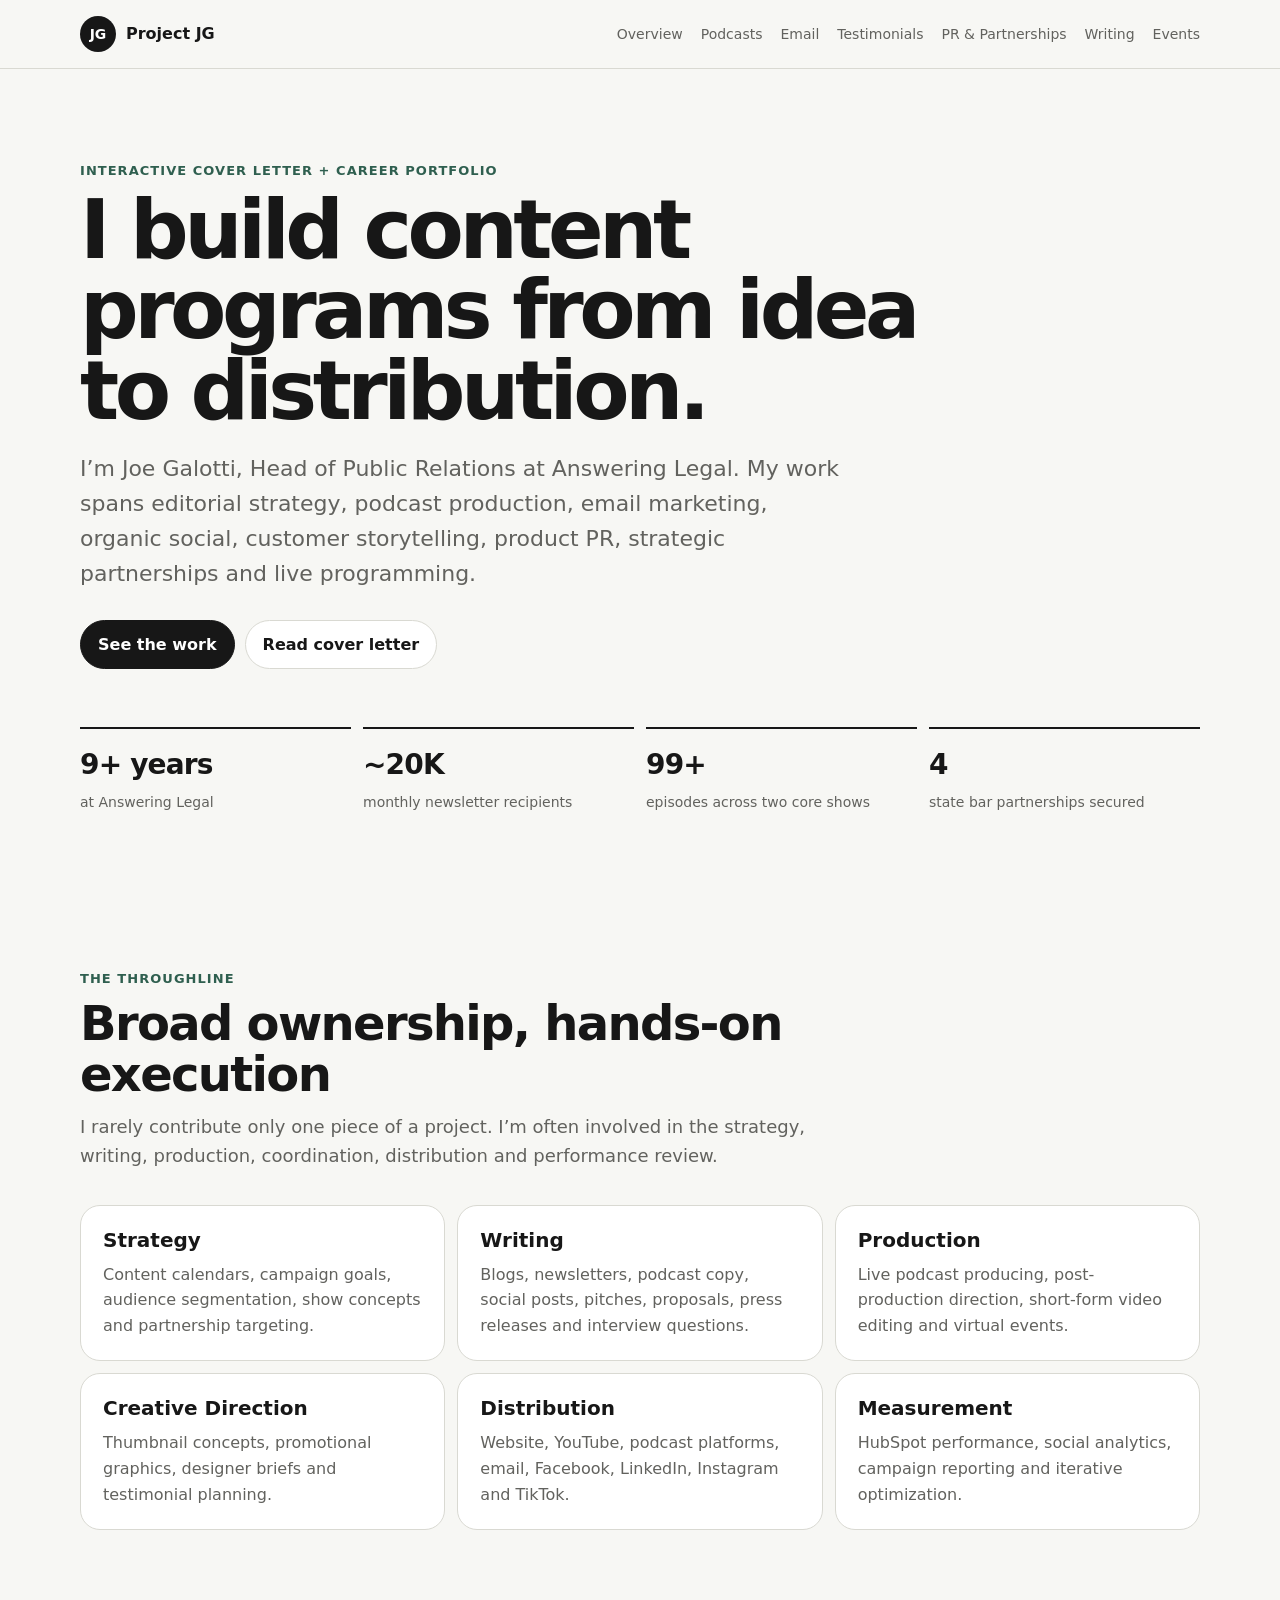
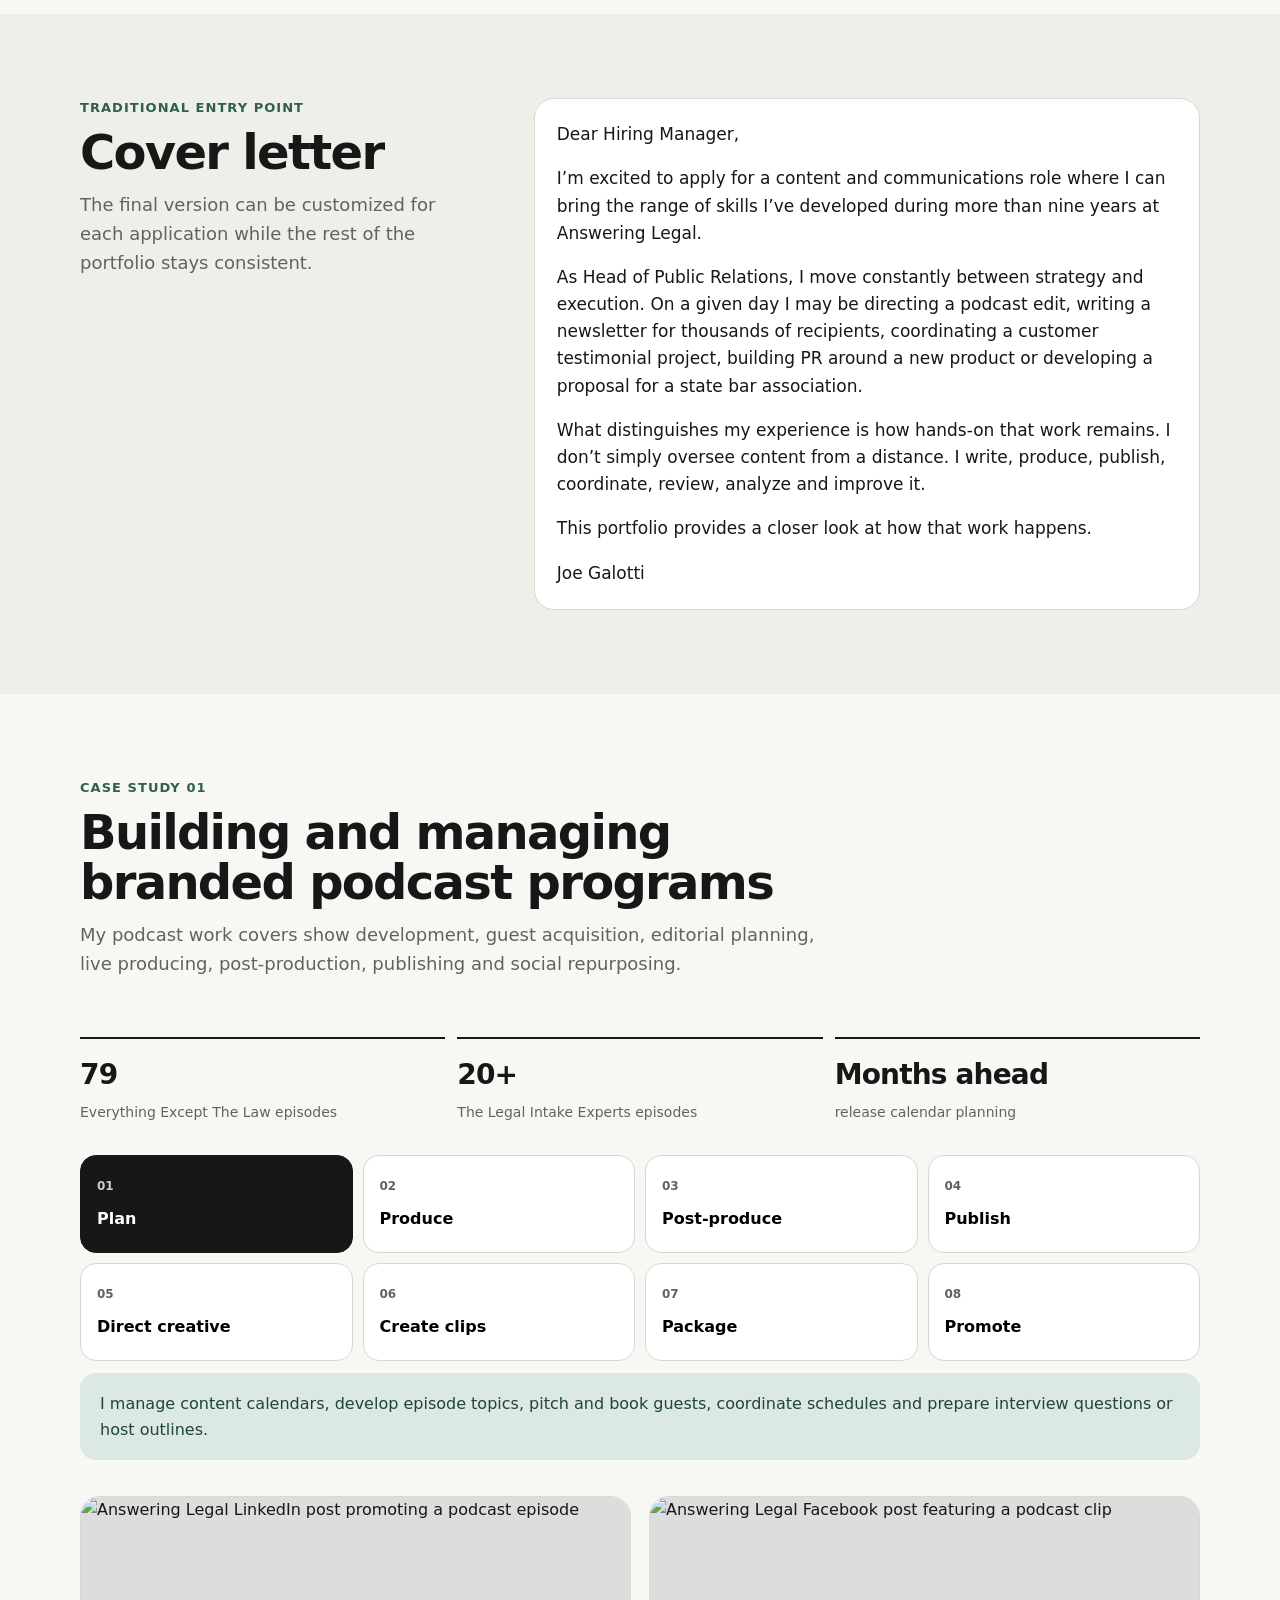
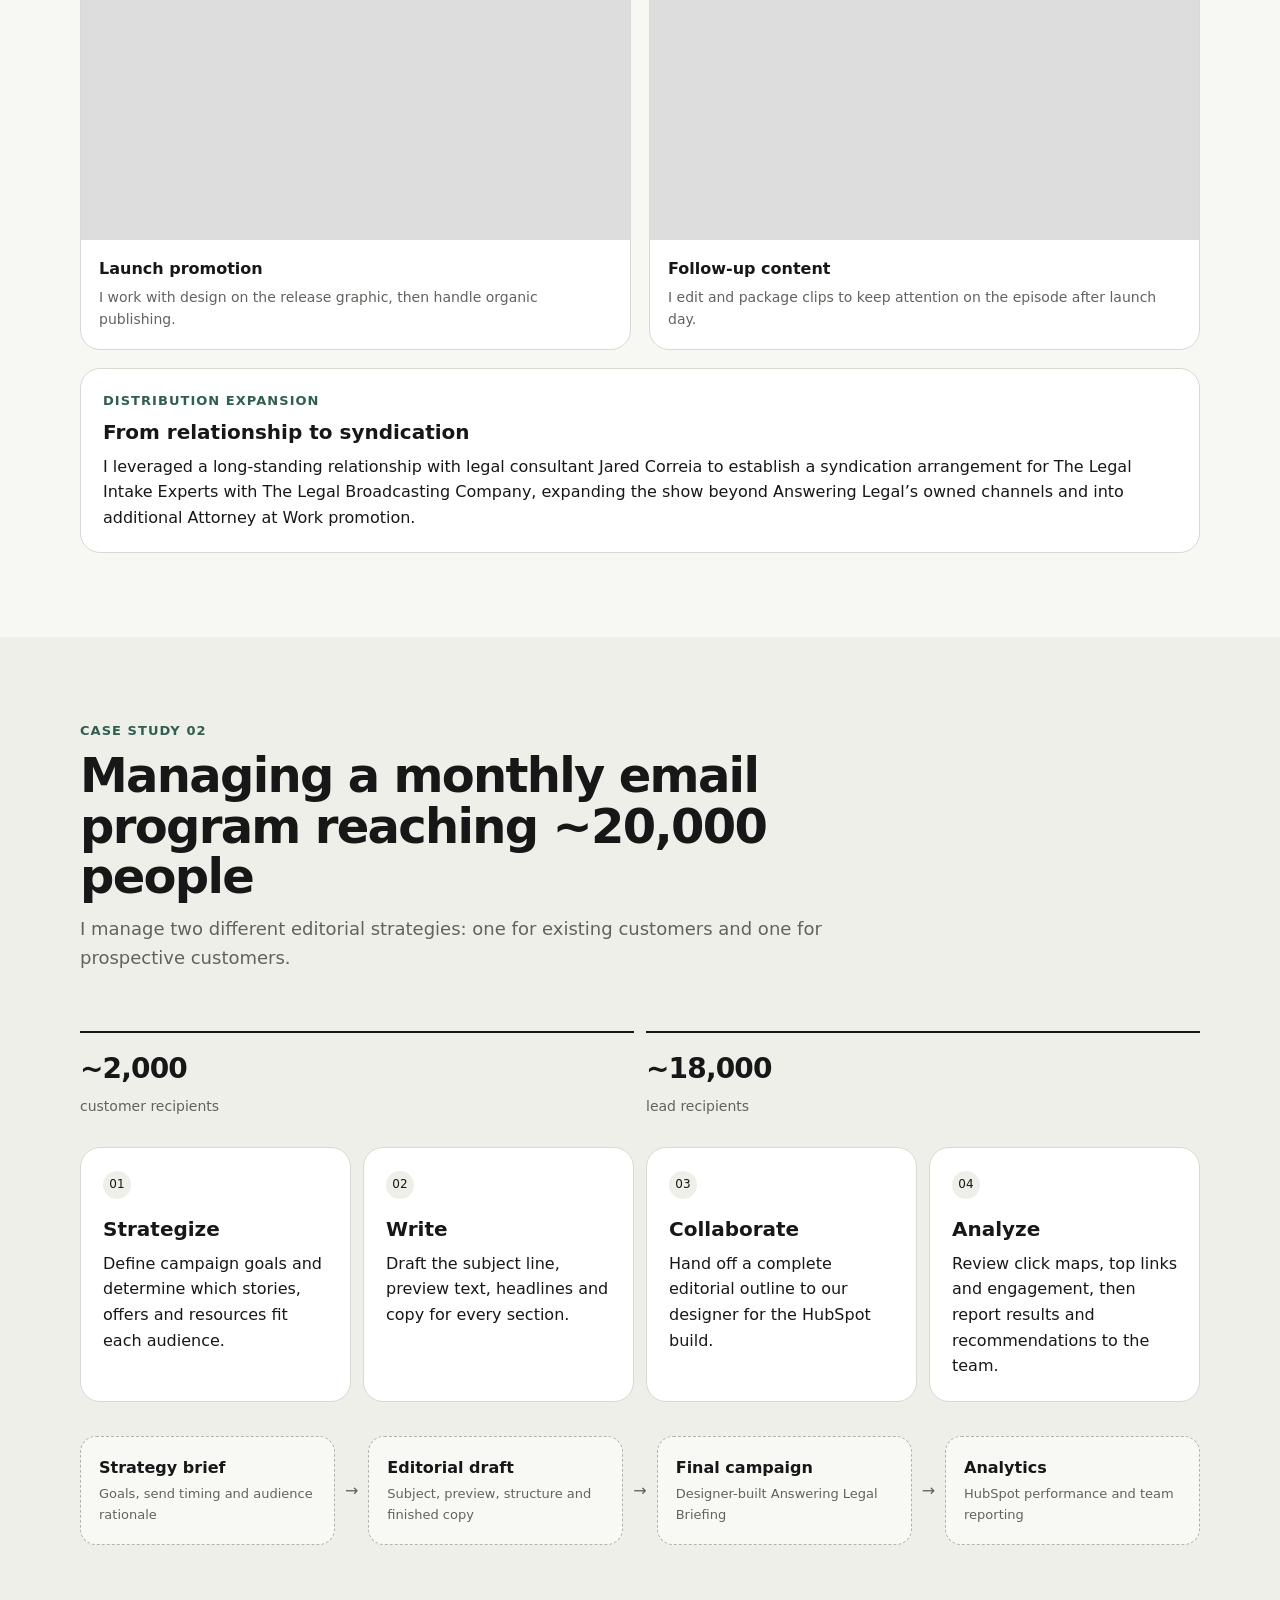
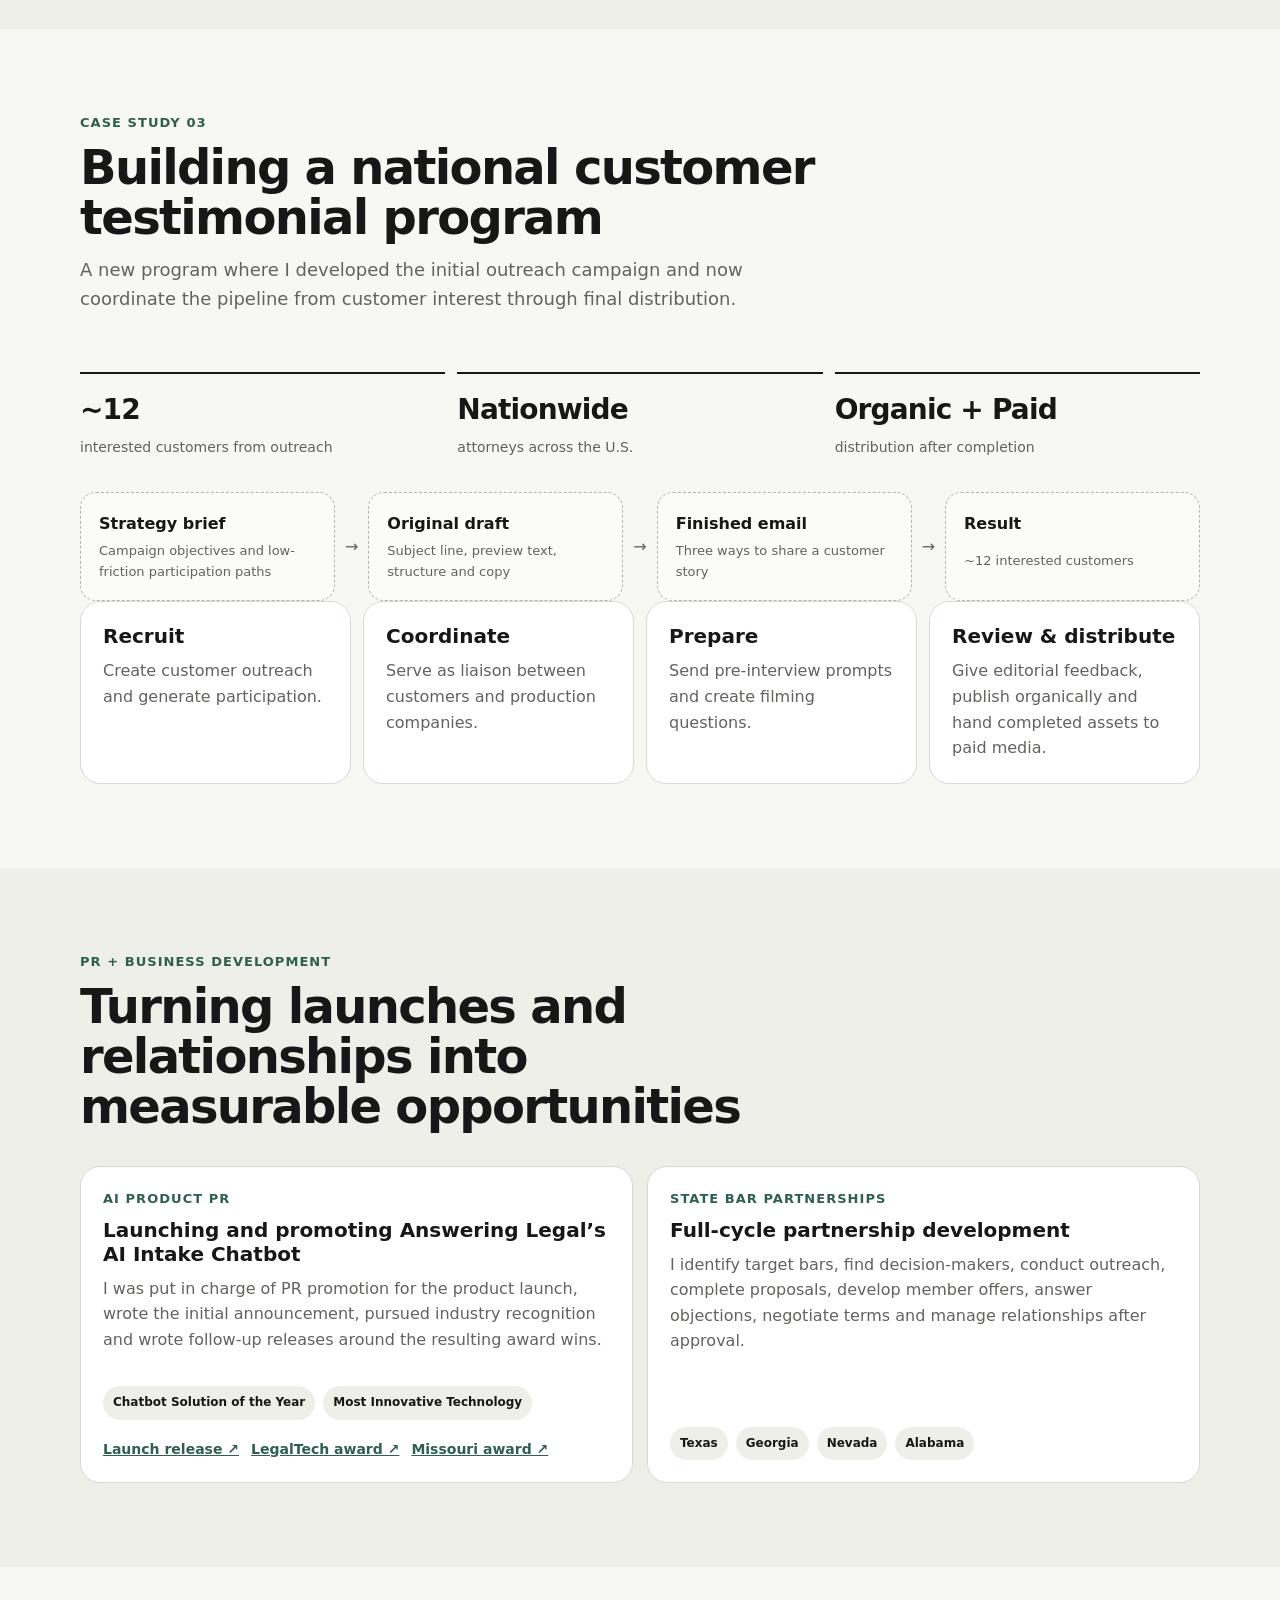
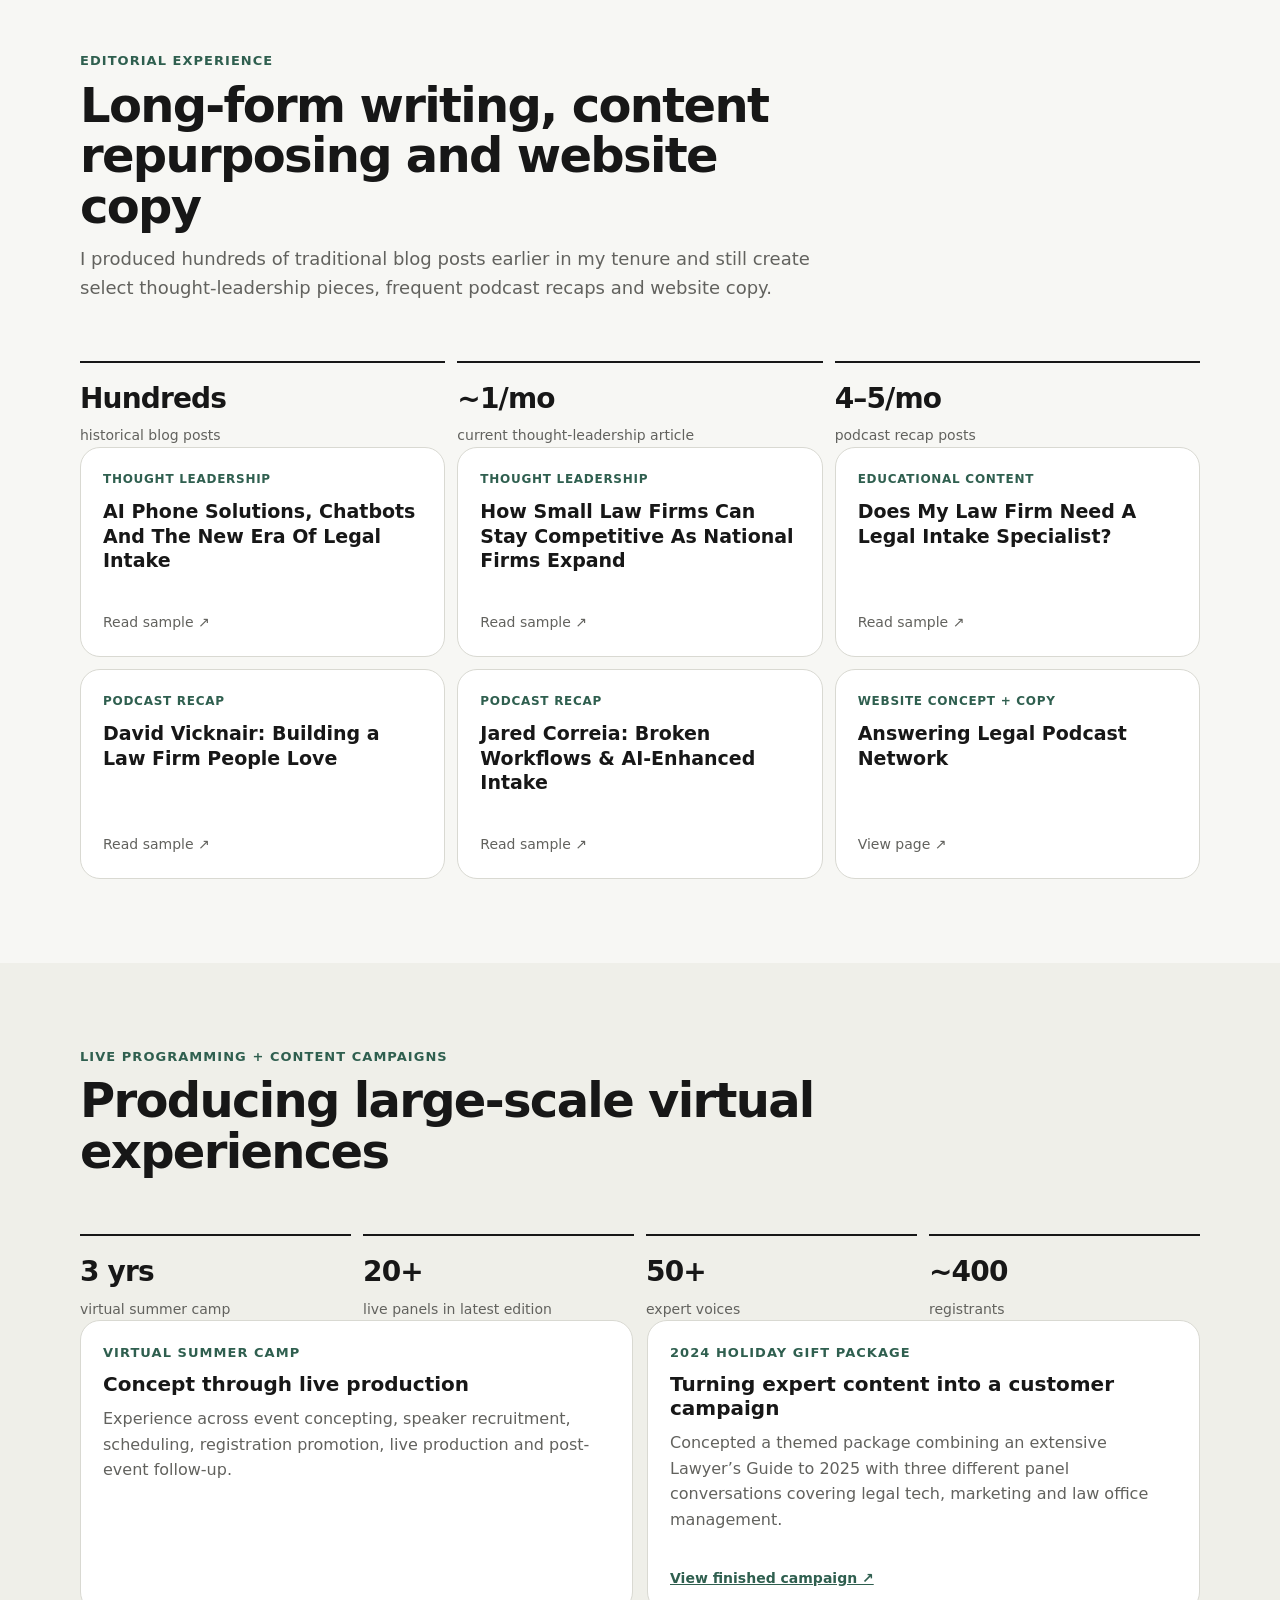
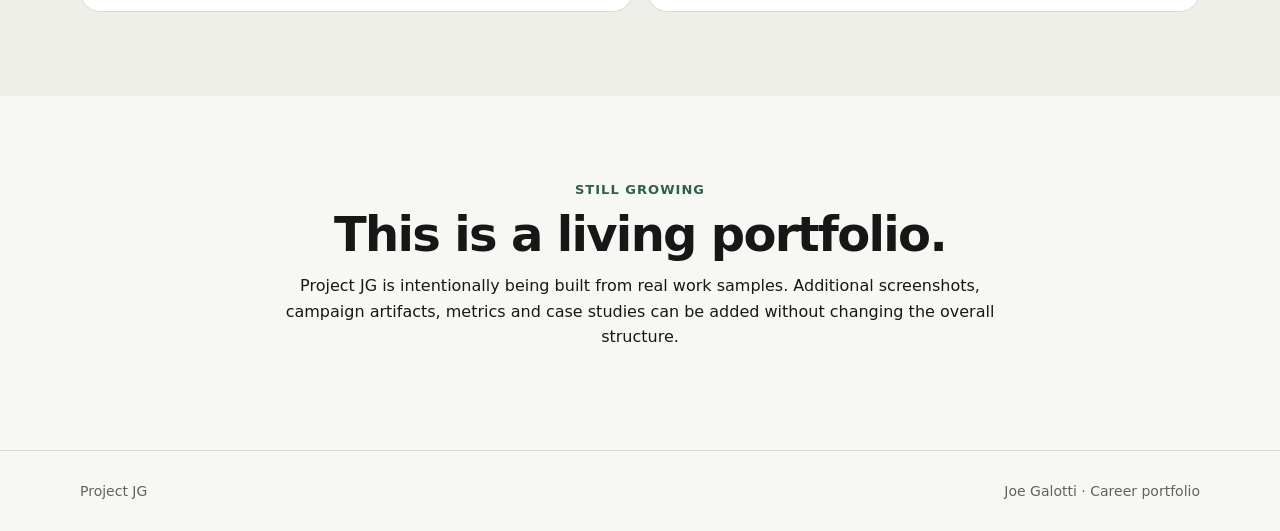
==== index.html @ 064f7c3c "Joe Galotti's Portfolio" ====
<!doctype html>
<html lang="en">
<head>
  <meta charset="utf-8" />
  <meta name="viewport" content="width=device-width, initial-scale=1" />
  <meta name="description" content="Project JG: Joe Galotti's interactive career portfolio covering content, communications, multimedia production, partnerships, PR, email marketing, and live events." />
  <title>Project JG | Joe Galotti</title>
  <link rel="stylesheet" href="styles.css" />
</head>
<body>
  <header class="site-header">
    <div class="wrap header-inner">
      <a class="brand" href="#top" aria-label="Project JG home">
        <span class="brand-mark">JG</span>
        <span>Project JG</span>
      </a>
      <button class="menu-toggle" aria-expanded="false" aria-controls="site-nav">Menu</button>
      <nav id="site-nav" class="site-nav" aria-label="Primary navigation">
        <a href="#about">Overview</a>
        <a href="#podcasts">Podcasts</a>
        <a href="#email">Email</a>
        <a href="#testimonials">Testimonials</a>
        <a href="#pr">PR & Partnerships</a>
        <a href="#writing">Writing</a>
        <a href="#events">Events</a>
      </nav>
    </div>
  </header>

  <main id="top">
    <section class="hero wrap">
      <p class="eyebrow">Interactive cover letter + career portfolio</p>
      <h1>I build content programs from idea to distribution.</h1>
      <p class="hero-copy">I’m Joe Galotti, Head of Public Relations at Answering Legal. My work spans editorial strategy, podcast production, email marketing, organic social, customer storytelling, product PR, strategic partnerships and live programming.</p>
      <div class="hero-actions">
        <a class="button primary" href="#podcasts">See the work</a>
        <a class="button" href="#cover-letter">Read cover letter</a>
      </div>
      <div class="metrics" aria-label="Career highlights">
        <article><strong>9+ years</strong><span>at Answering Legal</span></article>
        <article><strong>~20K</strong><span>monthly newsletter recipients</span></article>
        <article><strong>99+</strong><span>episodes across two core shows</span></article>
        <article><strong>4</strong><span>state bar partnerships secured</span></article>
      </div>
    </section>

    <section id="about" class="section wrap">
      <div class="section-heading">
        <p class="eyebrow">The throughline</p>
        <h2>Broad ownership, hands-on execution</h2>
        <p>I rarely contribute only one piece of a project. I’m often involved in the strategy, writing, production, coordination, distribution and performance review.</p>
      </div>
      <div class="capability-grid">
        <article class="card"><h3>Strategy</h3><p>Content calendars, campaign goals, audience segmentation, show concepts and partnership targeting.</p></article>
        <article class="card"><h3>Writing</h3><p>Blogs, newsletters, podcast copy, social posts, pitches, proposals, press releases and interview questions.</p></article>
        <article class="card"><h3>Production</h3><p>Live podcast producing, post-production direction, short-form video editing and virtual events.</p></article>
        <article class="card"><h3>Creative Direction</h3><p>Thumbnail concepts, promotional graphics, designer briefs and testimonial planning.</p></article>
        <article class="card"><h3>Distribution</h3><p>Website, YouTube, podcast platforms, email, Facebook, LinkedIn, Instagram and TikTok.</p></article>
        <article class="card"><h3>Measurement</h3><p>HubSpot performance, social analytics, campaign reporting and iterative optimization.</p></article>
      </div>
    </section>

    <section id="cover-letter" class="section alt">
      <div class="wrap split">
        <div class="section-heading sticky-copy">
          <p class="eyebrow">Traditional entry point</p>
          <h2>Cover letter</h2>
          <p>The final version can be customized for each application while the rest of the portfolio stays consistent.</p>
        </div>
        <article class="letter card">
          <p>Dear Hiring Manager,</p>
          <p>I’m excited to apply for a content and communications role where I can bring the range of skills I’ve developed during more than nine years at Answering Legal.</p>
          <p>As Head of Public Relations, I move constantly between strategy and execution. On a given day I may be directing a podcast edit, writing a newsletter for thousands of recipients, coordinating a customer testimonial project, building PR around a new product or developing a proposal for a state bar association.</p>
          <p>What distinguishes my experience is how hands-on that work remains. I don’t simply oversee content from a distance. I write, produce, publish, coordinate, review, analyze and improve it.</p>
          <p>This portfolio provides a closer look at how that work happens.</p>
          <p>Joe Galotti</p>
        </article>
      </div>
    </section>

    <section id="podcasts" class="section wrap">
      <div class="section-heading">
        <p class="eyebrow">Case study 01</p>
        <h2>Building and managing branded podcast programs</h2>
        <p>My podcast work covers show development, guest acquisition, editorial planning, live producing, post-production, publishing and social repurposing.</p>
      </div>
      <div class="metrics three">
        <article><strong>79</strong><span>Everything Except The Law episodes</span></article>
        <article><strong>20+</strong><span>The Legal Intake Experts episodes</span></article>
        <article><strong>Months ahead</strong><span>release calendar planning</span></article>
      </div>
      <div class="workflow" aria-label="Podcast workflow">
        <button class="workflow-step active" data-detail="I manage content calendars, develop episode topics, pitch and book guests, coordinate schedules and prepare interview questions or host outlines."><span>01</span>Plan</button>
        <button class="workflow-step" data-detail="I sit in on Riverside sessions as producer, monitor technical quality and provide editorial feedback and direction during recording."><span>02</span>Produce</button>
        <button class="workflow-step" data-detail="I supply assets and detailed instructions to Podcast Monkey, review edits for silence, noise and unwanted dialogue, then manage revisions through final approval."><span>03</span>Post-produce</button>
        <button class="workflow-step" data-detail="I create titles and descriptions, adapt copy by platform, build recap posts, polish transcripts and prepare releases for YouTube, Spotify, Apple Podcasts, Amazon Music and our website."><span>04</span>Publish</button>
        <button class="workflow-step" data-detail="I concept thumbnails and promotional graphics, provide written and visual assets, and brief our staff designer on execution."><span>05</span>Direct creative</button>
        <button class="workflow-step" data-detail="I import finished episodes into Descript, identify moments with strong social potential and edit them into concise vertical clips."><span>06</span>Create clips</button>
        <button class="workflow-step" data-detail="I write the title and description for each short video before distribution."><span>07</span>Package</button>
        <button class="workflow-step" data-detail="I manage launch posts and stagger follow-up clips across Facebook, LinkedIn, Instagram and TikTok to extend the life of every episode."><span>08</span>Promote</button>
      </div>
      <div id="workflow-detail" class="callout" aria-live="polite">I manage content calendars, develop episode topics, pitch and book guests, coordinate schedules and prepare interview questions or host outlines.</div>

      <div class="visual-grid">
        <figure class="screenshot-card">
          <img src="assets/linkedin-podcast-launch.png" alt="Answering Legal LinkedIn post promoting a podcast episode" />
          <figcaption><strong>Launch promotion</strong><span>I work with design on the release graphic, then handle organic publishing.</span></figcaption>
        </figure>
        <figure class="screenshot-card">
          <img src="assets/facebook-podcast-clip.png" alt="Answering Legal Facebook post featuring a podcast clip" />
          <figcaption><strong>Follow-up content</strong><span>I edit and package clips to keep attention on the episode after launch day.</span></figcaption>
        </figure>
      </div>

      <div class="mini-case card">
        <p class="eyebrow">Distribution expansion</p>
        <h3>From relationship to syndication</h3>
        <p>I leveraged a long-standing relationship with legal consultant Jared Correia to establish a syndication arrangement for The Legal Intake Experts with The Legal Broadcasting Company, expanding the show beyond Answering Legal’s owned channels and into additional Attorney at Work promotion.</p>
      </div>
    </section>

    <section id="email" class="section alt">
      <div class="wrap">
        <div class="section-heading"><p class="eyebrow">Case study 02</p><h2>Managing a monthly email program reaching ~20,000 people</h2><p>I manage two different editorial strategies: one for existing customers and one for prospective customers.</p></div>
        <div class="metrics two"><article><strong>~2,000</strong><span>customer recipients</span></article><article><strong>~18,000</strong><span>lead recipients</span></article></div>
        <div class="process-grid">
          <article class="card"><span>01</span><h3>Strategize</h3><p>Define campaign goals and determine which stories, offers and resources fit each audience.</p></article>
          <article class="card"><span>02</span><h3>Write</h3><p>Draft the subject line, preview text, headlines and copy for every section.</p></article>
          <article class="card"><span>03</span><h3>Collaborate</h3><p>Hand off a complete editorial outline to our designer for the HubSpot build.</p></article>
          <article class="card"><span>04</span><h3>Analyze</h3><p>Review click maps, top links and engagement, then report results and recommendations to the team.</p></article>
        </div>
        <div class="evidence-row">
          <div class="evidence"><strong>Strategy brief</strong><span>Goals, send timing and audience rationale</span></div>
          <div class="arrow">→</div>
          <div class="evidence"><strong>Editorial draft</strong><span>Subject, preview, structure and finished copy</span></div>
          <div class="arrow">→</div>
          <div class="evidence"><strong>Final campaign</strong><span>Designer-built Answering Legal Briefing</span></div>
          <div class="arrow">→</div>
          <div class="evidence"><strong>Analytics</strong><span>HubSpot performance and team reporting</span></div>
        </div>
      </div>
    </section>

    <section id="testimonials" class="section wrap">
      <div class="section-heading"><p class="eyebrow">Case study 03</p><h2>Building a national customer testimonial program</h2><p>A new program where I developed the initial outreach campaign and now coordinate the pipeline from customer interest through final distribution.</p></div>
      <div class="metrics three"><article><strong>~12</strong><span>interested customers from outreach</span></article><article><strong>Nationwide</strong><span>attorneys across the U.S.</span></article><article><strong>Organic + Paid</strong><span>distribution after completion</span></article></div>
      <div class="evidence-row">
        <div class="evidence"><strong>Strategy brief</strong><span>Campaign objectives and low-friction participation paths</span></div><div class="arrow">→</div>
        <div class="evidence"><strong>Original draft</strong><span>Subject line, preview text, structure and copy</span></div><div class="arrow">→</div>
        <div class="evidence"><strong>Finished email</strong><span>Three ways to share a customer story</span></div><div class="arrow">→</div>
        <div class="evidence"><strong>Result</strong><span>~12 interested customers</span></div>
      </div>
      <div class="capability-grid four">
        <article class="card"><h3>Recruit</h3><p>Create customer outreach and generate participation.</p></article>
        <article class="card"><h3>Coordinate</h3><p>Serve as liaison between customers and production companies.</p></article>
        <article class="card"><h3>Prepare</h3><p>Send pre-interview prompts and create filming questions.</p></article>
        <article class="card"><h3>Review & distribute</h3><p>Give editorial feedback, publish organically and hand completed assets to paid media.</p></article>
      </div>
    </section>

    <section id="pr" class="section alt">
      <div class="wrap">
        <div class="section-heading"><p class="eyebrow">PR + business development</p><h2>Turning launches and relationships into measurable opportunities</h2></div>
        <div class="case-grid">
          <article class="card feature-card">
            <p class="eyebrow">AI product PR</p>
            <h3>Launching and promoting Answering Legal’s AI Intake Chatbot</h3>
            <p>I was put in charge of PR promotion for the product launch, wrote the initial announcement, pursued industry recognition and wrote follow-up releases around the resulting award wins.</p>
            <div class="tag-row"><span>Chatbot Solution of the Year</span><span>Most Innovative Technology</span></div>
            <div class="link-row">
              <a href="https://www.answeringlegal.com/blog/answering-legal-launches-free-intake-chatbot-to-help-law-firms" target="_blank" rel="noreferrer">Launch release ↗</a>
              <a href="https://www.answeringlegal.com/blog/answering-legal-wins-chatbot-solution-of-the-year-at-the-2025-legaltech-breakthrough-awards" target="_blank" rel="noreferrer">LegalTech award ↗</a>
              <a href="https://www.answeringlegal.com/blog/answering-legals-intake-chatbot-named-most-innovative-technology-by-missouri-lawyers-media" target="_blank" rel="noreferrer">Missouri award ↗</a>
            </div>
          </article>
          <article class="card feature-card">
            <p class="eyebrow">State bar partnerships</p>
            <h3>Full-cycle partnership development</h3>
            <p>I identify target bars, find decision-makers, conduct outreach, complete proposals, develop member offers, answer objections, negotiate terms and manage relationships after approval.</p>
            <div class="tag-row"><span>Texas</span><span>Georgia</span><span>Nevada</span><span>Alabama</span></div>
          </article>
        </div>
      </div>
    </section>

    <section id="writing" class="section wrap">
      <div class="section-heading"><p class="eyebrow">Editorial experience</p><h2>Long-form writing, content repurposing and website copy</h2><p>I produced hundreds of traditional blog posts earlier in my tenure and still create select thought-leadership pieces, frequent podcast recaps and website copy.</p></div>
      <div class="metrics three"><article><strong>Hundreds</strong><span>historical blog posts</span></article><article><strong>~1/mo</strong><span>current thought-leadership article</span></article><article><strong>4–5/mo</strong><span>podcast recap posts</span></article></div>
      <div class="sample-grid">
        <a class="sample card" target="_blank" rel="noreferrer" href="https://www.answeringlegal.com/blog/ai-phone-solutions-chatbots-and-the-new-era-of-legal-intake"><span>Thought leadership</span><strong>AI Phone Solutions, Chatbots And The New Era Of Legal Intake</strong><em>Read sample ↗</em></a>
        <a class="sample card" target="_blank" rel="noreferrer" href="https://www.answeringlegal.com/blog/how-small-law-firms-can-stay-competitive-as-national-firms-expand"><span>Thought leadership</span><strong>How Small Law Firms Can Stay Competitive As National Firms Expand</strong><em>Read sample ↗</em></a>
        <a class="sample card" target="_blank" rel="noreferrer" href="https://www.answeringlegal.com/blog/does-my-law-firm-need-a-legal-intake-specialist"><span>Educational content</span><strong>Does My Law Firm Need A Legal Intake Specialist?</strong><em>Read sample ↗</em></a>
        <a class="sample card" target="_blank" rel="noreferrer" href="https://www.answeringlegal.com/blog/david-vicknair-on-building-a-law-firm-people-love-working-for-and-clients-love-reviewing"><span>Podcast recap</span><strong>David Vicknair: Building a Law Firm People Love</strong><em>Read sample ↗</em></a>
        <a class="sample card" target="_blank" rel="noreferrer" href="https://www.answeringlegal.com/blog/jared-correia-talks-broken-workflows-bad-business-decisions-and-ai-enhanced-intake-systems"><span>Podcast recap</span><strong>Jared Correia: Broken Workflows & AI-Enhanced Intake</strong><em>Read sample ↗</em></a>
        <a class="sample card" target="_blank" rel="noreferrer" href="https://www.answeringlegal.com/podcast"><span>Website concept + copy</span><strong>Answering Legal Podcast Network</strong><em>View page ↗</em></a>
      </div>
    </section>

    <section id="events" class="section alt">
      <div class="wrap">
        <div class="section-heading"><p class="eyebrow">Live programming + content campaigns</p><h2>Producing large-scale virtual experiences</h2></div>
        <div class="metrics four"><article><strong>3 yrs</strong><span>virtual summer camp</span></article><article><strong>20+</strong><span>live panels in latest edition</span></article><article><strong>50+</strong><span>expert voices</span></article><article><strong>~400</strong><span>registrants</span></article></div>
        <div class="case-grid">
          <article class="card feature-card"><p class="eyebrow">Virtual Summer Camp</p><h3>Concept through live production</h3><p>Experience across event concepting, speaker recruitment, scheduling, registration promotion, live production and post-event follow-up.</p></article>
          <article class="card feature-card"><p class="eyebrow">2024 Holiday Gift Package</p><h3>Turning expert content into a customer campaign</h3><p>Concepted a themed package combining an extensive Lawyer’s Guide to 2025 with three different panel conversations covering legal tech, marketing and law office management.</p><div class="link-row"><a target="_blank" rel="noreferrer" href="https://www.answeringlegal.com/2024-holiday-gift-package">View finished campaign ↗</a></div></article>
        </div>
      </div>
    </section>

    <section class="section wrap final-note">
      <p class="eyebrow">Still growing</p>
      <h2>This is a living portfolio.</h2>
      <p>Project JG is intentionally being built from real work samples. Additional screenshots, campaign artifacts, metrics and case studies can be added without changing the overall structure.</p>
    </section>
  </main>

  <footer>
    <div class="wrap footer-inner"><span>Project JG</span><span>Joe Galotti · Career portfolio</span></div>
  </footer>

  <script src="script.js"></script>
</body>
</html>
---- styles.css ----
:root {
  --bg: #f7f7f4;
  --surface: #ffffff;
  --surface-2: #efefe9;
  --text: #171717;
  --muted: #62625e;
  --border: #d9d9d2;
  --accent: #2f5f4f;
  --accent-2: #dce8e2;
  --max: 1120px;
}
* { box-sizing: border-box; }
html { scroll-behavior: smooth; }
body { margin: 0; font-family: Inter, ui-sans-serif, system-ui, -apple-system, BlinkMacSystemFont, "Segoe UI", sans-serif; color: var(--text); background: var(--bg); line-height: 1.6; }
a { color: inherit; }
img { max-width: 100%; display: block; }
button, input { font: inherit; }
.wrap { width: min(calc(100% - 36px), var(--max)); margin-inline: auto; }
.site-header { position: sticky; top: 0; z-index: 20; background: rgba(247,247,244,.93); backdrop-filter: blur(12px); border-bottom: 1px solid var(--border); }
.header-inner { min-height: 68px; display: flex; align-items: center; justify-content: space-between; gap: 24px; }
.brand { text-decoration: none; display: flex; align-items: center; gap: 10px; font-weight: 700; }
.brand-mark { width: 36px; height: 36px; border-radius: 50%; display: grid; place-items: center; background: var(--text); color: white; font-size: 14px; }
.site-nav { display: flex; gap: 18px; align-items: center; }
.site-nav a { text-decoration: none; color: var(--muted); font-size: 14px; }
.site-nav a:hover { color: var(--text); }
.menu-toggle { display: none; border: 1px solid var(--border); background: var(--surface); padding: 8px 12px; border-radius: 999px; }
.hero { padding-block: 92px 72px; }
.eyebrow { margin: 0 0 8px; color: var(--accent); font-size: 13px; font-weight: 800; letter-spacing: .08em; text-transform: uppercase; }
h1,h2,h3,p { margin-top: 0; }
h1 { margin-bottom: 20px; max-width: 850px; font-size: clamp(44px, 8vw, 82px); line-height: .98; letter-spacing: -.055em; }
h2 { font-size: clamp(30px, 5vw, 48px); line-height: 1.05; letter-spacing: -.035em; margin-bottom: 14px; }
h3 { font-size: 20px; line-height: 1.2; margin-bottom: 10px; }
.hero-copy { max-width: 760px; font-size: clamp(18px, 2vw, 22px); color: var(--muted); }
.hero-actions { display: flex; gap: 10px; flex-wrap: wrap; margin-top: 28px; }
.button { display: inline-flex; align-items: center; justify-content: center; padding: 11px 17px; border-radius: 999px; text-decoration: none; border: 1px solid var(--border); background: var(--surface); font-weight: 700; }
.button.primary { background: var(--text); color: white; border-color: var(--text); }
.metrics { margin-top: 58px; display: grid; grid-template-columns: repeat(4, 1fr); gap: 12px; }
.metrics.three { grid-template-columns: repeat(3, 1fr); }
.metrics.two { grid-template-columns: repeat(2, 1fr); }
.metrics article { border-top: 2px solid var(--text); padding-top: 14px; display: grid; gap: 3px; }
.metrics strong { font-size: 28px; letter-spacing: -.03em; }
.metrics span { color: var(--muted); font-size: 14px; }
.section { padding-block: 84px; }
.section.alt { background: var(--surface-2); }
.section-heading { max-width: 760px; margin-bottom: 34px; }
.section-heading > p:last-child { color: var(--muted); font-size: 18px; }
.card { background: var(--surface); border: 1px solid var(--border); border-radius: 20px; padding: 22px; }
.card p:last-child { margin-bottom: 0; }
.capability-grid { display: grid; grid-template-columns: repeat(3, 1fr); gap: 12px; }
.capability-grid.four { grid-template-columns: repeat(4, 1fr); }
.capability-grid p { color: var(--muted); }
.split { display: grid; grid-template-columns: minmax(240px, .75fr) minmax(0, 1.25fr); gap: 54px; }
.sticky-copy { align-self: start; position: sticky; top: 100px; }
.letter { font-size: 17px; }
.workflow { display: grid; grid-template-columns: repeat(4, 1fr); gap: 10px; margin-top: 32px; }
.workflow-step { border: 1px solid var(--border); background: var(--surface); border-radius: 16px; text-align: left; padding: 16px; min-height: 98px; font-weight: 750; cursor: pointer; }
.workflow-step span { display: block; color: var(--muted); font-size: 12px; margin-bottom: 10px; }
.workflow-step.active { background: var(--text); color: white; border-color: var(--text); }
.workflow-step.active span { color: #ccc; }
.callout { margin-top: 12px; padding: 18px 20px; border-radius: 16px; background: var(--accent-2); color: #1f4539; }
.visual-grid { margin-top: 36px; display: grid; grid-template-columns: repeat(2, 1fr); gap: 18px; }
.screenshot-card { margin: 0; background: var(--surface); border: 1px solid var(--border); border-radius: 20px; overflow: hidden; }
.screenshot-card img { width: 100%; aspect-ratio: 16 / 10; object-fit: cover; object-position: top; background: #ddd; }
.screenshot-card figcaption { padding: 16px 18px 18px; display: grid; gap: 4px; }
.screenshot-card figcaption span { color: var(--muted); font-size: 14px; }
.mini-case { margin-top: 18px; }
.process-grid { display: grid; grid-template-columns: repeat(4, 1fr); gap: 12px; margin-top: 30px; }
.process-grid span { display: inline-grid; width: 28px; height: 28px; place-items: center; border-radius: 50%; background: var(--surface-2); font-size: 12px; margin-bottom: 18px; }
.evidence-row { margin-top: 34px; display: grid; grid-template-columns: 1fr auto 1fr auto 1fr auto 1fr; align-items: stretch; gap: 10px; }
.evidence { border: 1px dashed #b3b3ad; border-radius: 16px; padding: 18px; background: rgba(255,255,255,.55); display: grid; gap: 4px; }
.evidence span { color: var(--muted); font-size: 13px; }
.arrow { display: grid; place-items: center; color: var(--muted); }
.case-grid { display: grid; grid-template-columns: repeat(2, 1fr); gap: 14px; }
.feature-card { min-height: 280px; display: flex; flex-direction: column; }
.feature-card > p:not(.eyebrow) { color: var(--muted); }
.tag-row { display: flex; flex-wrap: wrap; gap: 8px; margin-top: auto; padding-top: 18px; }
.tag-row span { background: var(--surface-2); border-radius: 999px; padding: 7px 10px; font-size: 12px; font-weight: 700; }
.link-row { display: flex; gap: 12px; flex-wrap: wrap; margin-top: 18px; }
.link-row a { color: var(--accent); font-weight: 700; font-size: 14px; }
.sample-grid { display: grid; grid-template-columns: repeat(3, 1fr); gap: 12px; }
.sample { text-decoration: none; display: flex; flex-direction: column; min-height: 210px; }
.sample span { color: var(--accent); font-size: 12px; font-weight: 800; text-transform: uppercase; letter-spacing: .06em; }
.sample strong { font-size: 19px; margin-top: 10px; line-height: 1.3; }
.sample em { margin-top: auto; padding-top: 22px; color: var(--muted); font-style: normal; font-size: 14px; }
.sample:hover { border-color: var(--text); }
.final-note { text-align: center; max-width: 760px; }
footer { border-top: 1px solid var(--border); }
.footer-inner { min-height: 80px; display: flex; align-items: center; justify-content: space-between; gap: 16px; color: var(--muted); font-size: 14px; }
@media (max-width: 900px) {
  .site-nav { position: absolute; left: 18px; right: 18px; top: 60px; display: none; flex-direction: column; align-items: stretch; background: var(--surface); border: 1px solid var(--border); border-radius: 16px; padding: 10px; }
  .site-nav.open { display: flex; }
  .site-nav a { padding: 9px 10px; }
  .menu-toggle { display: block; }
  .metrics, .metrics.three, .metrics.four { grid-template-columns: repeat(2, 1fr); }
  .capability-grid, .sample-grid { grid-template-columns: repeat(2, 1fr); }
  .capability-grid.four { grid-template-columns: repeat(2, 1fr); }
  .split { grid-template-columns: 1fr; }
  .sticky-copy { position: static; }
  .workflow, .process-grid { grid-template-columns: repeat(2, 1fr); }
  .evidence-row { grid-template-columns: 1fr; }
  .arrow { transform: rotate(90deg); min-height: 18px; }
}
@media (max-width: 620px) {
  .hero { padding-top: 64px; }
  .section { padding-block: 64px; }
  .metrics, .metrics.two, .metrics.three, .metrics.four, .capability-grid, .capability-grid.four, .workflow, .process-grid, .case-grid, .sample-grid, .visual-grid { grid-template-columns: 1fr; }
  .footer-inner { flex-direction: column; justify-content: center; }
}
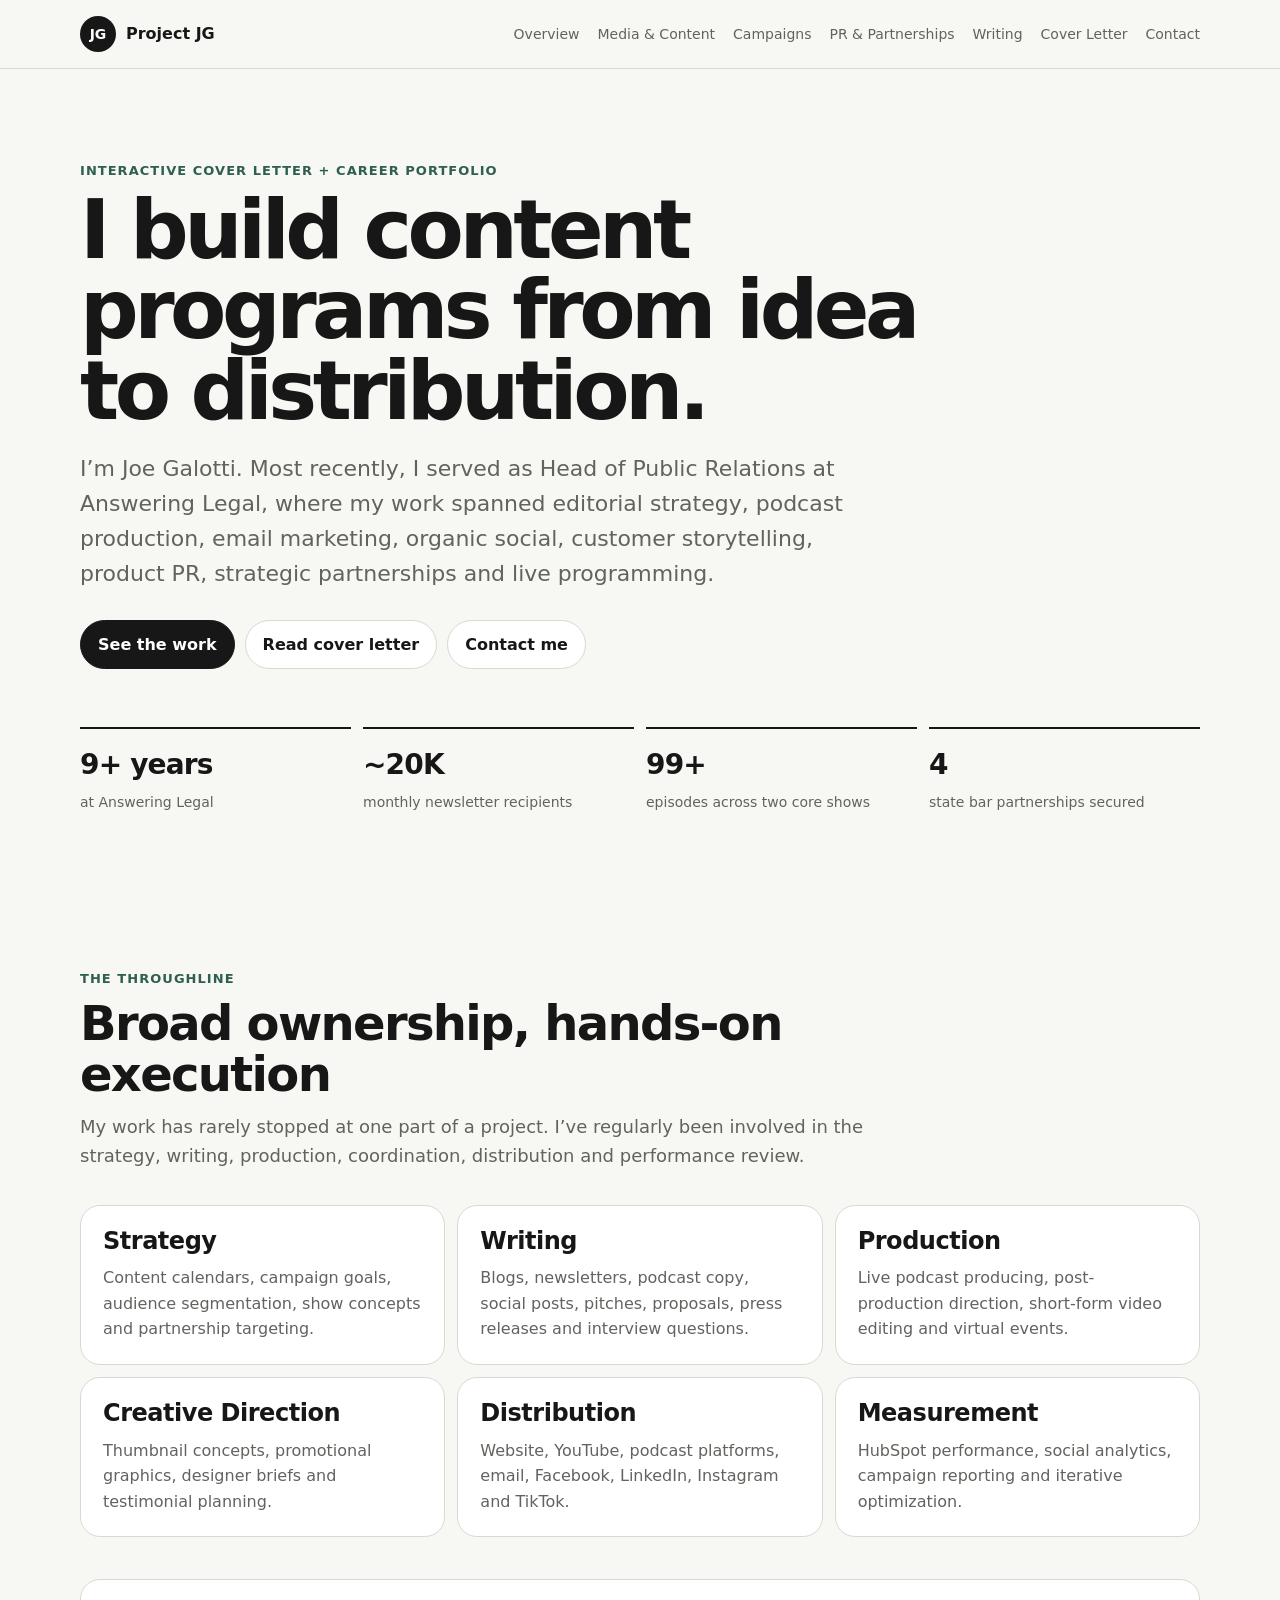
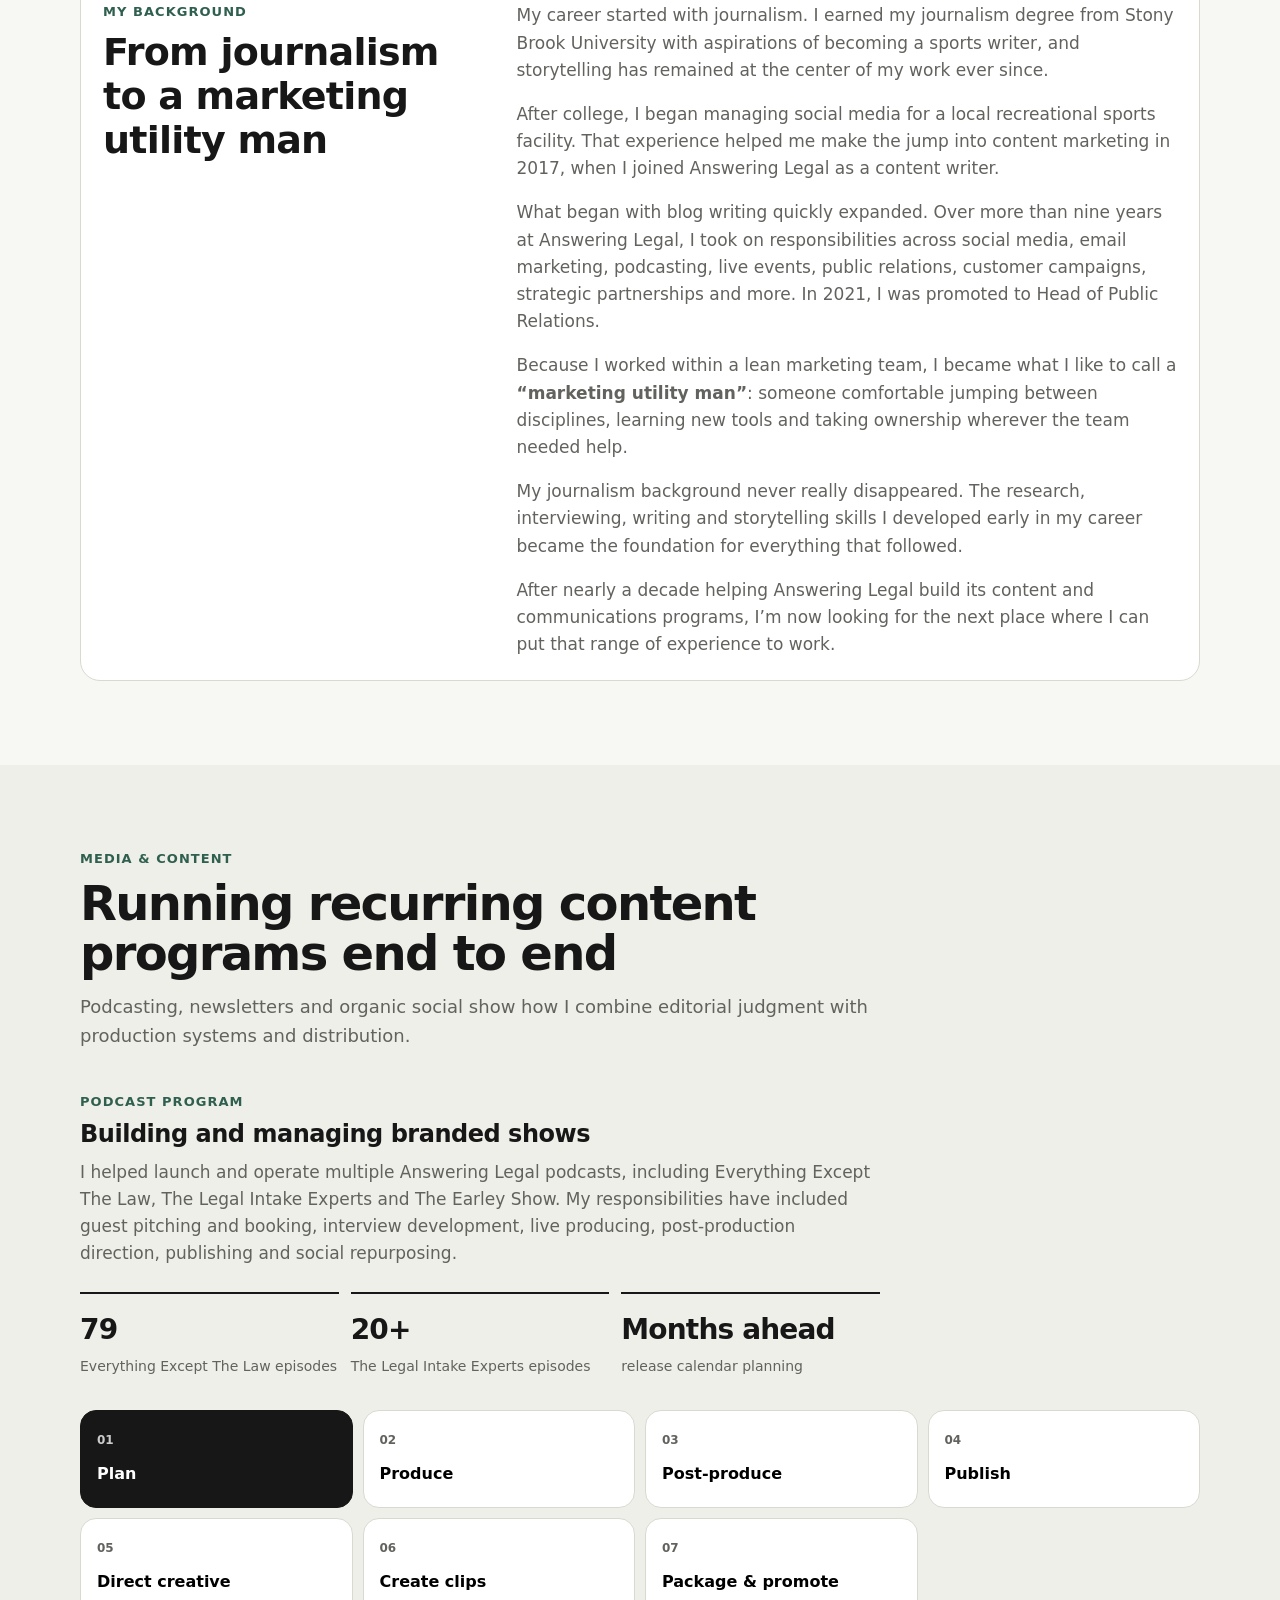
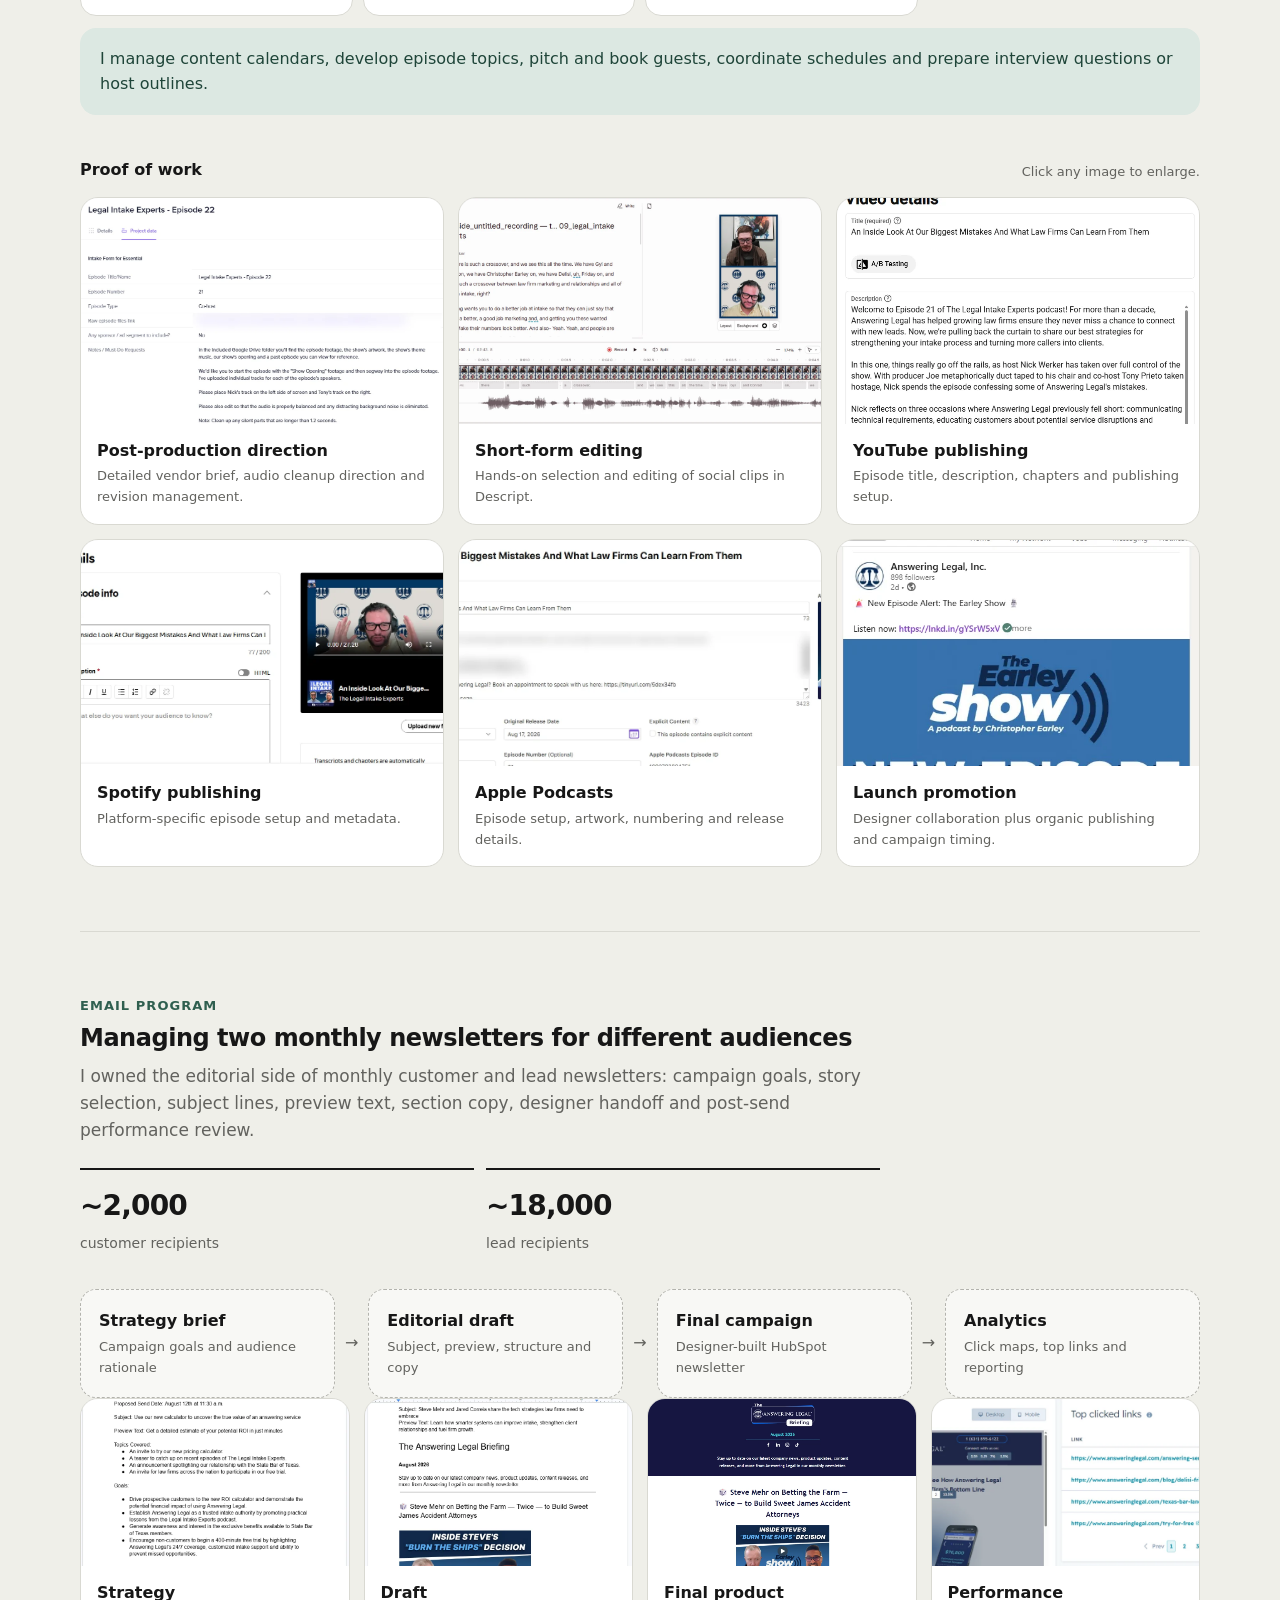
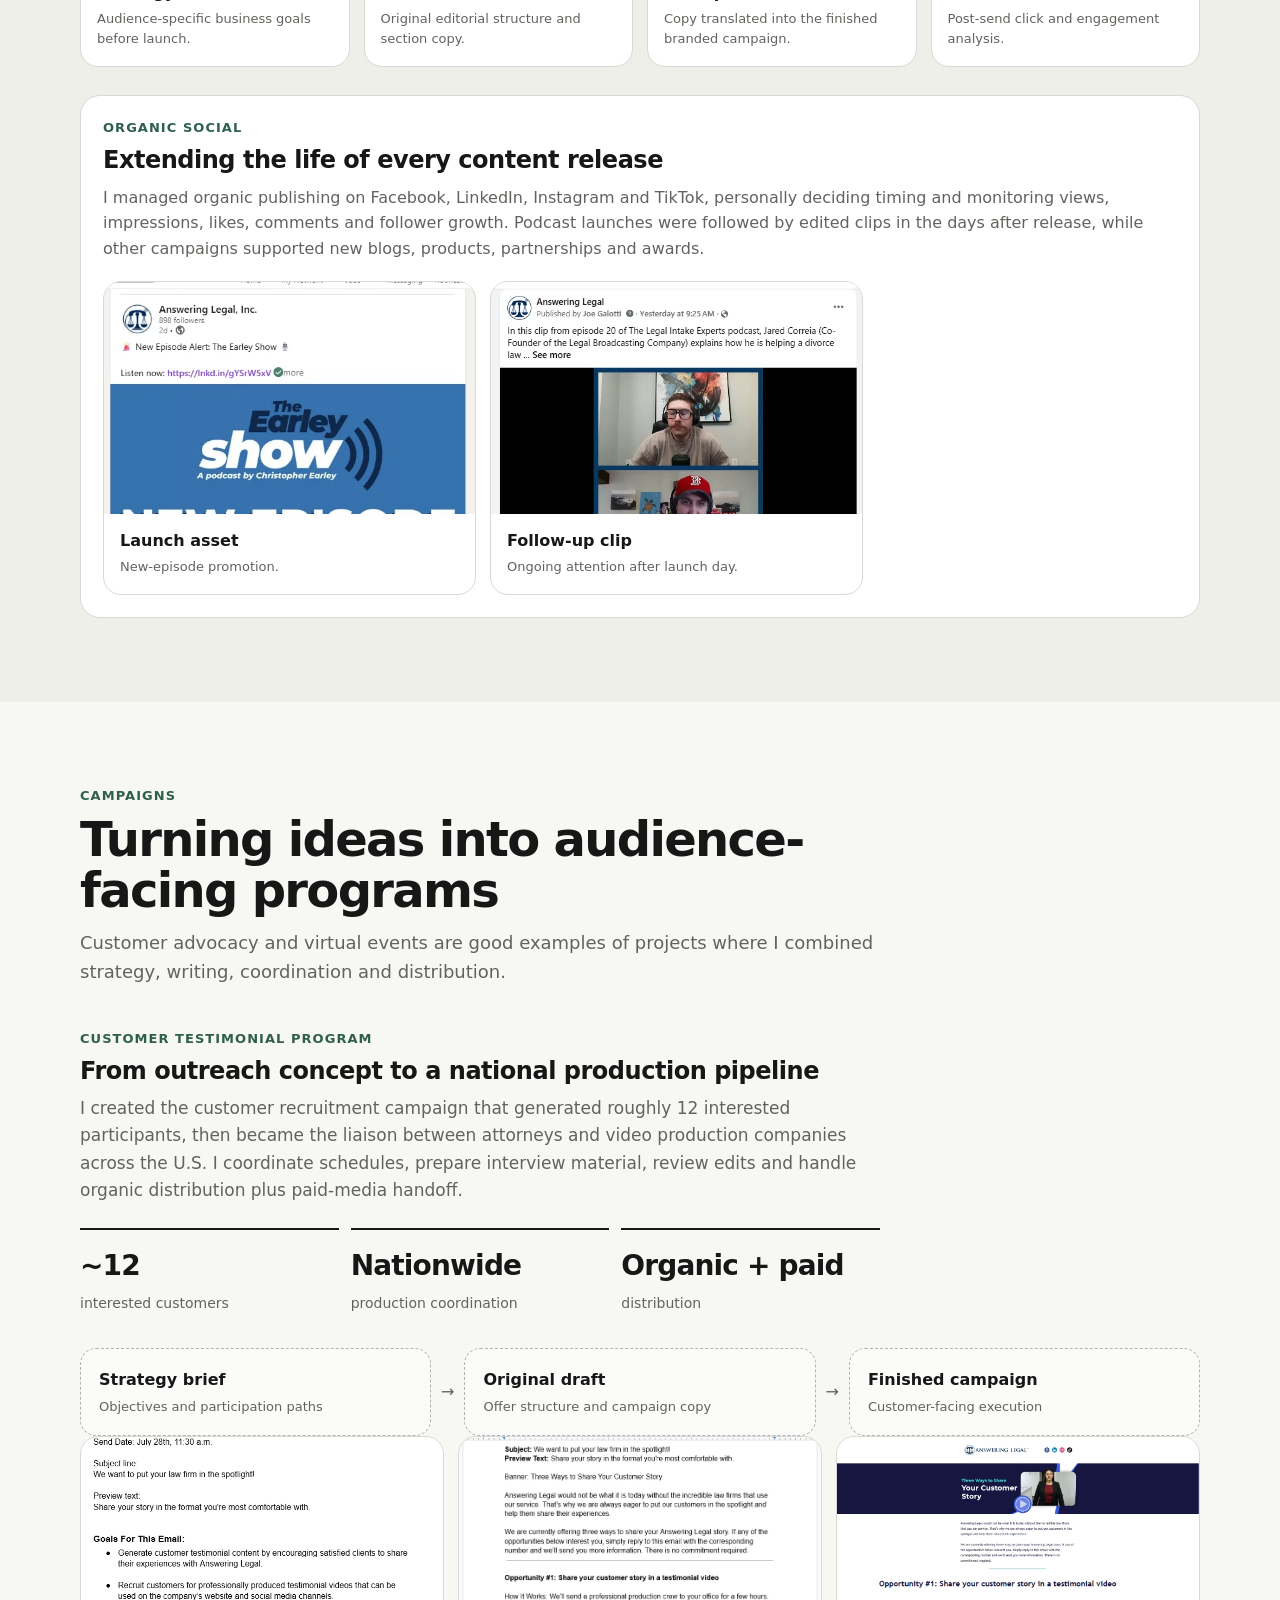
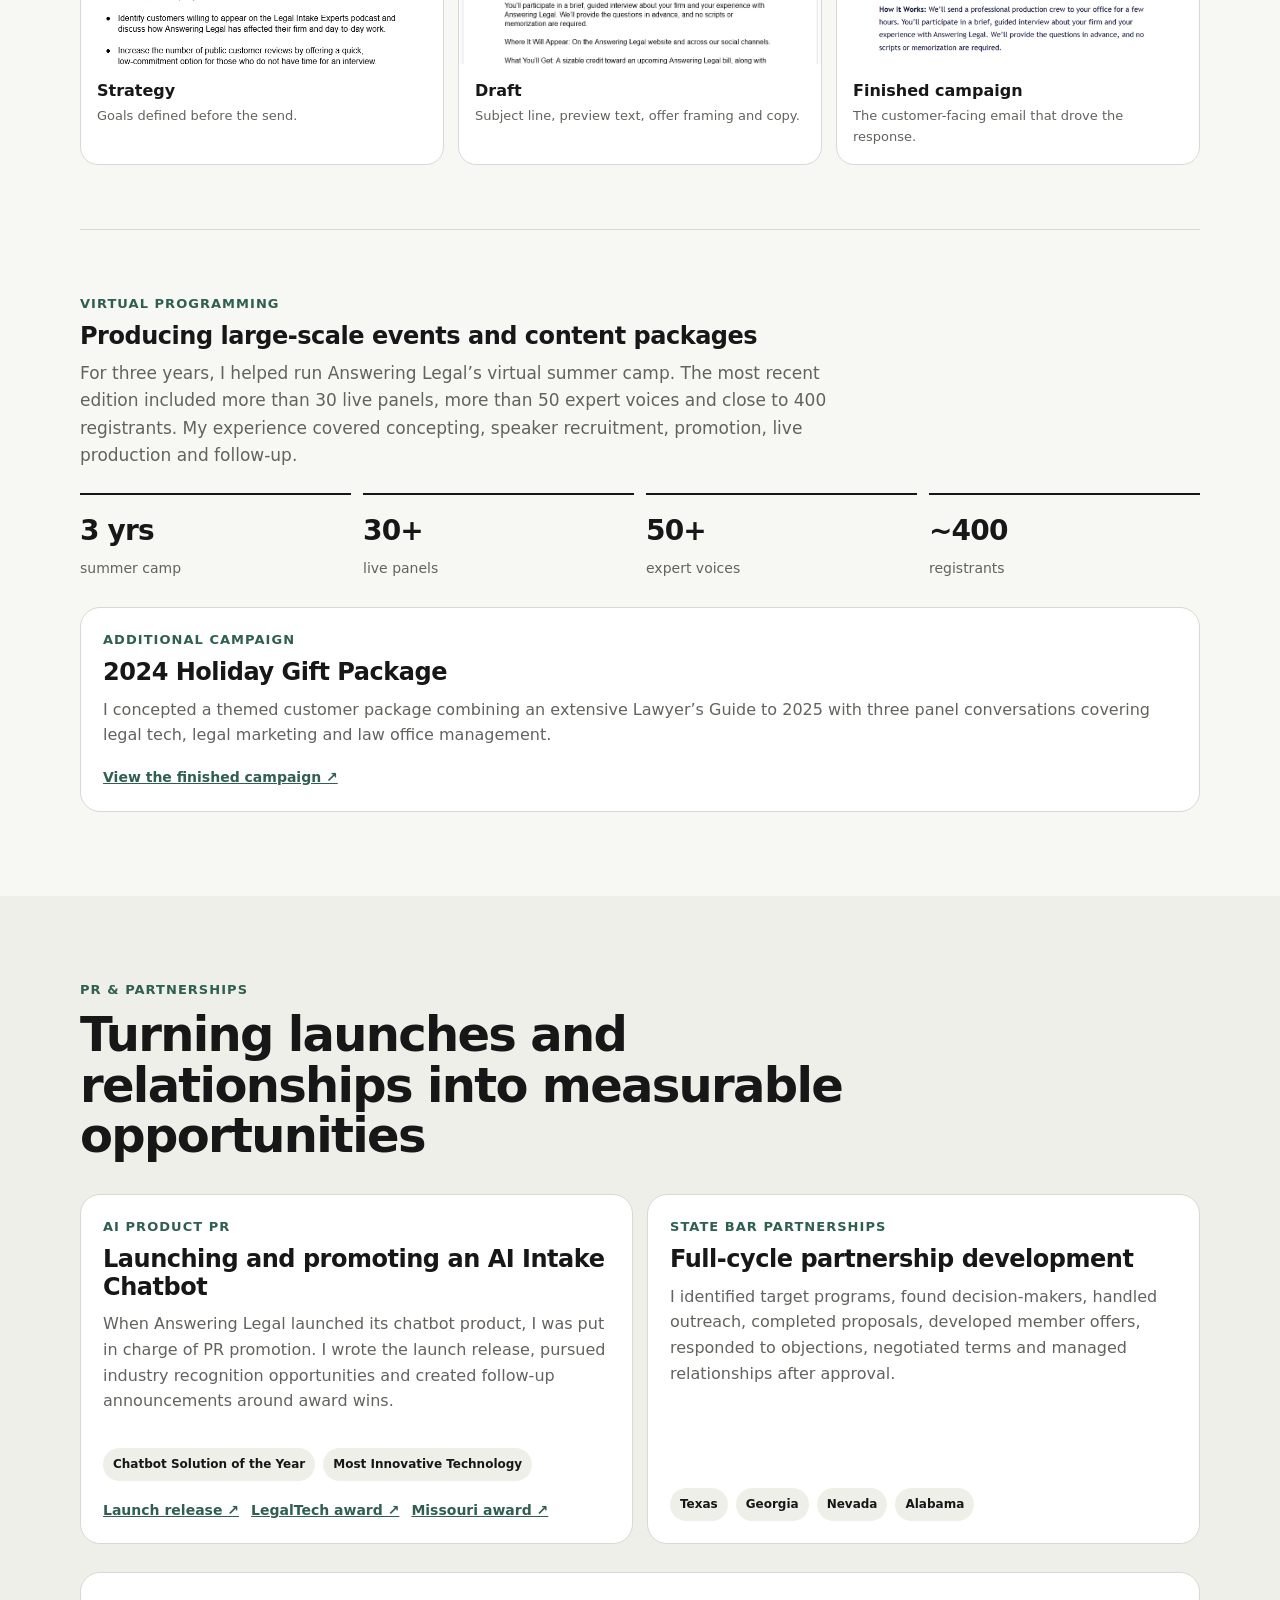
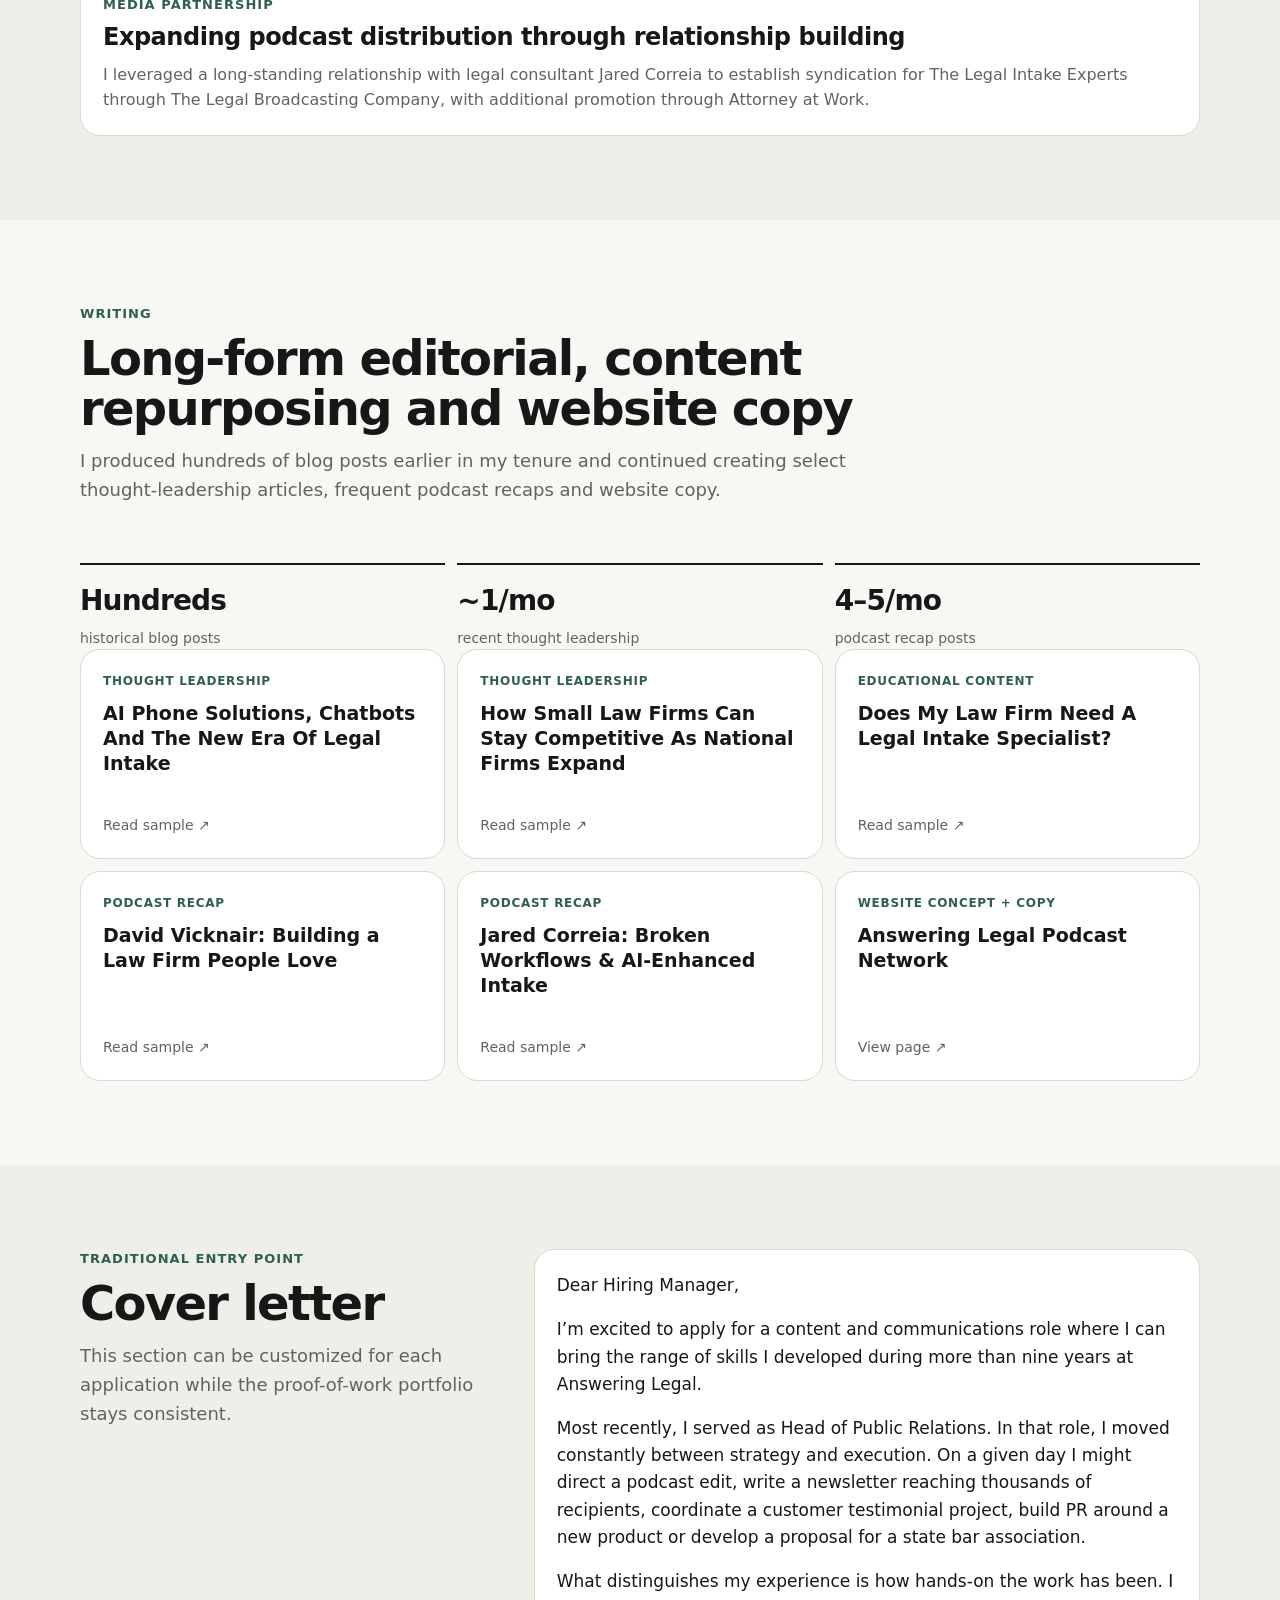
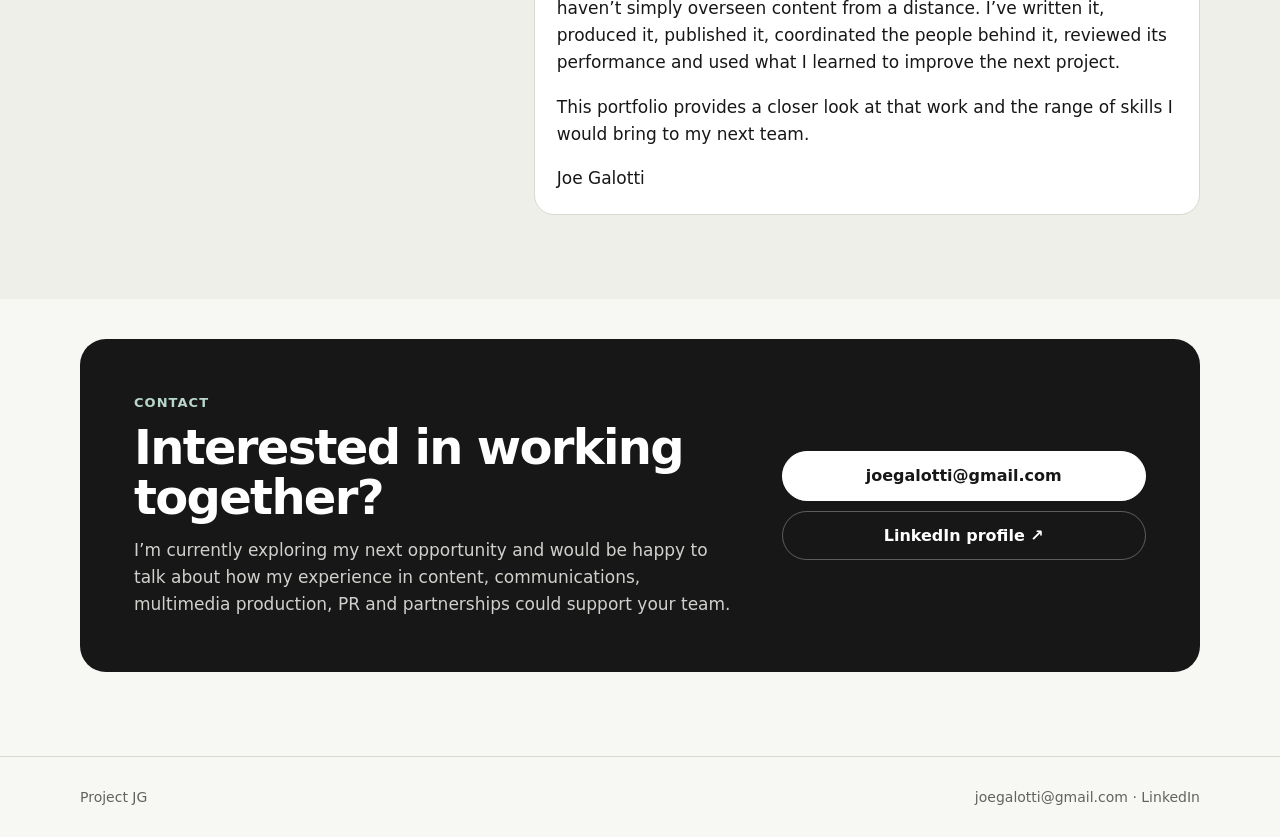
==== commit 611915cf: "Add files via upload" ====
--- a/index.html
+++ b/index.html
@@ -3,7 +3,7 @@
 <head>
   <meta charset="utf-8" />
   <meta name="viewport" content="width=device-width, initial-scale=1" />
-  <meta name="description" content="Project JG: Joe Galotti's interactive career portfolio covering content, communications, multimedia production, partnerships, PR, email marketing, and live events." />
+  <meta name="description" content="Project JG: Joe Galotti's interactive career portfolio covering content strategy, multimedia production, campaigns, PR, partnerships and writing." />
   <title>Project JG | Joe Galotti</title>
   <link rel="stylesheet" href="styles.css" />
 </head>
@@ -16,13 +16,13 @@
       </a>
       <button class="menu-toggle" aria-expanded="false" aria-controls="site-nav">Menu</button>
       <nav id="site-nav" class="site-nav" aria-label="Primary navigation">
-        <a href="#about">Overview</a>
-        <a href="#podcasts">Podcasts</a>
-        <a href="#email">Email</a>
-        <a href="#testimonials">Testimonials</a>
+        <a href="#overview">Overview</a>
+        <a href="#media">Media & Content</a>
+        <a href="#campaigns">Campaigns</a>
         <a href="#pr">PR & Partnerships</a>
         <a href="#writing">Writing</a>
-        <a href="#events">Events</a>
+        <a href="#cover-letter">Cover Letter</a>
+        <a href="#contact">Contact</a>
       </nav>
     </div>
   </header>
@@ -31,10 +31,11 @@
     <section class="hero wrap">
       <p class="eyebrow">Interactive cover letter + career portfolio</p>
       <h1>I build content programs from idea to distribution.</h1>
-      <p class="hero-copy">I’m Joe Galotti, Head of Public Relations at Answering Legal. My work spans editorial strategy, podcast production, email marketing, organic social, customer storytelling, product PR, strategic partnerships and live programming.</p>
+      <p class="hero-copy">I’m Joe Galotti. Most recently, I served as Head of Public Relations at Answering Legal, where my work spanned editorial strategy, podcast production, email marketing, organic social, customer storytelling, product PR, strategic partnerships and live programming.</p>
       <div class="hero-actions">
-        <a class="button primary" href="#podcasts">See the work</a>
+        <a class="button primary" href="#media">See the work</a>
         <a class="button" href="#cover-letter">Read cover letter</a>
+        <a class="button" href="#contact">Contact me</a>
       </div>
       <div class="metrics" aria-label="Career highlights">
         <article><strong>9+ years</strong><span>at Answering Legal</span></article>
@@ -44,11 +45,11 @@
       </div>
     </section>
 
-    <section id="about" class="section wrap">
+    <section id="overview" class="section wrap">
       <div class="section-heading">
         <p class="eyebrow">The throughline</p>
         <h2>Broad ownership, hands-on execution</h2>
-        <p>I rarely contribute only one piece of a project. I’m often involved in the strategy, writing, production, coordination, distribution and performance review.</p>
+        <p>My work has rarely stopped at one part of a project. I’ve regularly been involved in the strategy, writing, production, coordination, distribution and performance review.</p>
       </div>
       <div class="capability-grid">
         <article class="card"><h3>Strategy</h3><p>Content calendars, campaign goals, audience segmentation, show concepts and partnership targeting.</p></article>
@@ -58,134 +59,149 @@
         <article class="card"><h3>Distribution</h3><p>Website, YouTube, podcast platforms, email, Facebook, LinkedIn, Instagram and TikTok.</p></article>
         <article class="card"><h3>Measurement</h3><p>HubSpot performance, social analytics, campaign reporting and iterative optimization.</p></article>
       </div>
-    </section>
-
-    <section id="cover-letter" class="section alt">
-      <div class="wrap split">
-        <div class="section-heading sticky-copy">
-          <p class="eyebrow">Traditional entry point</p>
-          <h2>Cover letter</h2>
-          <p>The final version can be customized for each application while the rest of the portfolio stays consistent.</p>
-        </div>
-        <article class="letter card">
-          <p>Dear Hiring Manager,</p>
-          <p>I’m excited to apply for a content and communications role where I can bring the range of skills I’ve developed during more than nine years at Answering Legal.</p>
-          <p>As Head of Public Relations, I move constantly between strategy and execution. On a given day I may be directing a podcast edit, writing a newsletter for thousands of recipients, coordinating a customer testimonial project, building PR around a new product or developing a proposal for a state bar association.</p>
-          <p>What distinguishes my experience is how hands-on that work remains. I don’t simply oversee content from a distance. I write, produce, publish, coordinate, review, analyze and improve it.</p>
-          <p>This portfolio provides a closer look at how that work happens.</p>
-          <p>Joe Galotti</p>
-        </article>
-      </div>
-    </section>
-
-    <section id="podcasts" class="section wrap">
-      <div class="section-heading">
-        <p class="eyebrow">Case study 01</p>
-        <h2>Building and managing branded podcast programs</h2>
-        <p>My podcast work covers show development, guest acquisition, editorial planning, live producing, post-production, publishing and social repurposing.</p>
-      </div>
-      <div class="metrics three">
-        <article><strong>79</strong><span>Everything Except The Law episodes</span></article>
-        <article><strong>20+</strong><span>The Legal Intake Experts episodes</span></article>
-        <article><strong>Months ahead</strong><span>release calendar planning</span></article>
-      </div>
-      <div class="workflow" aria-label="Podcast workflow">
-        <button class="workflow-step active" data-detail="I manage content calendars, develop episode topics, pitch and book guests, coordinate schedules and prepare interview questions or host outlines."><span>01</span>Plan</button>
-        <button class="workflow-step" data-detail="I sit in on Riverside sessions as producer, monitor technical quality and provide editorial feedback and direction during recording."><span>02</span>Produce</button>
-        <button class="workflow-step" data-detail="I supply assets and detailed instructions to Podcast Monkey, review edits for silence, noise and unwanted dialogue, then manage revisions through final approval."><span>03</span>Post-produce</button>
-        <button class="workflow-step" data-detail="I create titles and descriptions, adapt copy by platform, build recap posts, polish transcripts and prepare releases for YouTube, Spotify, Apple Podcasts, Amazon Music and our website."><span>04</span>Publish</button>
-        <button class="workflow-step" data-detail="I concept thumbnails and promotional graphics, provide written and visual assets, and brief our staff designer on execution."><span>05</span>Direct creative</button>
-        <button class="workflow-step" data-detail="I import finished episodes into Descript, identify moments with strong social potential and edit them into concise vertical clips."><span>06</span>Create clips</button>
-        <button class="workflow-step" data-detail="I write the title and description for each short video before distribution."><span>07</span>Package</button>
-        <button class="workflow-step" data-detail="I manage launch posts and stagger follow-up clips across Facebook, LinkedIn, Instagram and TikTok to extend the life of every episode."><span>08</span>Promote</button>
-      </div>
-      <div id="workflow-detail" class="callout" aria-live="polite">I manage content calendars, develop episode topics, pitch and book guests, coordinate schedules and prepare interview questions or host outlines.</div>
-
-      <div class="visual-grid">
-        <figure class="screenshot-card">
-          <img src="assets/linkedin-podcast-launch.png" alt="Answering Legal LinkedIn post promoting a podcast episode" />
-          <figcaption><strong>Launch promotion</strong><span>I work with design on the release graphic, then handle organic publishing.</span></figcaption>
-        </figure>
-        <figure class="screenshot-card">
-          <img src="assets/facebook-podcast-clip.png" alt="Answering Legal Facebook post featuring a podcast clip" />
-          <figcaption><strong>Follow-up content</strong><span>I edit and package clips to keep attention on the episode after launch day.</span></figcaption>
-        </figure>
-      </div>
-
-      <div class="mini-case card">
-        <p class="eyebrow">Distribution expansion</p>
-        <h3>From relationship to syndication</h3>
-        <p>I leveraged a long-standing relationship with legal consultant Jared Correia to establish a syndication arrangement for The Legal Intake Experts with The Legal Broadcasting Company, expanding the show beyond Answering Legal’s owned channels and into additional Attorney at Work promotion.</p>
-      </div>
-    </section>
-
-    <section id="email" class="section alt">
+
+      <article class="background-story card">
+        <div class="background-intro">
+          <p class="eyebrow">My Background</p>
+          <h3>From journalism to a marketing utility man</h3>
+        </div>
+        <div class="background-copy">
+          <p>My career started with journalism. I earned my journalism degree from Stony Brook University with aspirations of becoming a sports writer, and storytelling has remained at the center of my work ever since.</p>
+          <p>After college, I began managing social media for a local recreational sports facility. That experience helped me make the jump into content marketing in 2017, when I joined Answering Legal as a content writer.</p>
+          <p>What began with blog writing quickly expanded. Over more than nine years at Answering Legal, I took on responsibilities across social media, email marketing, podcasting, live events, public relations, customer campaigns, strategic partnerships and more. In 2021, I was promoted to Head of Public Relations.</p>
+          <p>Because I worked within a lean marketing team, I became what I like to call a <strong>“marketing utility man”</strong>: someone comfortable jumping between disciplines, learning new tools and taking ownership wherever the team needed help.</p>
+          <p>My journalism background never really disappeared. The research, interviewing, writing and storytelling skills I developed early in my career became the foundation for everything that followed.</p>
+          <p>After nearly a decade helping Answering Legal build its content and communications programs, I’m now looking for the next place where I can put that range of experience to work.</p>
+        </div>
+      </article>
+    </section>
+
+    <section id="media" class="section alt">
       <div class="wrap">
-        <div class="section-heading"><p class="eyebrow">Case study 02</p><h2>Managing a monthly email program reaching ~20,000 people</h2><p>I manage two different editorial strategies: one for existing customers and one for prospective customers.</p></div>
-        <div class="metrics two"><article><strong>~2,000</strong><span>customer recipients</span></article><article><strong>~18,000</strong><span>lead recipients</span></article></div>
-        <div class="process-grid">
-          <article class="card"><span>01</span><h3>Strategize</h3><p>Define campaign goals and determine which stories, offers and resources fit each audience.</p></article>
-          <article class="card"><span>02</span><h3>Write</h3><p>Draft the subject line, preview text, headlines and copy for every section.</p></article>
-          <article class="card"><span>03</span><h3>Collaborate</h3><p>Hand off a complete editorial outline to our designer for the HubSpot build.</p></article>
-          <article class="card"><span>04</span><h3>Analyze</h3><p>Review click maps, top links and engagement, then report results and recommendations to the team.</p></article>
-        </div>
-        <div class="evidence-row">
-          <div class="evidence"><strong>Strategy brief</strong><span>Goals, send timing and audience rationale</span></div>
-          <div class="arrow">→</div>
-          <div class="evidence"><strong>Editorial draft</strong><span>Subject, preview, structure and finished copy</span></div>
-          <div class="arrow">→</div>
-          <div class="evidence"><strong>Final campaign</strong><span>Designer-built Answering Legal Briefing</span></div>
-          <div class="arrow">→</div>
-          <div class="evidence"><strong>Analytics</strong><span>HubSpot performance and team reporting</span></div>
-        </div>
-      </div>
-    </section>
-
-    <section id="testimonials" class="section wrap">
-      <div class="section-heading"><p class="eyebrow">Case study 03</p><h2>Building a national customer testimonial program</h2><p>A new program where I developed the initial outreach campaign and now coordinate the pipeline from customer interest through final distribution.</p></div>
-      <div class="metrics three"><article><strong>~12</strong><span>interested customers from outreach</span></article><article><strong>Nationwide</strong><span>attorneys across the U.S.</span></article><article><strong>Organic + Paid</strong><span>distribution after completion</span></article></div>
-      <div class="evidence-row">
-        <div class="evidence"><strong>Strategy brief</strong><span>Campaign objectives and low-friction participation paths</span></div><div class="arrow">→</div>
-        <div class="evidence"><strong>Original draft</strong><span>Subject line, preview text, structure and copy</span></div><div class="arrow">→</div>
-        <div class="evidence"><strong>Finished email</strong><span>Three ways to share a customer story</span></div><div class="arrow">→</div>
-        <div class="evidence"><strong>Result</strong><span>~12 interested customers</span></div>
-      </div>
-      <div class="capability-grid four">
-        <article class="card"><h3>Recruit</h3><p>Create customer outreach and generate participation.</p></article>
-        <article class="card"><h3>Coordinate</h3><p>Serve as liaison between customers and production companies.</p></article>
-        <article class="card"><h3>Prepare</h3><p>Send pre-interview prompts and create filming questions.</p></article>
-        <article class="card"><h3>Review & distribute</h3><p>Give editorial feedback, publish organically and hand completed assets to paid media.</p></article>
-      </div>
+        <div class="section-heading">
+          <p class="eyebrow">Media & Content</p>
+          <h2>Running recurring content programs end to end</h2>
+          <p>Podcasting, newsletters and organic social show how I combine editorial judgment with production systems and distribution.</p>
+        </div>
+
+        <article class="case-study">
+          <div class="case-copy">
+            <p class="eyebrow">Podcast program</p>
+            <h3>Building and managing branded shows</h3>
+            <p>I helped launch and operate multiple Answering Legal podcasts, including Everything Except The Law, The Legal Intake Experts and The Earley Show. My responsibilities have included guest pitching and booking, interview development, live producing, post-production direction, publishing and social repurposing.</p>
+            <div class="metrics compact three">
+              <article><strong>79</strong><span>Everything Except The Law episodes</span></article>
+              <article><strong>20+</strong><span>The Legal Intake Experts episodes</span></article>
+              <article><strong>Months ahead</strong><span>release calendar planning</span></article>
+            </div>
+          </div>
+          <div class="workflow" aria-label="Podcast workflow">
+            <button class="workflow-step active" data-detail="I manage content calendars, develop episode topics, pitch and book guests, coordinate schedules and prepare interview questions or host outlines."><span>01</span>Plan</button>
+            <button class="workflow-step" data-detail="I sit in on Riverside sessions as producer, monitor technical quality and provide editorial feedback and direction during recording."><span>02</span>Produce</button>
+            <button class="workflow-step" data-detail="I supply assets and detailed instructions to Podcast Monkey, review edits for silence, noise and unwanted dialogue, then manage revisions through final approval."><span>03</span>Post-produce</button>
+            <button class="workflow-step" data-detail="I create titles and descriptions, adapt copy by platform, build recap posts, polish transcripts and prepare releases for YouTube, Spotify, Apple Podcasts, Amazon Music and the company website."><span>04</span>Publish</button>
+            <button class="workflow-step" data-detail="I concept thumbnails and promotional graphics, provide written and visual assets, and brief designers on execution."><span>05</span>Direct creative</button>
+            <button class="workflow-step" data-detail="I import finished episodes into Descript, identify moments with strong social potential and edit them into concise vertical clips."><span>06</span>Create clips</button>
+            <button class="workflow-step" data-detail="I write titles and descriptions for short videos, then schedule launch and follow-up posts across organic social channels."><span>07</span>Package & promote</button>
+          </div>
+          <div id="workflow-detail" class="callout" aria-live="polite">I manage content calendars, develop episode topics, pitch and book guests, coordinate schedules and prepare interview questions or host outlines.</div>
+
+          <div class="gallery-heading"><strong>Proof of work</strong><span>Click any image to enlarge.</span></div>
+          <div class="proof-grid three-cols">
+            <figure class="proof-card">
+              <button class="image-button" data-full="assets/podcast-monkey.webp" aria-label="Enlarge Podcast Monkey production brief screenshot"><img src="assets/podcast-monkey.webp" alt="Redacted Podcast Monkey project brief showing detailed editing instructions" /></button>
+              <figcaption><strong>Post-production direction</strong><span>Detailed vendor brief, audio cleanup direction and revision management.</span></figcaption>
+            </figure>
+            <figure class="proof-card">
+              <button class="image-button" data-full="assets/descript-editing.webp" aria-label="Enlarge Descript editing screenshot"><img src="assets/descript-editing.webp" alt="Descript editing workspace showing a podcast clip timeline and transcript" /></button>
+              <figcaption><strong>Short-form editing</strong><span>Hands-on selection and editing of social clips in Descript.</span></figcaption>
+            </figure>
+            <figure class="proof-card">
+              <button class="image-button" data-full="assets/youtube-publishing.webp" aria-label="Enlarge YouTube publishing screenshot"><img src="assets/youtube-publishing.webp" alt="YouTube Studio episode publishing screen with title and description" /></button>
+              <figcaption><strong>YouTube publishing</strong><span>Episode title, description, chapters and publishing setup.</span></figcaption>
+            </figure>
+            <figure class="proof-card">
+              <button class="image-button" data-full="assets/spotify-publishing.webp" aria-label="Enlarge Spotify publishing screenshot"><img src="assets/spotify-publishing.webp" alt="Spotify episode publishing interface" /></button>
+              <figcaption><strong>Spotify publishing</strong><span>Platform-specific episode setup and metadata.</span></figcaption>
+            </figure>
+            <figure class="proof-card">
+              <button class="image-button" data-full="assets/apple-publishing.webp" aria-label="Enlarge redacted Apple Podcasts publishing screenshot"><img src="assets/apple-publishing.webp" alt="Redacted Apple Podcasts Connect episode setup screen" /></button>
+              <figcaption><strong>Apple Podcasts</strong><span>Episode setup, artwork, numbering and release details.</span></figcaption>
+            </figure>
+            <figure class="proof-card">
+              <button class="image-button" data-full="assets/linkedin-podcast-launch.webp" aria-label="Enlarge LinkedIn podcast launch screenshot"><img src="assets/linkedin-podcast-launch.webp" alt="LinkedIn post promoting a newly released Answering Legal podcast episode" /></button>
+              <figcaption><strong>Launch promotion</strong><span>Designer collaboration plus organic publishing and campaign timing.</span></figcaption>
+            </figure>
+          </div>
+        </article>
+
+        <article class="case-study divider-top">
+          <div class="case-copy">
+            <p class="eyebrow">Email program</p>
+            <h3>Managing two monthly newsletters for different audiences</h3>
+            <p>I owned the editorial side of monthly customer and lead newsletters: campaign goals, story selection, subject lines, preview text, section copy, designer handoff and post-send performance review.</p>
+            <div class="metrics compact two"><article><strong>~2,000</strong><span>customer recipients</span></article><article><strong>~18,000</strong><span>lead recipients</span></article></div>
+          </div>
+          <div class="evidence-row">
+            <div class="evidence"><strong>Strategy brief</strong><span>Campaign goals and audience rationale</span></div><div class="arrow">→</div>
+            <div class="evidence"><strong>Editorial draft</strong><span>Subject, preview, structure and copy</span></div><div class="arrow">→</div>
+            <div class="evidence"><strong>Final campaign</strong><span>Designer-built HubSpot newsletter</span></div><div class="arrow">→</div>
+            <div class="evidence"><strong>Analytics</strong><span>Click maps, top links and reporting</span></div>
+          </div>
+          <div class="proof-grid four-cols">
+            <figure class="proof-card"><button class="image-button" data-full="assets/newsletter-strategy.webp" aria-label="Enlarge newsletter strategy brief"><img src="assets/newsletter-strategy.webp" alt="Cropped newsletter manager brief showing subject line, topics and campaign goals" /></button><figcaption><strong>Strategy</strong><span>Audience-specific business goals before launch.</span></figcaption></figure>
+            <figure class="proof-card"><button class="image-button" data-full="assets/newsletter-draft.webp" aria-label="Enlarge newsletter editorial draft"><img src="assets/newsletter-draft.webp" alt="Google Doc containing the drafted customer newsletter content" /></button><figcaption><strong>Draft</strong><span>Original editorial structure and section copy.</span></figcaption></figure>
+            <figure class="proof-card"><button class="image-button" data-full="assets/newsletter-final.webp" aria-label="Enlarge finished newsletter"><img src="assets/newsletter-final.webp" alt="Finished Answering Legal Briefing newsletter" /></button><figcaption><strong>Final product</strong><span>Copy translated into the finished branded campaign.</span></figcaption></figure>
+            <figure class="proof-card"><button class="image-button" data-full="assets/newsletter-analytics.webp" aria-label="Enlarge redacted newsletter analytics"><img src="assets/newsletter-analytics.webp" alt="Cropped HubSpot newsletter analytics showing click map and top clicked links" /></button><figcaption><strong>Performance</strong><span>Post-send click and engagement analysis.</span></figcaption></figure>
+          </div>
+        </article>
+
+        <article class="mini-case card">
+          <p class="eyebrow">Organic social</p>
+          <h3>Extending the life of every content release</h3>
+          <p>I managed organic publishing on Facebook, LinkedIn, Instagram and TikTok, personally deciding timing and monitoring views, impressions, likes, comments and follower growth. Podcast launches were followed by edited clips in the days after release, while other campaigns supported new blogs, products, partnerships and awards.</p>
+          <div class="visual-grid compact-visuals">
+            <figure class="proof-card"><button class="image-button" data-full="assets/linkedin-podcast-launch.webp" aria-label="Enlarge LinkedIn launch post"><img src="assets/linkedin-podcast-launch.webp" alt="LinkedIn podcast launch post" /></button><figcaption><strong>Launch asset</strong><span>New-episode promotion.</span></figcaption></figure>
+            <figure class="proof-card"><button class="image-button" data-full="assets/facebook-podcast-clip.webp" aria-label="Enlarge Facebook follow-up clip"><img src="assets/facebook-podcast-clip.webp" alt="Facebook post featuring a follow-up podcast clip" /></button><figcaption><strong>Follow-up clip</strong><span>Ongoing attention after launch day.</span></figcaption></figure>
+          </div>
+        </article>
+      </div>
+    </section>
+
+    <section id="campaigns" class="section wrap">
+      <div class="section-heading"><p class="eyebrow">Campaigns</p><h2>Turning ideas into audience-facing programs</h2><p>Customer advocacy and virtual events are good examples of projects where I combined strategy, writing, coordination and distribution.</p></div>
+
+      <article class="case-study">
+        <div class="case-copy"><p class="eyebrow">Customer testimonial program</p><h3>From outreach concept to a national production pipeline</h3><p>I created the customer recruitment campaign that generated roughly 12 interested participants, then became the liaison between attorneys and video production companies across the U.S. I coordinate schedules, prepare interview material, review edits and handle organic distribution plus paid-media handoff.</p><div class="metrics compact three"><article><strong>~12</strong><span>interested customers</span></article><article><strong>Nationwide</strong><span>production coordination</span></article><article><strong>Organic + paid</strong><span>distribution</span></article></div></div>
+        <div class="evidence-row three-step"><div class="evidence"><strong>Strategy brief</strong><span>Objectives and participation paths</span></div><div class="arrow">→</div><div class="evidence"><strong>Original draft</strong><span>Offer structure and campaign copy</span></div><div class="arrow">→</div><div class="evidence"><strong>Finished campaign</strong><span>Customer-facing execution</span></div></div>
+        <div class="proof-grid three-cols">
+          <figure class="proof-card"><button class="image-button" data-full="assets/testimonial-strategy.webp" aria-label="Enlarge testimonial strategy brief"><img src="assets/testimonial-strategy.webp" alt="Cropped manager brief for customer testimonial outreach campaign" /></button><figcaption><strong>Strategy</strong><span>Goals defined before the send.</span></figcaption></figure>
+          <figure class="proof-card"><button class="image-button" data-full="assets/testimonial-draft.webp" aria-label="Enlarge testimonial email draft"><img src="assets/testimonial-draft.webp" alt="Google Doc containing the original testimonial outreach email draft" /></button><figcaption><strong>Draft</strong><span>Subject line, preview text, offer framing and copy.</span></figcaption></figure>
+          <figure class="proof-card tall"><button class="image-button" data-full="assets/testimonial-final-email.webp" aria-label="Enlarge finished testimonial outreach email"><img src="assets/testimonial-final-email.webp" alt="Finished Answering Legal customer outreach email offering testimonial, podcast and review opportunities" /></button><figcaption><strong>Finished campaign</strong><span>The customer-facing email that drove the response.</span></figcaption></figure>
+        </div>
+      </article>
+
+      <article class="case-study divider-top">
+        <div class="case-copy"><p class="eyebrow">Virtual programming</p><h3>Producing large-scale events and content packages</h3><p>For three years, I helped run Answering Legal’s virtual summer camp. The most recent edition included more than 30 live panels, more than 50 expert voices and close to 400 registrants. My experience covered concepting, speaker recruitment, promotion, live production and follow-up.</p></div>
+        <div class="metrics compact four"><article><strong>3 yrs</strong><span>summer camp</span></article><article><strong>30+</strong><span>live panels</span></article><article><strong>50+</strong><span>expert voices</span></article><article><strong>~400</strong><span>registrants</span></article></div>
+        <div class="mini-case card"><p class="eyebrow">Additional campaign</p><h3>2024 Holiday Gift Package</h3><p>I concepted a themed customer package combining an extensive Lawyer’s Guide to 2025 with three panel conversations covering legal tech, legal marketing and law office management.</p><a class="text-link" href="https://www.answeringlegal.com/2024-holiday-gift-package" target="_blank" rel="noreferrer">View the finished campaign ↗</a></div>
+      </article>
     </section>
 
     <section id="pr" class="section alt">
       <div class="wrap">
-        <div class="section-heading"><p class="eyebrow">PR + business development</p><h2>Turning launches and relationships into measurable opportunities</h2></div>
+        <div class="section-heading"><p class="eyebrow">PR & Partnerships</p><h2>Turning launches and relationships into measurable opportunities</h2></div>
         <div class="case-grid">
-          <article class="card feature-card">
-            <p class="eyebrow">AI product PR</p>
-            <h3>Launching and promoting Answering Legal’s AI Intake Chatbot</h3>
-            <p>I was put in charge of PR promotion for the product launch, wrote the initial announcement, pursued industry recognition and wrote follow-up releases around the resulting award wins.</p>
-            <div class="tag-row"><span>Chatbot Solution of the Year</span><span>Most Innovative Technology</span></div>
-            <div class="link-row">
-              <a href="https://www.answeringlegal.com/blog/answering-legal-launches-free-intake-chatbot-to-help-law-firms" target="_blank" rel="noreferrer">Launch release ↗</a>
-              <a href="https://www.answeringlegal.com/blog/answering-legal-wins-chatbot-solution-of-the-year-at-the-2025-legaltech-breakthrough-awards" target="_blank" rel="noreferrer">LegalTech award ↗</a>
-              <a href="https://www.answeringlegal.com/blog/answering-legals-intake-chatbot-named-most-innovative-technology-by-missouri-lawyers-media" target="_blank" rel="noreferrer">Missouri award ↗</a>
-            </div>
-          </article>
-          <article class="card feature-card">
-            <p class="eyebrow">State bar partnerships</p>
-            <h3>Full-cycle partnership development</h3>
-            <p>I identify target bars, find decision-makers, conduct outreach, complete proposals, develop member offers, answer objections, negotiate terms and manage relationships after approval.</p>
-            <div class="tag-row"><span>Texas</span><span>Georgia</span><span>Nevada</span><span>Alabama</span></div>
-          </article>
-        </div>
+          <article class="card feature-card"><p class="eyebrow">AI product PR</p><h3>Launching and promoting an AI Intake Chatbot</h3><p>When Answering Legal launched its chatbot product, I was put in charge of PR promotion. I wrote the launch release, pursued industry recognition opportunities and created follow-up announcements around award wins.</p><div class="tag-row"><span>Chatbot Solution of the Year</span><span>Most Innovative Technology</span></div><div class="link-row"><a href="https://www.answeringlegal.com/blog/answering-legal-launches-free-intake-chatbot-to-help-law-firms" target="_blank" rel="noreferrer">Launch release ↗</a><a href="https://www.answeringlegal.com/blog/answering-legal-wins-chatbot-solution-of-the-year-at-the-2025-legaltech-breakthrough-awards" target="_blank" rel="noreferrer">LegalTech award ↗</a><a href="https://www.answeringlegal.com/blog/answering-legals-intake-chatbot-named-most-innovative-technology-by-missouri-lawyers-media" target="_blank" rel="noreferrer">Missouri award ↗</a></div></article>
+          <article class="card feature-card"><p class="eyebrow">State bar partnerships</p><h3>Full-cycle partnership development</h3><p>I identified target programs, found decision-makers, handled outreach, completed proposals, developed member offers, responded to objections, negotiated terms and managed relationships after approval.</p><div class="tag-row"><span>Texas</span><span>Georgia</span><span>Nevada</span><span>Alabama</span></div></article>
+        </div>
+        <article class="mini-case card"><p class="eyebrow">Media partnership</p><h3>Expanding podcast distribution through relationship building</h3><p>I leveraged a long-standing relationship with legal consultant Jared Correia to establish syndication for The Legal Intake Experts through The Legal Broadcasting Company, with additional promotion through Attorney at Work.</p></article>
       </div>
     </section>
 
     <section id="writing" class="section wrap">
-      <div class="section-heading"><p class="eyebrow">Editorial experience</p><h2>Long-form writing, content repurposing and website copy</h2><p>I produced hundreds of traditional blog posts earlier in my tenure and still create select thought-leadership pieces, frequent podcast recaps and website copy.</p></div>
-      <div class="metrics three"><article><strong>Hundreds</strong><span>historical blog posts</span></article><article><strong>~1/mo</strong><span>current thought-leadership article</span></article><article><strong>4–5/mo</strong><span>podcast recap posts</span></article></div>
+      <div class="section-heading"><p class="eyebrow">Writing</p><h2>Long-form editorial, content repurposing and website copy</h2><p>I produced hundreds of blog posts earlier in my tenure and continued creating select thought-leadership articles, frequent podcast recaps and website copy.</p></div>
+      <div class="metrics three"><article><strong>Hundreds</strong><span>historical blog posts</span></article><article><strong>~1/mo</strong><span>recent thought leadership</span></article><article><strong>4–5/mo</strong><span>podcast recap posts</span></article></div>
       <div class="sample-grid">
         <a class="sample card" target="_blank" rel="noreferrer" href="https://www.answeringlegal.com/blog/ai-phone-solutions-chatbots-and-the-new-era-of-legal-intake"><span>Thought leadership</span><strong>AI Phone Solutions, Chatbots And The New Era Of Legal Intake</strong><em>Read sample ↗</em></a>
         <a class="sample card" target="_blank" rel="noreferrer" href="https://www.answeringlegal.com/blog/how-small-law-firms-can-stay-competitive-as-national-firms-expand"><span>Thought leadership</span><strong>How Small Law Firms Can Stay Competitive As National Firms Expand</strong><em>Read sample ↗</em></a>
@@ -196,27 +212,41 @@
       </div>
     </section>
 
-    <section id="events" class="section alt">
-      <div class="wrap">
-        <div class="section-heading"><p class="eyebrow">Live programming + content campaigns</p><h2>Producing large-scale virtual experiences</h2></div>
-        <div class="metrics four"><article><strong>3 yrs</strong><span>virtual summer camp</span></article><article><strong>20+</strong><span>live panels in latest edition</span></article><article><strong>50+</strong><span>expert voices</span></article><article><strong>~400</strong><span>registrants</span></article></div>
-        <div class="case-grid">
-          <article class="card feature-card"><p class="eyebrow">Virtual Summer Camp</p><h3>Concept through live production</h3><p>Experience across event concepting, speaker recruitment, scheduling, registration promotion, live production and post-event follow-up.</p></article>
-          <article class="card feature-card"><p class="eyebrow">2024 Holiday Gift Package</p><h3>Turning expert content into a customer campaign</h3><p>Concepted a themed package combining an extensive Lawyer’s Guide to 2025 with three different panel conversations covering legal tech, marketing and law office management.</p><div class="link-row"><a target="_blank" rel="noreferrer" href="https://www.answeringlegal.com/2024-holiday-gift-package">View finished campaign ↗</a></div></article>
-        </div>
-      </div>
-    </section>
-
-    <section class="section wrap final-note">
-      <p class="eyebrow">Still growing</p>
-      <h2>This is a living portfolio.</h2>
-      <p>Project JG is intentionally being built from real work samples. Additional screenshots, campaign artifacts, metrics and case studies can be added without changing the overall structure.</p>
+    <section id="cover-letter" class="section alt">
+      <div class="wrap split">
+        <div class="section-heading sticky-copy"><p class="eyebrow">Traditional entry point</p><h2>Cover letter</h2><p>This section can be customized for each application while the proof-of-work portfolio stays consistent.</p></div>
+        <article class="letter card">
+          <p>Dear Hiring Manager,</p>
+          <p>I’m excited to apply for a content and communications role where I can bring the range of skills I developed during more than nine years at Answering Legal.</p>
+          <p>Most recently, I served as Head of Public Relations. In that role, I moved constantly between strategy and execution. On a given day I might direct a podcast edit, write a newsletter reaching thousands of recipients, coordinate a customer testimonial project, build PR around a new product or develop a proposal for a state bar association.</p>
+          <p>What distinguishes my experience is how hands-on the work has been. I haven’t simply overseen content from a distance. I’ve written it, produced it, published it, coordinated the people behind it, reviewed its performance and used what I learned to improve the next project.</p>
+          <p>This portfolio provides a closer look at that work and the range of skills I would bring to my next team.</p>
+          <p>Joe Galotti</p>
+        </article>
+      </div>
+    </section>
+
+    <section id="contact" class="section wrap contact-section">
+      <div class="contact-panel">
+        <div class="contact-copy">
+          <p class="eyebrow">Contact</p>
+          <h2>Interested in working together?</h2>
+          <p>I’m currently exploring my next opportunity and would be happy to talk about how my experience in content, communications, multimedia production, PR and partnerships could support your team.</p>
+        </div>
+        <div class="contact-actions" aria-label="Contact Joe Galotti">
+          <a class="button primary" href="mailto:joegalotti@gmail.com">joegalotti@gmail.com</a>
+          <a class="button" href="https://www.linkedin.com/in/joegalotti/" target="_blank" rel="noreferrer">LinkedIn profile ↗</a>
+        </div>
+      </div>
     </section>
   </main>
 
-  <footer>
-    <div class="wrap footer-inner"><span>Project JG</span><span>Joe Galotti · Career portfolio</span></div>
-  </footer>
+  <footer><div class="wrap footer-inner"><span>Project JG</span><span><a href="mailto:joegalotti@gmail.com">joegalotti@gmail.com</a> · <a href="https://www.linkedin.com/in/joegalotti/" target="_blank" rel="noreferrer">LinkedIn</a></span></div></footer>
+
+  <div class="lightbox" id="lightbox" hidden>
+    <button class="lightbox-close" type="button" aria-label="Close image">×</button>
+    <img id="lightbox-image" alt="Expanded work sample" />
+  </div>
 
   <script src="script.js"></script>
 </body>
--- a/styles.css
+++ b/styles.css
@@ -16,7 +16,7 @@
 img { max-width: 100%; display: block; }
 button, input { font: inherit; }
 .wrap { width: min(calc(100% - 36px), var(--max)); margin-inline: auto; }
-.site-header { position: sticky; top: 0; z-index: 20; background: rgba(247,247,244,.93); backdrop-filter: blur(12px); border-bottom: 1px solid var(--border); }
+.site-header { position: sticky; top: 0; z-index: 20; background: rgba(247,247,244,.94); backdrop-filter: blur(12px); border-bottom: 1px solid var(--border); }
 .header-inner { min-height: 68px; display: flex; align-items: center; justify-content: space-between; gap: 24px; }
 .brand { text-decoration: none; display: flex; align-items: center; gap: 10px; font-weight: 700; }
 .brand-mark { width: 36px; height: 36px; border-radius: 50%; display: grid; place-items: center; background: var(--text); color: white; font-size: 14px; }
@@ -29,26 +29,31 @@
 h1,h2,h3,p { margin-top: 0; }
 h1 { margin-bottom: 20px; max-width: 850px; font-size: clamp(44px, 8vw, 82px); line-height: .98; letter-spacing: -.055em; }
 h2 { font-size: clamp(30px, 5vw, 48px); line-height: 1.05; letter-spacing: -.035em; margin-bottom: 14px; }
-h3 { font-size: 20px; line-height: 1.2; margin-bottom: 10px; }
-.hero-copy { max-width: 760px; font-size: clamp(18px, 2vw, 22px); color: var(--muted); }
+h3 { font-size: 24px; line-height: 1.15; margin-bottom: 10px; letter-spacing: -.02em; }
+.hero-copy { max-width: 800px; font-size: clamp(18px, 2vw, 22px); color: var(--muted); }
 .hero-actions { display: flex; gap: 10px; flex-wrap: wrap; margin-top: 28px; }
 .button { display: inline-flex; align-items: center; justify-content: center; padding: 11px 17px; border-radius: 999px; text-decoration: none; border: 1px solid var(--border); background: var(--surface); font-weight: 700; }
 .button.primary { background: var(--text); color: white; border-color: var(--text); }
 .metrics { margin-top: 58px; display: grid; grid-template-columns: repeat(4, 1fr); gap: 12px; }
 .metrics.three { grid-template-columns: repeat(3, 1fr); }
 .metrics.two { grid-template-columns: repeat(2, 1fr); }
+.metrics.four { grid-template-columns: repeat(4, 1fr); }
+.metrics.compact { margin-top: 24px; }
 .metrics article { border-top: 2px solid var(--text); padding-top: 14px; display: grid; gap: 3px; }
 .metrics strong { font-size: 28px; letter-spacing: -.03em; }
 .metrics span { color: var(--muted); font-size: 14px; }
-.section { padding-block: 84px; }
+.section { padding-block: 84px; scroll-margin-top: 70px; }
 .section.alt { background: var(--surface-2); }
-.section-heading { max-width: 760px; margin-bottom: 34px; }
+.section-heading { max-width: 800px; margin-bottom: 34px; }
 .section-heading > p:last-child { color: var(--muted); font-size: 18px; }
 .card { background: var(--surface); border: 1px solid var(--border); border-radius: 20px; padding: 22px; }
 .card p:last-child { margin-bottom: 0; }
 .capability-grid { display: grid; grid-template-columns: repeat(3, 1fr); gap: 12px; }
-.capability-grid.four { grid-template-columns: repeat(4, 1fr); }
 .capability-grid p { color: var(--muted); }
+.case-study { padding-top: 8px; }
+.case-study.divider-top { border-top: 1px solid var(--border); margin-top: 64px; padding-top: 64px; }
+.case-copy { max-width: 800px; }
+.case-copy > p:not(.eyebrow) { color: var(--muted); font-size: 17px; }
 .split { display: grid; grid-template-columns: minmax(240px, .75fr) minmax(0, 1.25fr); gap: 54px; }
 .sticky-copy { align-self: start; position: sticky; top: 100px; }
 .letter { font-size: 17px; }
@@ -58,34 +63,45 @@
 .workflow-step.active { background: var(--text); color: white; border-color: var(--text); }
 .workflow-step.active span { color: #ccc; }
 .callout { margin-top: 12px; padding: 18px 20px; border-radius: 16px; background: var(--accent-2); color: #1f4539; }
-.visual-grid { margin-top: 36px; display: grid; grid-template-columns: repeat(2, 1fr); gap: 18px; }
-.screenshot-card { margin: 0; background: var(--surface); border: 1px solid var(--border); border-radius: 20px; overflow: hidden; }
-.screenshot-card img { width: 100%; aspect-ratio: 16 / 10; object-fit: cover; object-position: top; background: #ddd; }
-.screenshot-card figcaption { padding: 16px 18px 18px; display: grid; gap: 4px; }
-.screenshot-card figcaption span { color: var(--muted); font-size: 14px; }
-.mini-case { margin-top: 18px; }
-.process-grid { display: grid; grid-template-columns: repeat(4, 1fr); gap: 12px; margin-top: 30px; }
-.process-grid span { display: inline-grid; width: 28px; height: 28px; place-items: center; border-radius: 50%; background: var(--surface-2); font-size: 12px; margin-bottom: 18px; }
+.gallery-heading { display: flex; justify-content: space-between; gap: 16px; align-items: end; margin-top: 42px; margin-bottom: 14px; }
+.gallery-heading span { color: var(--muted); font-size: 13px; }
+.proof-grid { display: grid; gap: 14px; }
+.proof-grid.three-cols { grid-template-columns: repeat(3, 1fr); }
+.proof-grid.four-cols { grid-template-columns: repeat(4, 1fr); }
+.proof-card { margin: 0; background: var(--surface); border: 1px solid var(--border); border-radius: 18px; overflow: hidden; }
+.image-button { display: block; width: 100%; padding: 0; border: 0; background: #ddd; cursor: zoom-in; }
+.image-button img { width: 100%; aspect-ratio: 16 / 10; object-fit: cover; object-position: top; }
+.proof-card.tall .image-button img { aspect-ratio: 16 / 10; }
+.proof-card figcaption { padding: 14px 16px 16px; display: grid; gap: 3px; }
+.proof-card figcaption span { color: var(--muted); font-size: 13px; }
+.visual-grid { margin-top: 20px; display: grid; grid-template-columns: repeat(2, 1fr); gap: 14px; }
+.compact-visuals { max-width: 760px; }
+.mini-case { margin-top: 28px; }
+.mini-case p:not(.eyebrow) { color: var(--muted); }
 .evidence-row { margin-top: 34px; display: grid; grid-template-columns: 1fr auto 1fr auto 1fr auto 1fr; align-items: stretch; gap: 10px; }
+.evidence-row.three-step { grid-template-columns: 1fr auto 1fr auto 1fr; }
 .evidence { border: 1px dashed #b3b3ad; border-radius: 16px; padding: 18px; background: rgba(255,255,255,.55); display: grid; gap: 4px; }
 .evidence span { color: var(--muted); font-size: 13px; }
 .arrow { display: grid; place-items: center; color: var(--muted); }
 .case-grid { display: grid; grid-template-columns: repeat(2, 1fr); gap: 14px; }
-.feature-card { min-height: 280px; display: flex; flex-direction: column; }
+.feature-card { min-height: 300px; display: flex; flex-direction: column; }
 .feature-card > p:not(.eyebrow) { color: var(--muted); }
 .tag-row { display: flex; flex-wrap: wrap; gap: 8px; margin-top: auto; padding-top: 18px; }
 .tag-row span { background: var(--surface-2); border-radius: 999px; padding: 7px 10px; font-size: 12px; font-weight: 700; }
 .link-row { display: flex; gap: 12px; flex-wrap: wrap; margin-top: 18px; }
-.link-row a { color: var(--accent); font-weight: 700; font-size: 14px; }
+.link-row a, .text-link { color: var(--accent); font-weight: 700; font-size: 14px; }
 .sample-grid { display: grid; grid-template-columns: repeat(3, 1fr); gap: 12px; }
 .sample { text-decoration: none; display: flex; flex-direction: column; min-height: 210px; }
 .sample span { color: var(--accent); font-size: 12px; font-weight: 800; text-transform: uppercase; letter-spacing: .06em; }
 .sample strong { font-size: 19px; margin-top: 10px; line-height: 1.3; }
 .sample em { margin-top: auto; padding-top: 22px; color: var(--muted); font-style: normal; font-size: 14px; }
 .sample:hover { border-color: var(--text); }
-.final-note { text-align: center; max-width: 760px; }
 footer { border-top: 1px solid var(--border); }
 .footer-inner { min-height: 80px; display: flex; align-items: center; justify-content: space-between; gap: 16px; color: var(--muted); font-size: 14px; }
+.lightbox[hidden] { display: none; }
+.lightbox { position: fixed; inset: 0; z-index: 100; background: rgba(0,0,0,.88); display: grid; place-items: center; padding: 28px; }
+.lightbox img { max-width: min(1500px, 94vw); max-height: 90vh; width: auto; height: auto; object-fit: contain; border-radius: 10px; background: white; }
+.lightbox-close { position: absolute; top: 16px; right: 18px; width: 44px; height: 44px; border-radius: 50%; border: 1px solid rgba(255,255,255,.35); background: rgba(0,0,0,.45); color: white; font-size: 30px; cursor: pointer; }
 @media (max-width: 900px) {
   .site-nav { position: absolute; left: 18px; right: 18px; top: 60px; display: none; flex-direction: column; align-items: stretch; background: var(--surface); border: 1px solid var(--border); border-radius: 16px; padding: 10px; }
   .site-nav.open { display: flex; }
@@ -93,16 +109,36 @@
   .menu-toggle { display: block; }
   .metrics, .metrics.three, .metrics.four { grid-template-columns: repeat(2, 1fr); }
   .capability-grid, .sample-grid { grid-template-columns: repeat(2, 1fr); }
-  .capability-grid.four { grid-template-columns: repeat(2, 1fr); }
   .split { grid-template-columns: 1fr; }
   .sticky-copy { position: static; }
-  .workflow, .process-grid { grid-template-columns: repeat(2, 1fr); }
-  .evidence-row { grid-template-columns: 1fr; }
+  .workflow { grid-template-columns: repeat(2, 1fr); }
+  .evidence-row, .evidence-row.three-step { grid-template-columns: 1fr; }
   .arrow { transform: rotate(90deg); min-height: 18px; }
+  .proof-grid.three-cols, .proof-grid.four-cols { grid-template-columns: repeat(2, 1fr); }
 }
 @media (max-width: 620px) {
   .hero { padding-top: 64px; }
   .section { padding-block: 64px; }
-  .metrics, .metrics.two, .metrics.three, .metrics.four, .capability-grid, .capability-grid.four, .workflow, .process-grid, .case-grid, .sample-grid, .visual-grid { grid-template-columns: 1fr; }
+  .metrics, .metrics.two, .metrics.three, .metrics.four, .capability-grid, .workflow, .case-grid, .sample-grid, .visual-grid, .proof-grid.three-cols, .proof-grid.four-cols { grid-template-columns: 1fr; }
+  .gallery-heading { align-items: start; flex-direction: column; gap: 2px; }
   .footer-inner { flex-direction: column; justify-content: center; }
 }
+
+.background-story { margin-top: 42px; display: grid; grid-template-columns: minmax(220px, .72fr) minmax(0, 1.28fr); gap: 42px; align-items: start; }
+.background-intro h3 { font-size: clamp(26px, 4vw, 38px); }
+.background-copy { max-width: 760px; }
+.background-copy p { color: var(--muted); font-size: 17px; }
+.background-copy p:last-child { margin-bottom: 0; }
+@media (max-width: 760px) { .background-story { grid-template-columns: 1fr; gap: 16px; } }
+
+.contact-section { padding-top: 40px; }
+.contact-panel { background: var(--text); color: white; border-radius: 26px; padding: clamp(28px, 5vw, 54px); display: grid; grid-template-columns: minmax(0, 1.25fr) minmax(260px, .75fr); gap: 40px; align-items: center; }
+.contact-panel .eyebrow { color: #b8d7ca; }
+.contact-panel h2 { margin-bottom: 14px; }
+.contact-copy p:last-child { margin-bottom: 0; color: #d0d0cc; font-size: 17px; max-width: 700px; }
+.contact-actions { display: flex; flex-direction: column; gap: 10px; align-items: stretch; }
+.contact-panel .button { background: transparent; border-color: rgba(255,255,255,.3); color: white; }
+.contact-panel .button.primary { background: white; color: var(--text); border-color: white; }
+.footer-inner a { color: inherit; text-decoration: none; }
+.footer-inner a:hover { color: var(--text); text-decoration: underline; }
+@media (max-width: 760px) { .contact-panel { grid-template-columns: 1fr; gap: 24px; } }
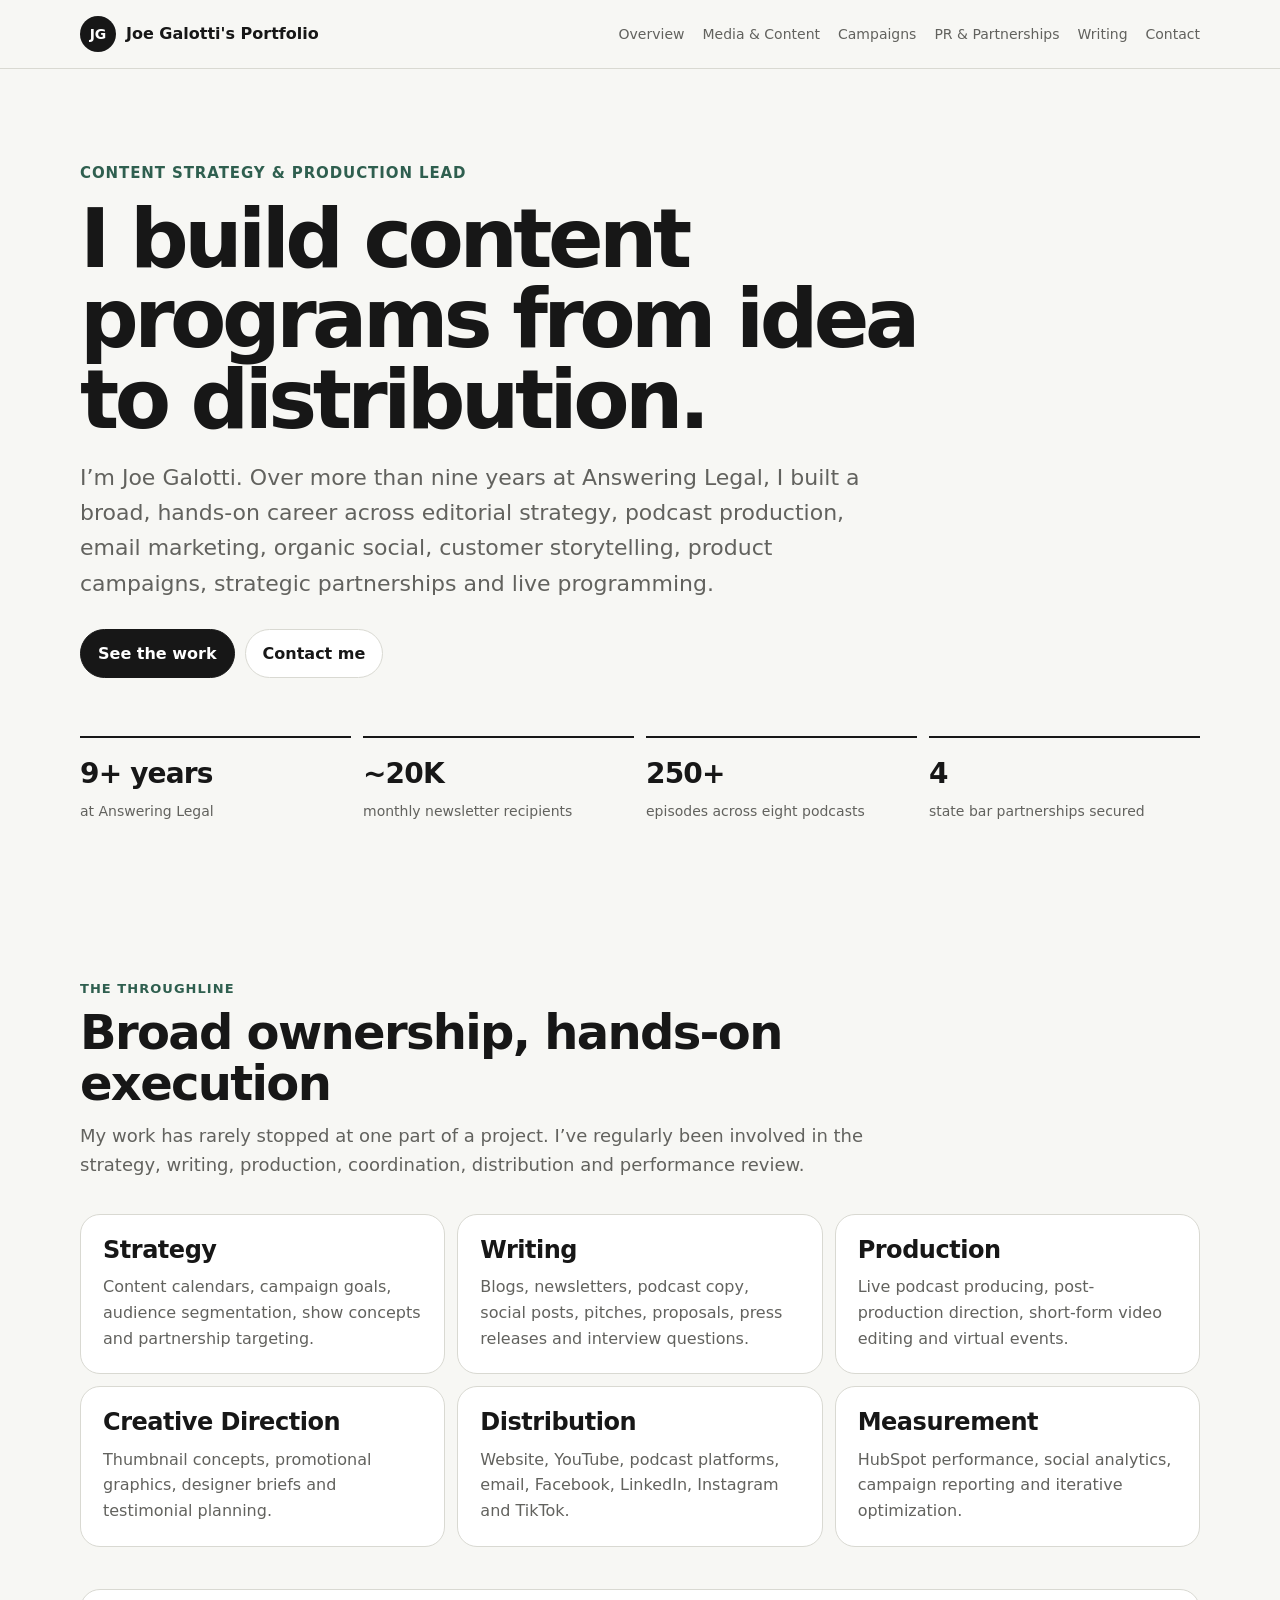
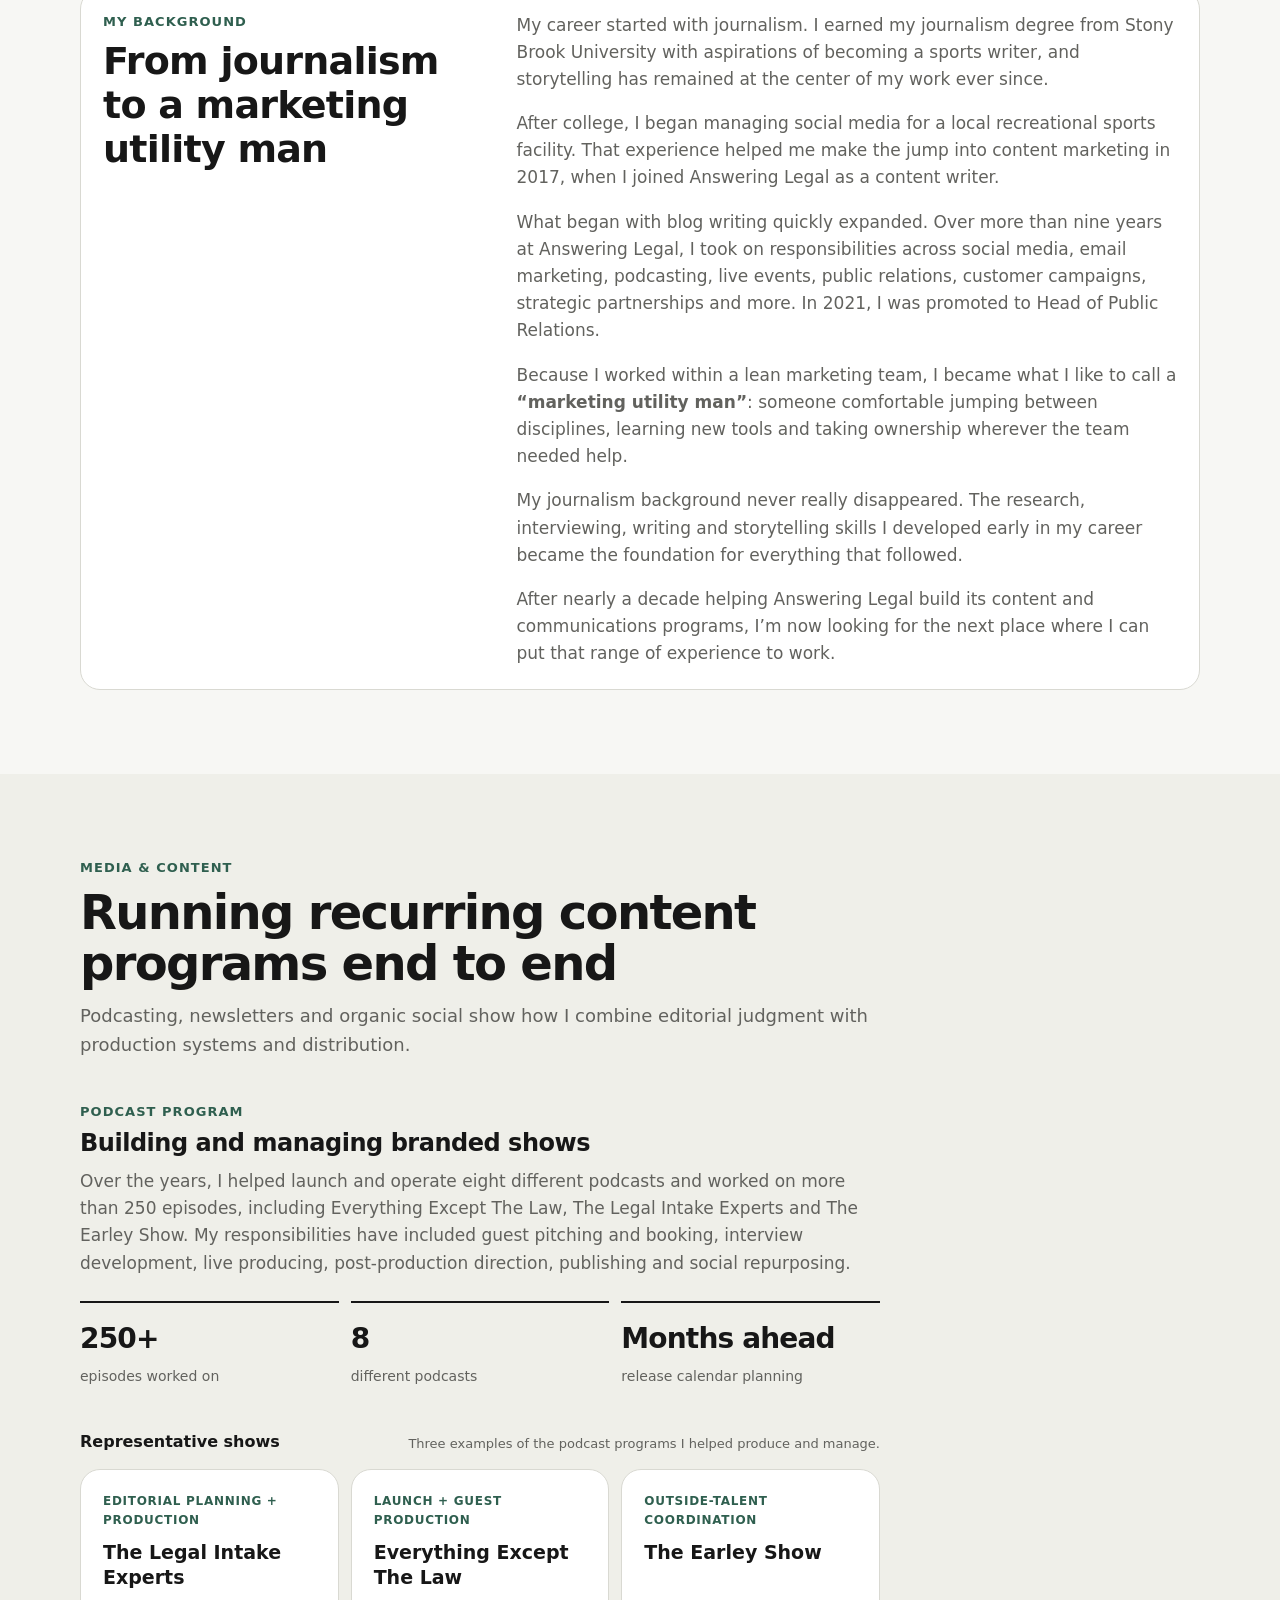
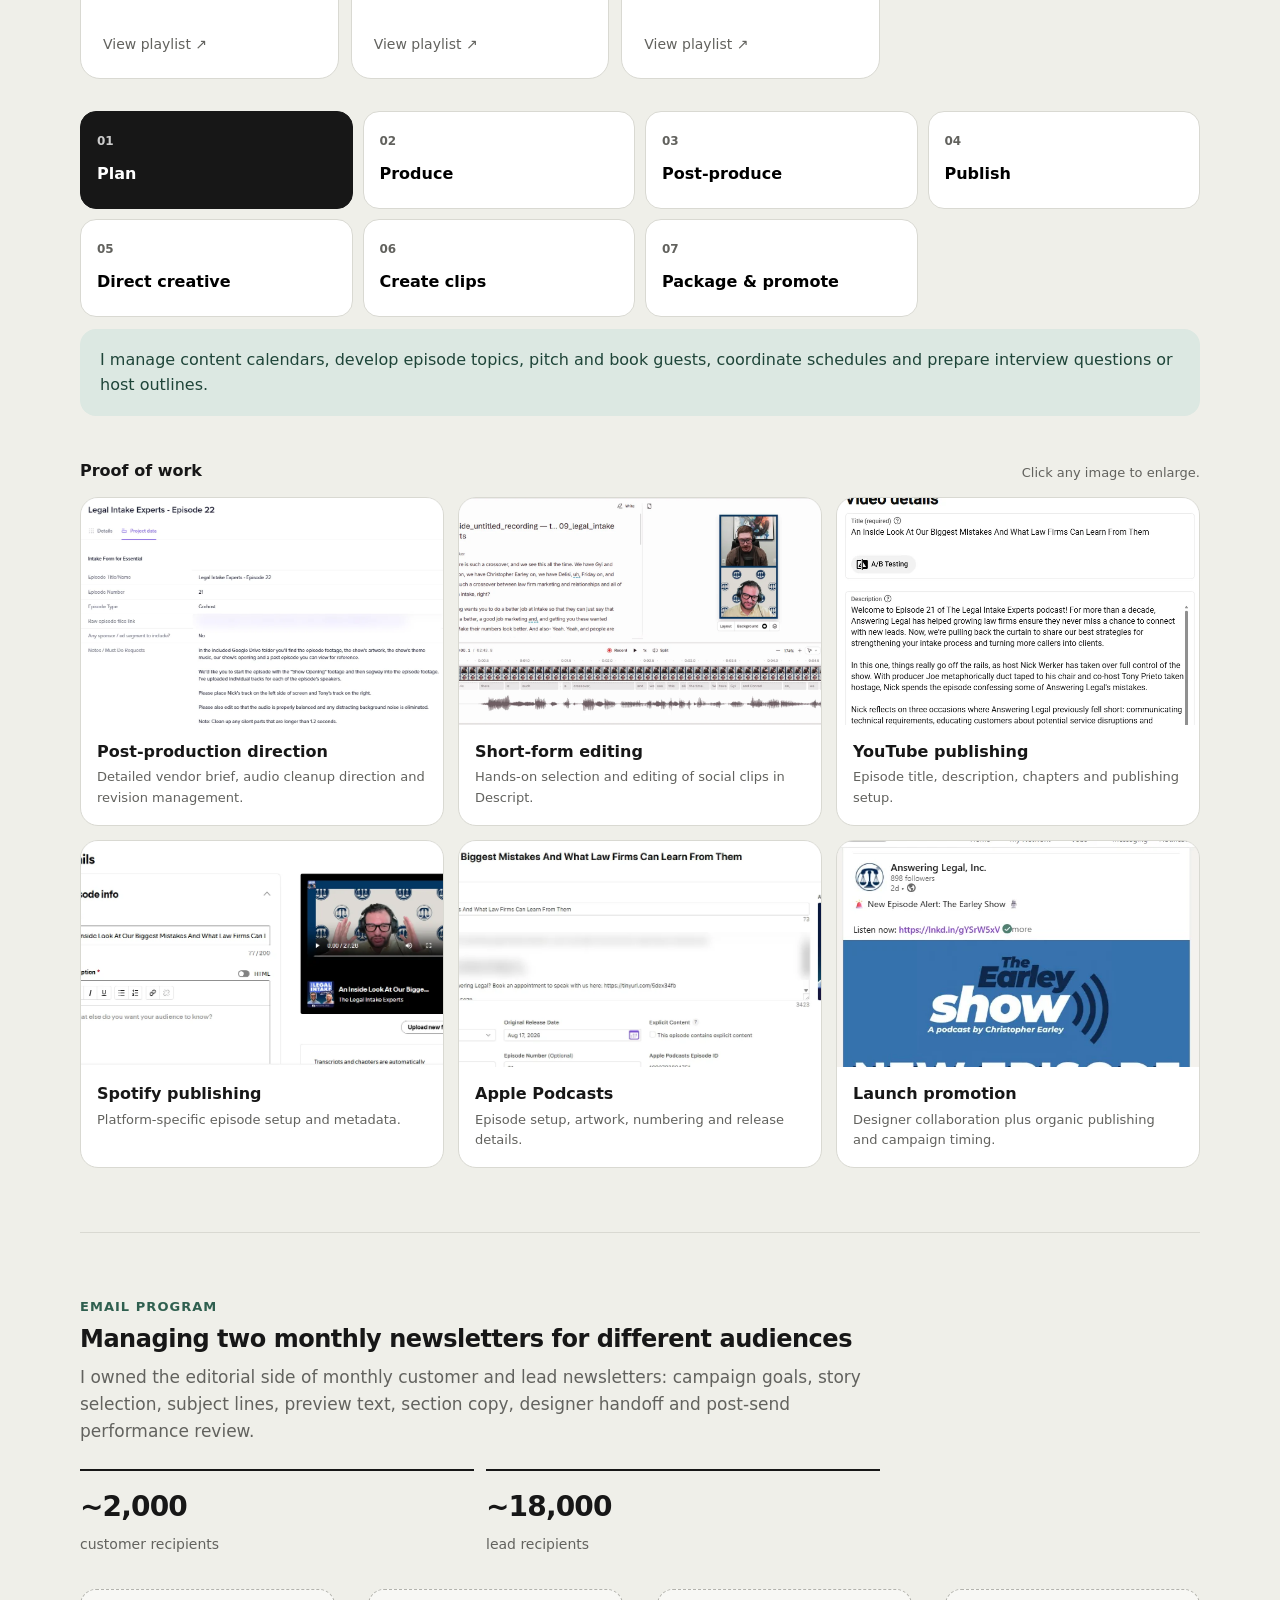
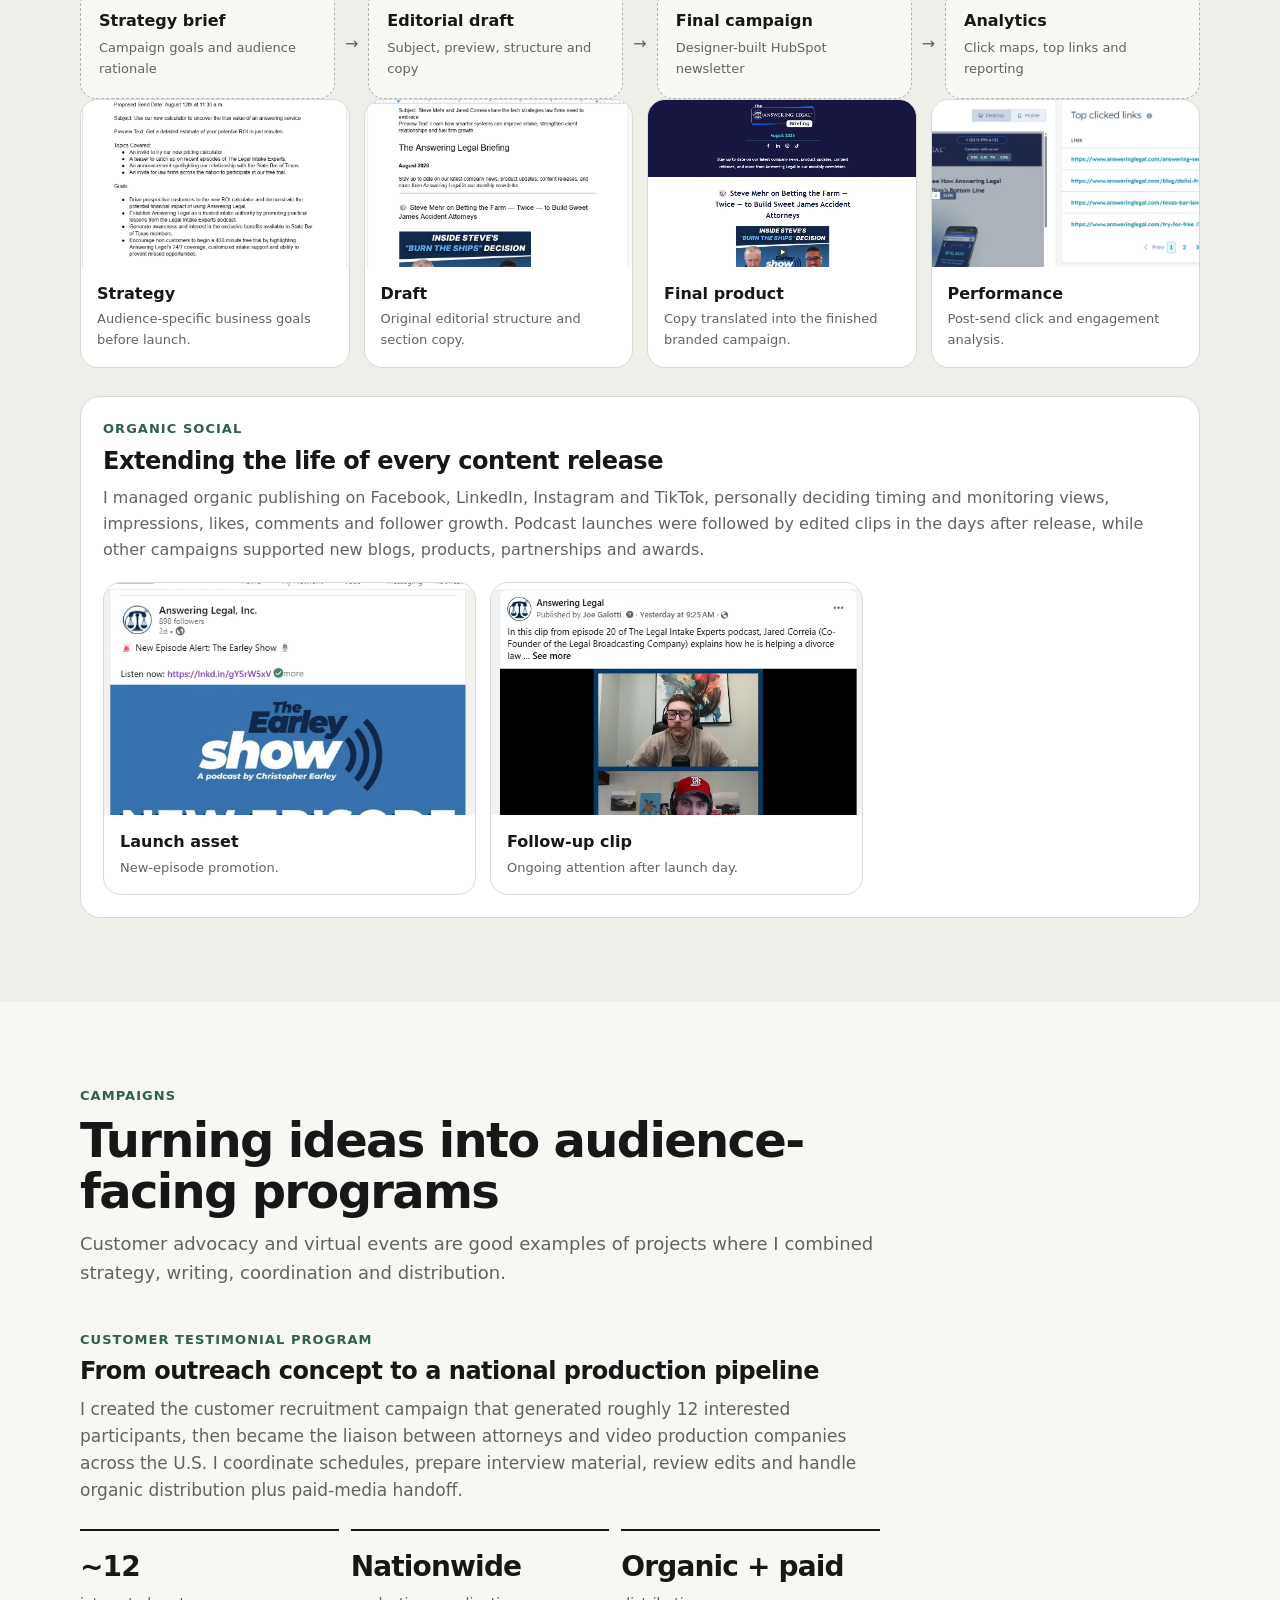
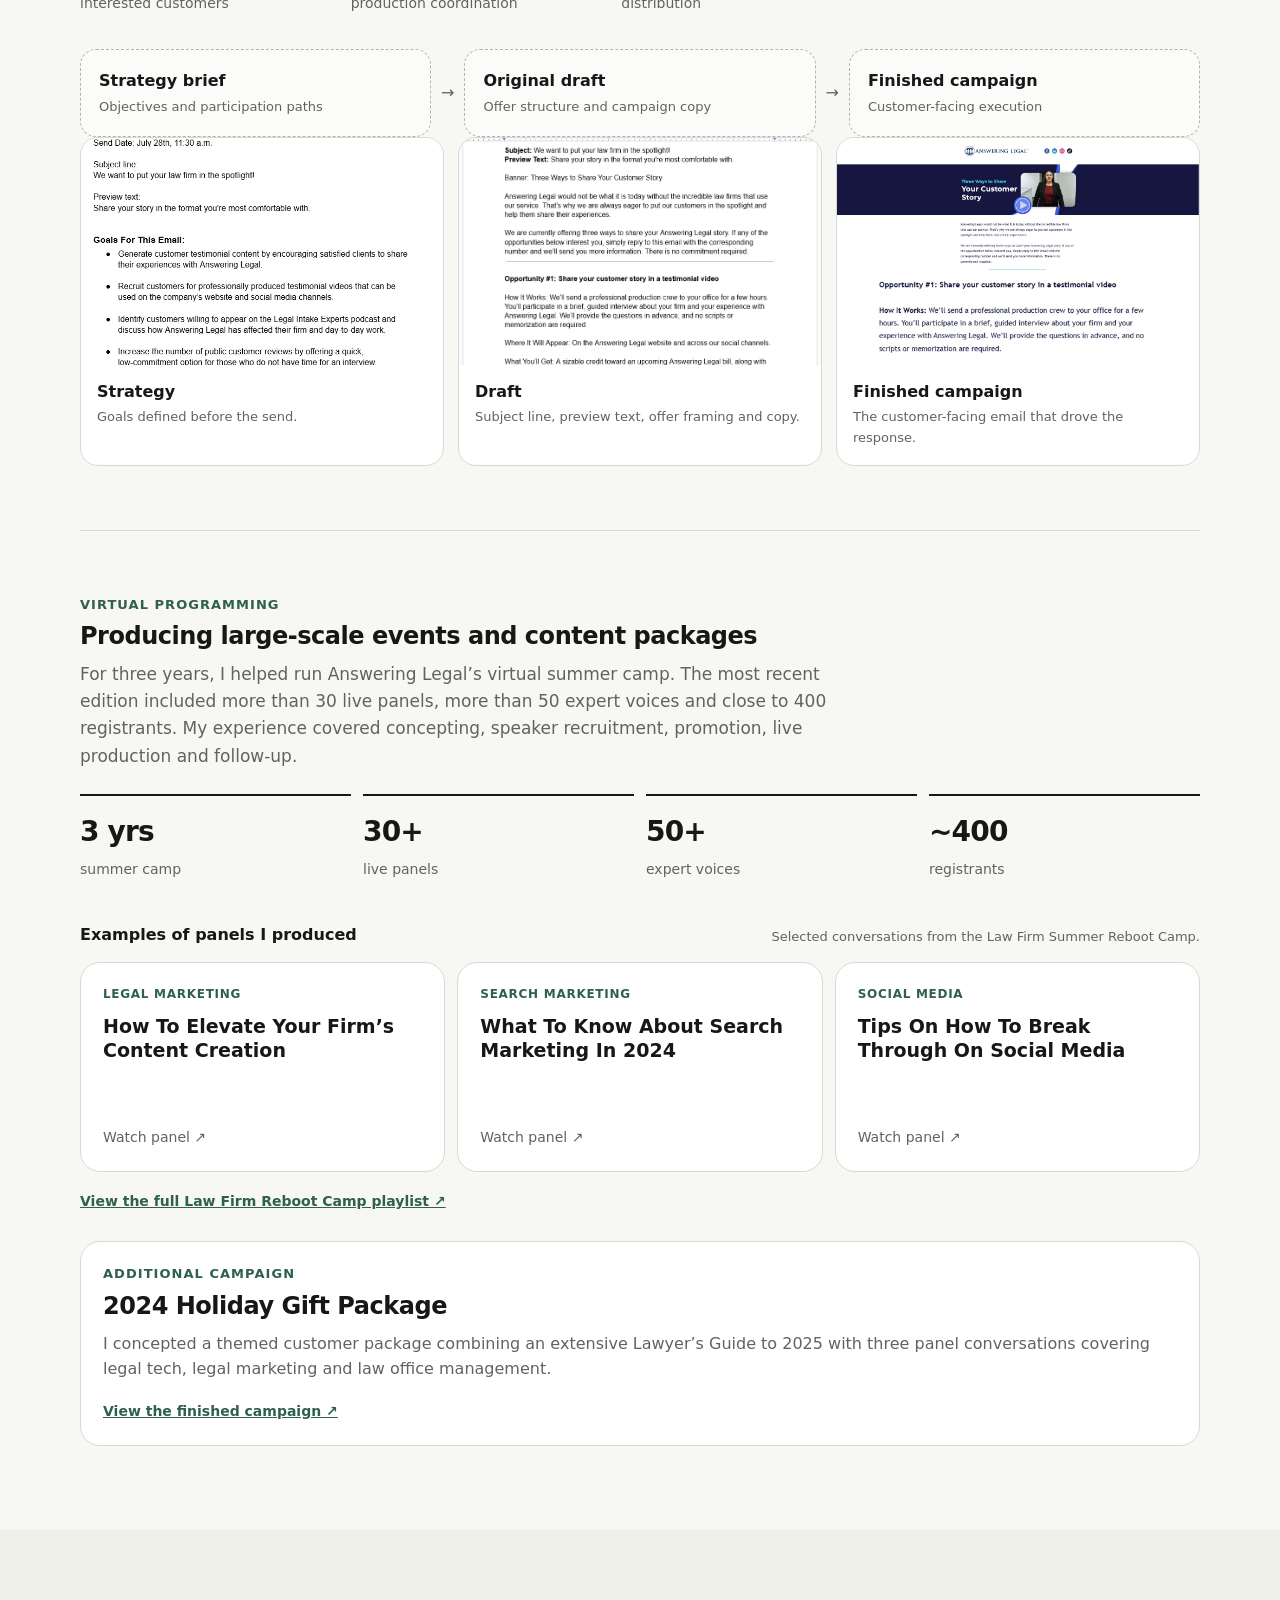
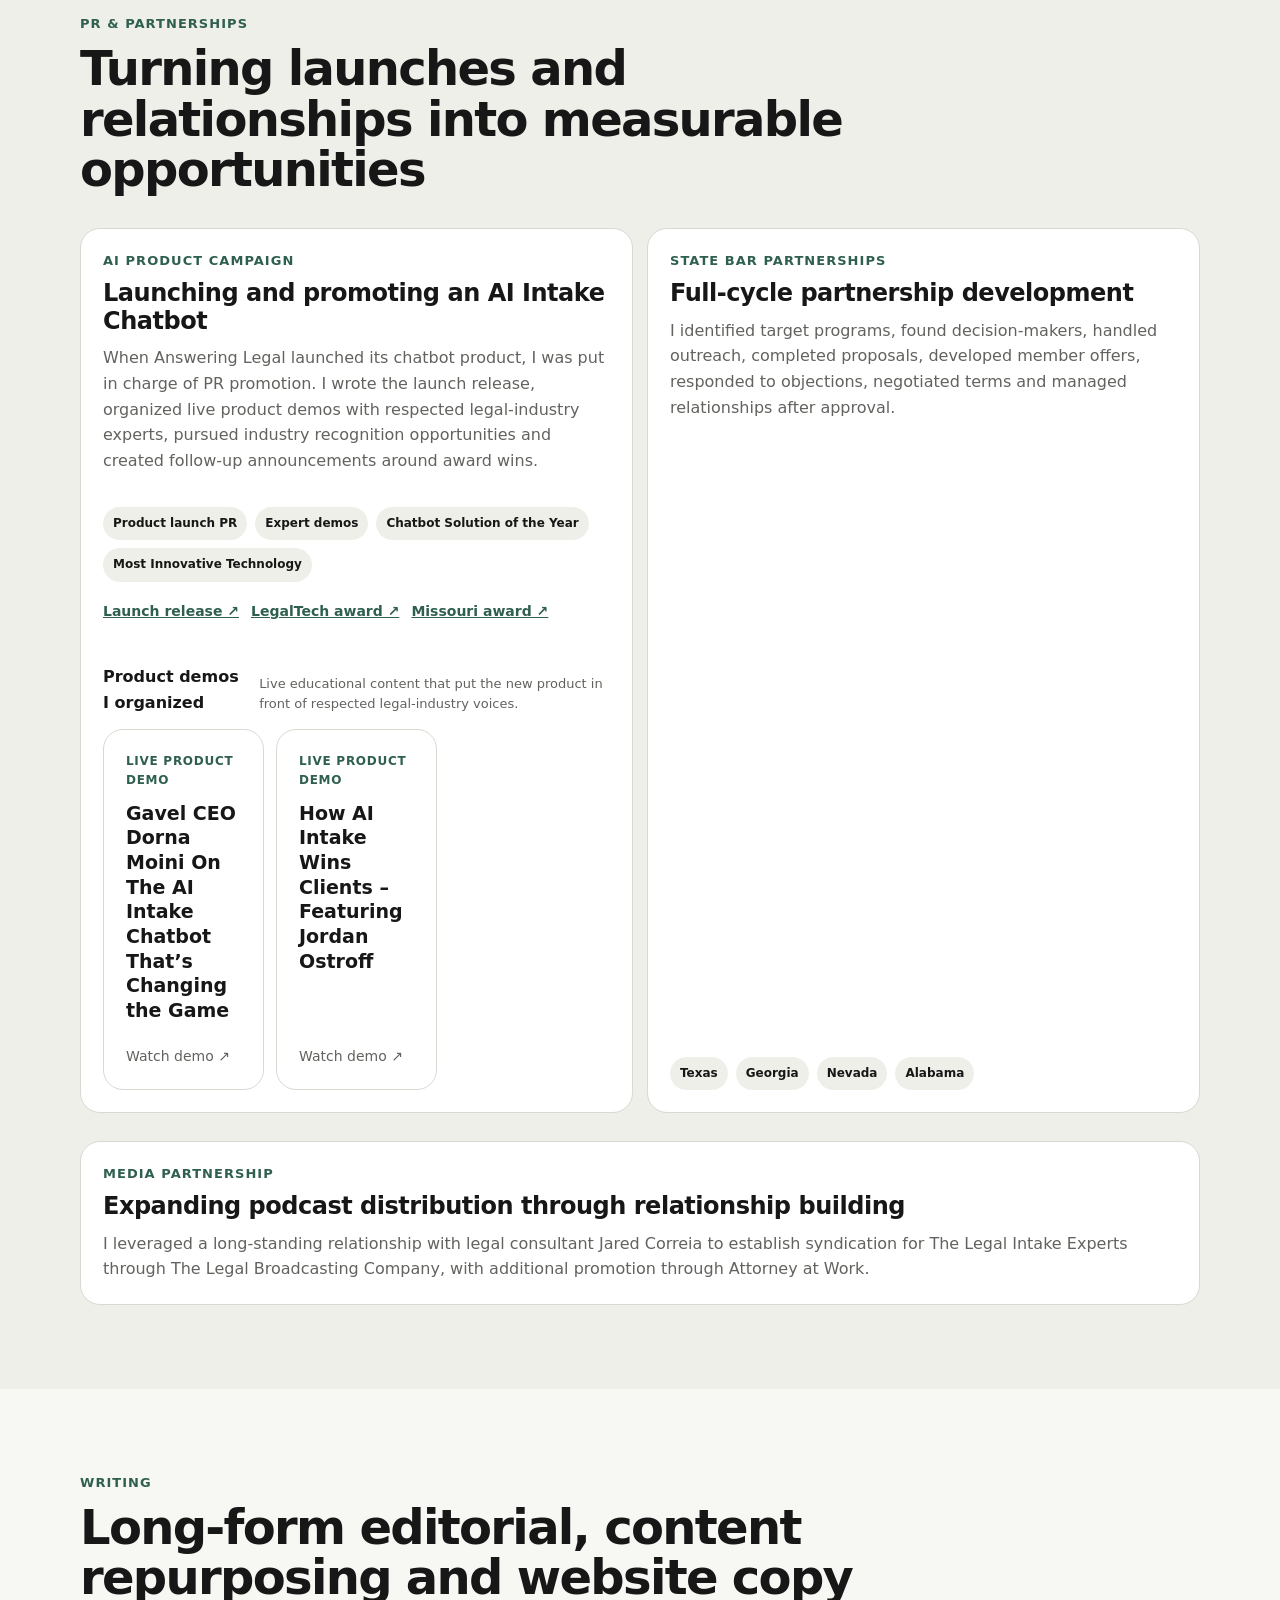
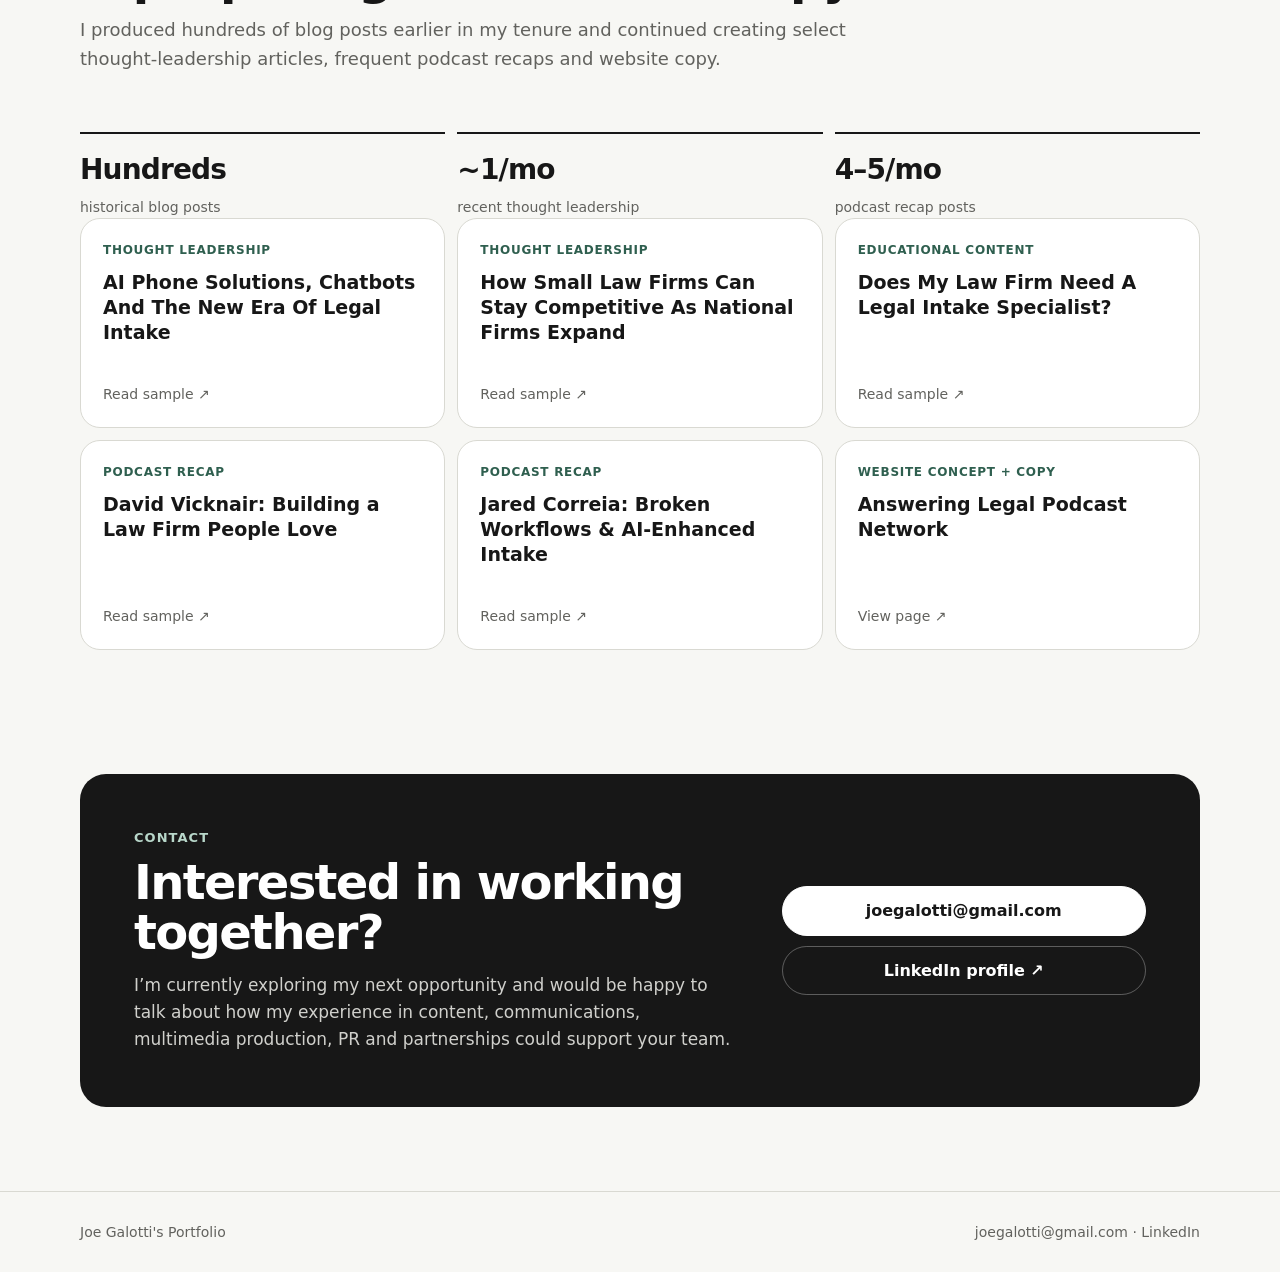
==== commit 5651d555: "Add files via upload" ====
--- a/index.html
+++ b/index.html
@@ -3,16 +3,16 @@
 <head>
   <meta charset="utf-8" />
   <meta name="viewport" content="width=device-width, initial-scale=1" />
-  <meta name="description" content="Project JG: Joe Galotti's interactive career portfolio covering content strategy, multimedia production, campaigns, PR, partnerships and writing." />
-  <title>Project JG | Joe Galotti</title>
+  <meta name="description" content="Joe Galotti's portfolio showcasing content strategy, multimedia production, editorial programs, campaigns, partnerships and writing." />
+  <title>Joe Galotti | Content Strategy & Production Lead</title>
   <link rel="stylesheet" href="styles.css" />
 </head>
 <body>
   <header class="site-header">
     <div class="wrap header-inner">
-      <a class="brand" href="#top" aria-label="Project JG home">
+      <a class="brand" href="#top" aria-label="Joe Galotti portfolio home">
         <span class="brand-mark">JG</span>
-        <span>Project JG</span>
+        <span>Joe Galotti's Portfolio</span>
       </a>
       <button class="menu-toggle" aria-expanded="false" aria-controls="site-nav">Menu</button>
       <nav id="site-nav" class="site-nav" aria-label="Primary navigation">
@@ -21,7 +21,6 @@
         <a href="#campaigns">Campaigns</a>
         <a href="#pr">PR & Partnerships</a>
         <a href="#writing">Writing</a>
-        <a href="#cover-letter">Cover Letter</a>
         <a href="#contact">Contact</a>
       </nav>
     </div>
@@ -29,18 +28,17 @@
 
   <main id="top">
     <section class="hero wrap">
-      <p class="eyebrow">Interactive cover letter + career portfolio</p>
+      <p class="hero-role">Content Strategy &amp; Production Lead</p>
       <h1>I build content programs from idea to distribution.</h1>
-      <p class="hero-copy">I’m Joe Galotti. Most recently, I served as Head of Public Relations at Answering Legal, where my work spanned editorial strategy, podcast production, email marketing, organic social, customer storytelling, product PR, strategic partnerships and live programming.</p>
+      <p class="hero-copy">I’m Joe Galotti. Over more than nine years at Answering Legal, I built a broad, hands-on career across editorial strategy, podcast production, email marketing, organic social, customer storytelling, product campaigns, strategic partnerships and live programming.</p>
       <div class="hero-actions">
         <a class="button primary" href="#media">See the work</a>
-        <a class="button" href="#cover-letter">Read cover letter</a>
         <a class="button" href="#contact">Contact me</a>
       </div>
       <div class="metrics" aria-label="Career highlights">
         <article><strong>9+ years</strong><span>at Answering Legal</span></article>
         <article><strong>~20K</strong><span>monthly newsletter recipients</span></article>
-        <article><strong>99+</strong><span>episodes across two core shows</span></article>
+        <article><strong>250+</strong><span>episodes across eight podcasts</span></article>
         <article><strong>4</strong><span>state bar partnerships secured</span></article>
       </div>
     </section>
@@ -88,11 +86,17 @@
           <div class="case-copy">
             <p class="eyebrow">Podcast program</p>
             <h3>Building and managing branded shows</h3>
-            <p>I helped launch and operate multiple Answering Legal podcasts, including Everything Except The Law, The Legal Intake Experts and The Earley Show. My responsibilities have included guest pitching and booking, interview development, live producing, post-production direction, publishing and social repurposing.</p>
+            <p>Over the years, I helped launch and operate eight different podcasts and worked on more than 250 episodes, including Everything Except The Law, The Legal Intake Experts and The Earley Show. My responsibilities have included guest pitching and booking, interview development, live producing, post-production direction, publishing and social repurposing.</p>
             <div class="metrics compact three">
-              <article><strong>79</strong><span>Everything Except The Law episodes</span></article>
-              <article><strong>20+</strong><span>The Legal Intake Experts episodes</span></article>
+              <article><strong>250+</strong><span>episodes worked on</span></article>
+              <article><strong>8</strong><span>different podcasts</span></article>
               <article><strong>Months ahead</strong><span>release calendar planning</span></article>
+            </div>
+            <div class="gallery-heading"><strong>Representative shows</strong><span>Three examples of the podcast programs I helped produce and manage.</span></div>
+            <div class="sample-grid podcast-playlists">
+              <a class="sample card" target="_blank" rel="noreferrer" href="https://youtube.com/playlist?list=PLApvRZP50VcOOG_oG1P1y4zCXZ3923wj4&si=vPfbid61nEk0F_Nj"><span>Editorial planning + production</span><strong>The Legal Intake Experts</strong><em>View playlist ↗</em></a>
+              <a class="sample card" target="_blank" rel="noreferrer" href="https://youtube.com/playlist?list=PLApvRZP50VcMVK5EgcbcKrVaEu25sDGXZ&si=EDeWqYEuStNvhu0W"><span>Launch + guest production</span><strong>Everything Except The Law</strong><em>View playlist ↗</em></a>
+              <a class="sample card" target="_blank" rel="noreferrer" href="https://youtube.com/playlist?list=PLApvRZP50VcPn0jzjK5nCqVLHkLUbQuUg&si=R9Slco6HmJQI4y38"><span>Outside-talent coordination</span><strong>The Earley Show</strong><em>View playlist ↗</em></a>
             </div>
           </div>
           <div class="workflow" aria-label="Podcast workflow">
@@ -184,6 +188,17 @@
       <article class="case-study divider-top">
         <div class="case-copy"><p class="eyebrow">Virtual programming</p><h3>Producing large-scale events and content packages</h3><p>For three years, I helped run Answering Legal’s virtual summer camp. The most recent edition included more than 30 live panels, more than 50 expert voices and close to 400 registrants. My experience covered concepting, speaker recruitment, promotion, live production and follow-up.</p></div>
         <div class="metrics compact four"><article><strong>3 yrs</strong><span>summer camp</span></article><article><strong>30+</strong><span>live panels</span></article><article><strong>50+</strong><span>expert voices</span></article><article><strong>~400</strong><span>registrants</span></article></div>
+
+        <div class="panel-examples">
+          <div class="gallery-heading"><strong>Examples of panels I produced</strong><span>Selected conversations from the Law Firm Summer Reboot Camp.</span></div>
+          <div class="sample-grid">
+            <a class="sample card" target="_blank" rel="noreferrer" href="https://www.youtube.com/watch?v=VTb400AKgJ0"><span>Legal marketing</span><strong>How To Elevate Your Firm’s Content Creation</strong><em>Watch panel ↗</em></a>
+            <a class="sample card" target="_blank" rel="noreferrer" href="https://www.youtube.com/watch?v=GlyWusAFP38"><span>Search marketing</span><strong>What To Know About Search Marketing In 2024</strong><em>Watch panel ↗</em></a>
+            <a class="sample card" target="_blank" rel="noreferrer" href="https://www.youtube.com/watch?v=Aas4e_u0Bwg"><span>Social media</span><strong>Tips On How To Break Through On Social Media</strong><em>Watch panel ↗</em></a>
+          </div>
+          <p class="playlist-link"><a class="text-link" href="https://youtube.com/playlist?list=PLApvRZP50VcNZ5VKEDxeiSSbTHLAUfIBZ&si=Rnv9NkuyC3qrZ2NW" target="_blank" rel="noreferrer">View the full Law Firm Reboot Camp playlist ↗</a></p>
+        </div>
+
         <div class="mini-case card"><p class="eyebrow">Additional campaign</p><h3>2024 Holiday Gift Package</h3><p>I concepted a themed customer package combining an extensive Lawyer’s Guide to 2025 with three panel conversations covering legal tech, legal marketing and law office management.</p><a class="text-link" href="https://www.answeringlegal.com/2024-holiday-gift-package" target="_blank" rel="noreferrer">View the finished campaign ↗</a></div>
       </article>
     </section>
@@ -192,7 +207,7 @@
       <div class="wrap">
         <div class="section-heading"><p class="eyebrow">PR & Partnerships</p><h2>Turning launches and relationships into measurable opportunities</h2></div>
         <div class="case-grid">
-          <article class="card feature-card"><p class="eyebrow">AI product PR</p><h3>Launching and promoting an AI Intake Chatbot</h3><p>When Answering Legal launched its chatbot product, I was put in charge of PR promotion. I wrote the launch release, pursued industry recognition opportunities and created follow-up announcements around award wins.</p><div class="tag-row"><span>Chatbot Solution of the Year</span><span>Most Innovative Technology</span></div><div class="link-row"><a href="https://www.answeringlegal.com/blog/answering-legal-launches-free-intake-chatbot-to-help-law-firms" target="_blank" rel="noreferrer">Launch release ↗</a><a href="https://www.answeringlegal.com/blog/answering-legal-wins-chatbot-solution-of-the-year-at-the-2025-legaltech-breakthrough-awards" target="_blank" rel="noreferrer">LegalTech award ↗</a><a href="https://www.answeringlegal.com/blog/answering-legals-intake-chatbot-named-most-innovative-technology-by-missouri-lawyers-media" target="_blank" rel="noreferrer">Missouri award ↗</a></div></article>
+          <article class="card feature-card"><p class="eyebrow">AI product campaign</p><h3>Launching and promoting an AI Intake Chatbot</h3><p>When Answering Legal launched its chatbot product, I was put in charge of PR promotion. I wrote the launch release, organized live product demos with respected legal-industry experts, pursued industry recognition opportunities and created follow-up announcements around award wins.</p><div class="tag-row"><span>Product launch PR</span><span>Expert demos</span><span>Chatbot Solution of the Year</span><span>Most Innovative Technology</span></div><div class="link-row"><a href="https://www.answeringlegal.com/blog/answering-legal-launches-free-intake-chatbot-to-help-law-firms" target="_blank" rel="noreferrer">Launch release ↗</a><a href="https://www.answeringlegal.com/blog/answering-legal-wins-chatbot-solution-of-the-year-at-the-2025-legaltech-breakthrough-awards" target="_blank" rel="noreferrer">LegalTech award ↗</a><a href="https://www.answeringlegal.com/blog/answering-legals-intake-chatbot-named-most-innovative-technology-by-missouri-lawyers-media" target="_blank" rel="noreferrer">Missouri award ↗</a></div><div class="gallery-heading"><strong>Product demos I organized</strong><span>Live educational content that put the new product in front of respected legal-industry voices.</span></div><div class="sample-grid chatbot-demos"><a class="sample card" target="_blank" rel="noreferrer" href="https://youtu.be/35AnM_xU4f8?si=bgF1chFHca8vjsUJ"><span>Live product demo</span><strong>Gavel CEO Dorna Moini On The AI Intake Chatbot That’s Changing the Game</strong><em>Watch demo ↗</em></a><a class="sample card" target="_blank" rel="noreferrer" href="https://youtu.be/Lv1ILBxaiY4?si=ftoEtMusnKGCh3Es"><span>Live product demo</span><strong>How AI Intake Wins Clients – Featuring Jordan Ostroff</strong><em>Watch demo ↗</em></a></div></article>
           <article class="card feature-card"><p class="eyebrow">State bar partnerships</p><h3>Full-cycle partnership development</h3><p>I identified target programs, found decision-makers, handled outreach, completed proposals, developed member offers, responded to objections, negotiated terms and managed relationships after approval.</p><div class="tag-row"><span>Texas</span><span>Georgia</span><span>Nevada</span><span>Alabama</span></div></article>
         </div>
         <article class="mini-case card"><p class="eyebrow">Media partnership</p><h3>Expanding podcast distribution through relationship building</h3><p>I leveraged a long-standing relationship with legal consultant Jared Correia to establish syndication for The Legal Intake Experts through The Legal Broadcasting Company, with additional promotion through Attorney at Work.</p></article>
@@ -212,20 +227,6 @@
       </div>
     </section>
 
-    <section id="cover-letter" class="section alt">
-      <div class="wrap split">
-        <div class="section-heading sticky-copy"><p class="eyebrow">Traditional entry point</p><h2>Cover letter</h2><p>This section can be customized for each application while the proof-of-work portfolio stays consistent.</p></div>
-        <article class="letter card">
-          <p>Dear Hiring Manager,</p>
-          <p>I’m excited to apply for a content and communications role where I can bring the range of skills I developed during more than nine years at Answering Legal.</p>
-          <p>Most recently, I served as Head of Public Relations. In that role, I moved constantly between strategy and execution. On a given day I might direct a podcast edit, write a newsletter reaching thousands of recipients, coordinate a customer testimonial project, build PR around a new product or develop a proposal for a state bar association.</p>
-          <p>What distinguishes my experience is how hands-on the work has been. I haven’t simply overseen content from a distance. I’ve written it, produced it, published it, coordinated the people behind it, reviewed its performance and used what I learned to improve the next project.</p>
-          <p>This portfolio provides a closer look at that work and the range of skills I would bring to my next team.</p>
-          <p>Joe Galotti</p>
-        </article>
-      </div>
-    </section>
-
     <section id="contact" class="section wrap contact-section">
       <div class="contact-panel">
         <div class="contact-copy">
@@ -241,7 +242,7 @@
     </section>
   </main>
 
-  <footer><div class="wrap footer-inner"><span>Project JG</span><span><a href="mailto:joegalotti@gmail.com">joegalotti@gmail.com</a> · <a href="https://www.linkedin.com/in/joegalotti/" target="_blank" rel="noreferrer">LinkedIn</a></span></div></footer>
+  <footer><div class="wrap footer-inner"><span>Joe Galotti's Portfolio</span><span><a href="mailto:joegalotti@gmail.com">joegalotti@gmail.com</a> · <a href="https://www.linkedin.com/in/joegalotti/" target="_blank" rel="noreferrer">LinkedIn</a></span></div></footer>
 
   <div class="lightbox" id="lightbox" hidden>
     <button class="lightbox-close" type="button" aria-label="Close image">×</button>
--- a/styles.css
+++ b/styles.css
@@ -25,6 +25,7 @@
 .site-nav a:hover { color: var(--text); }
 .menu-toggle { display: none; border: 1px solid var(--border); background: var(--surface); padding: 8px 12px; border-radius: 999px; }
 .hero { padding-block: 92px 72px; }
+.hero-role { margin: 0 0 14px; color: var(--accent); font-size: 15px; font-weight: 800; letter-spacing: .06em; text-transform: uppercase; }
 .eyebrow { margin: 0 0 8px; color: var(--accent); font-size: 13px; font-weight: 800; letter-spacing: .08em; text-transform: uppercase; }
 h1,h2,h3,p { margin-top: 0; }
 h1 { margin-bottom: 20px; max-width: 850px; font-size: clamp(44px, 8vw, 82px); line-height: .98; letter-spacing: -.055em; }
@@ -142,3 +143,7 @@
 .footer-inner a { color: inherit; text-decoration: none; }
 .footer-inner a:hover { color: var(--text); text-decoration: underline; }
 @media (max-width: 760px) { .contact-panel { grid-template-columns: 1fr; gap: 24px; } }
+
+.panel-examples { margin-top: 34px; }
+.panel-examples .sample-grid { margin-top: 0; }
+.playlist-link { margin: 16px 0 0; }
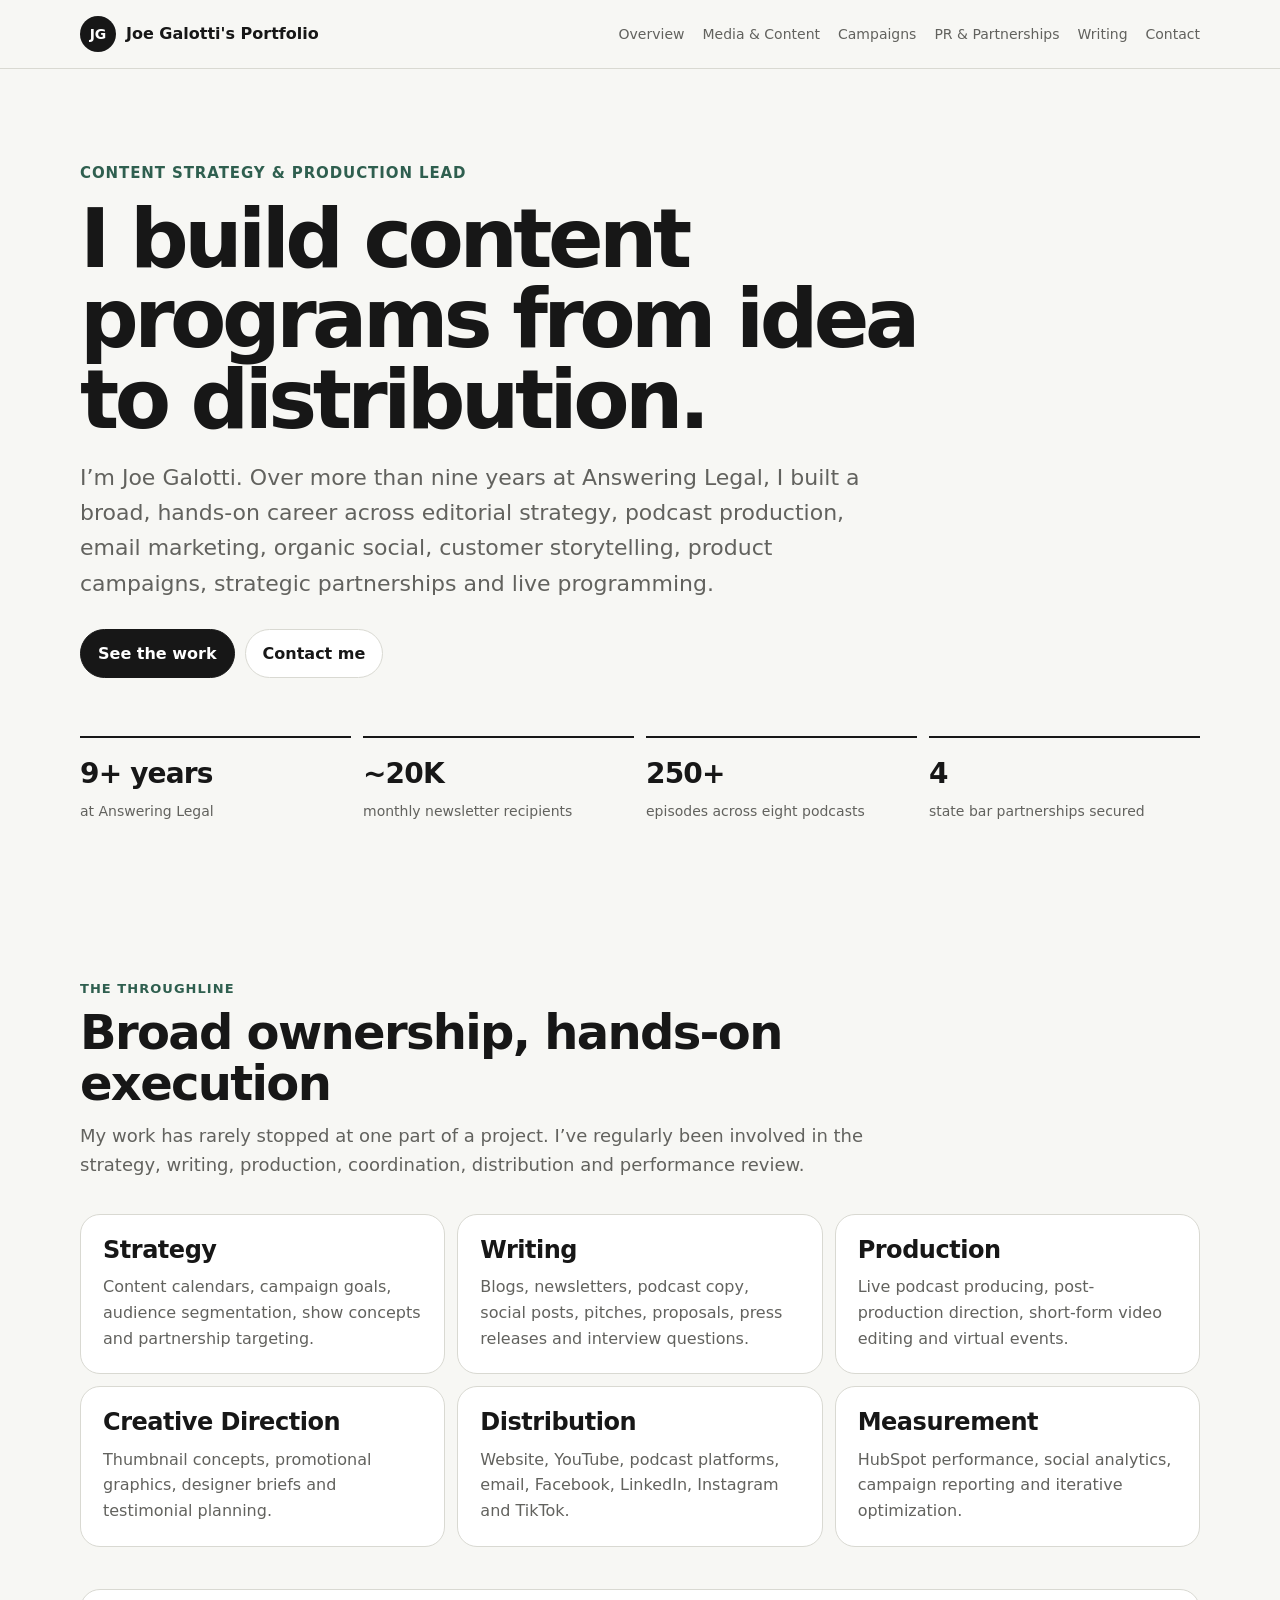
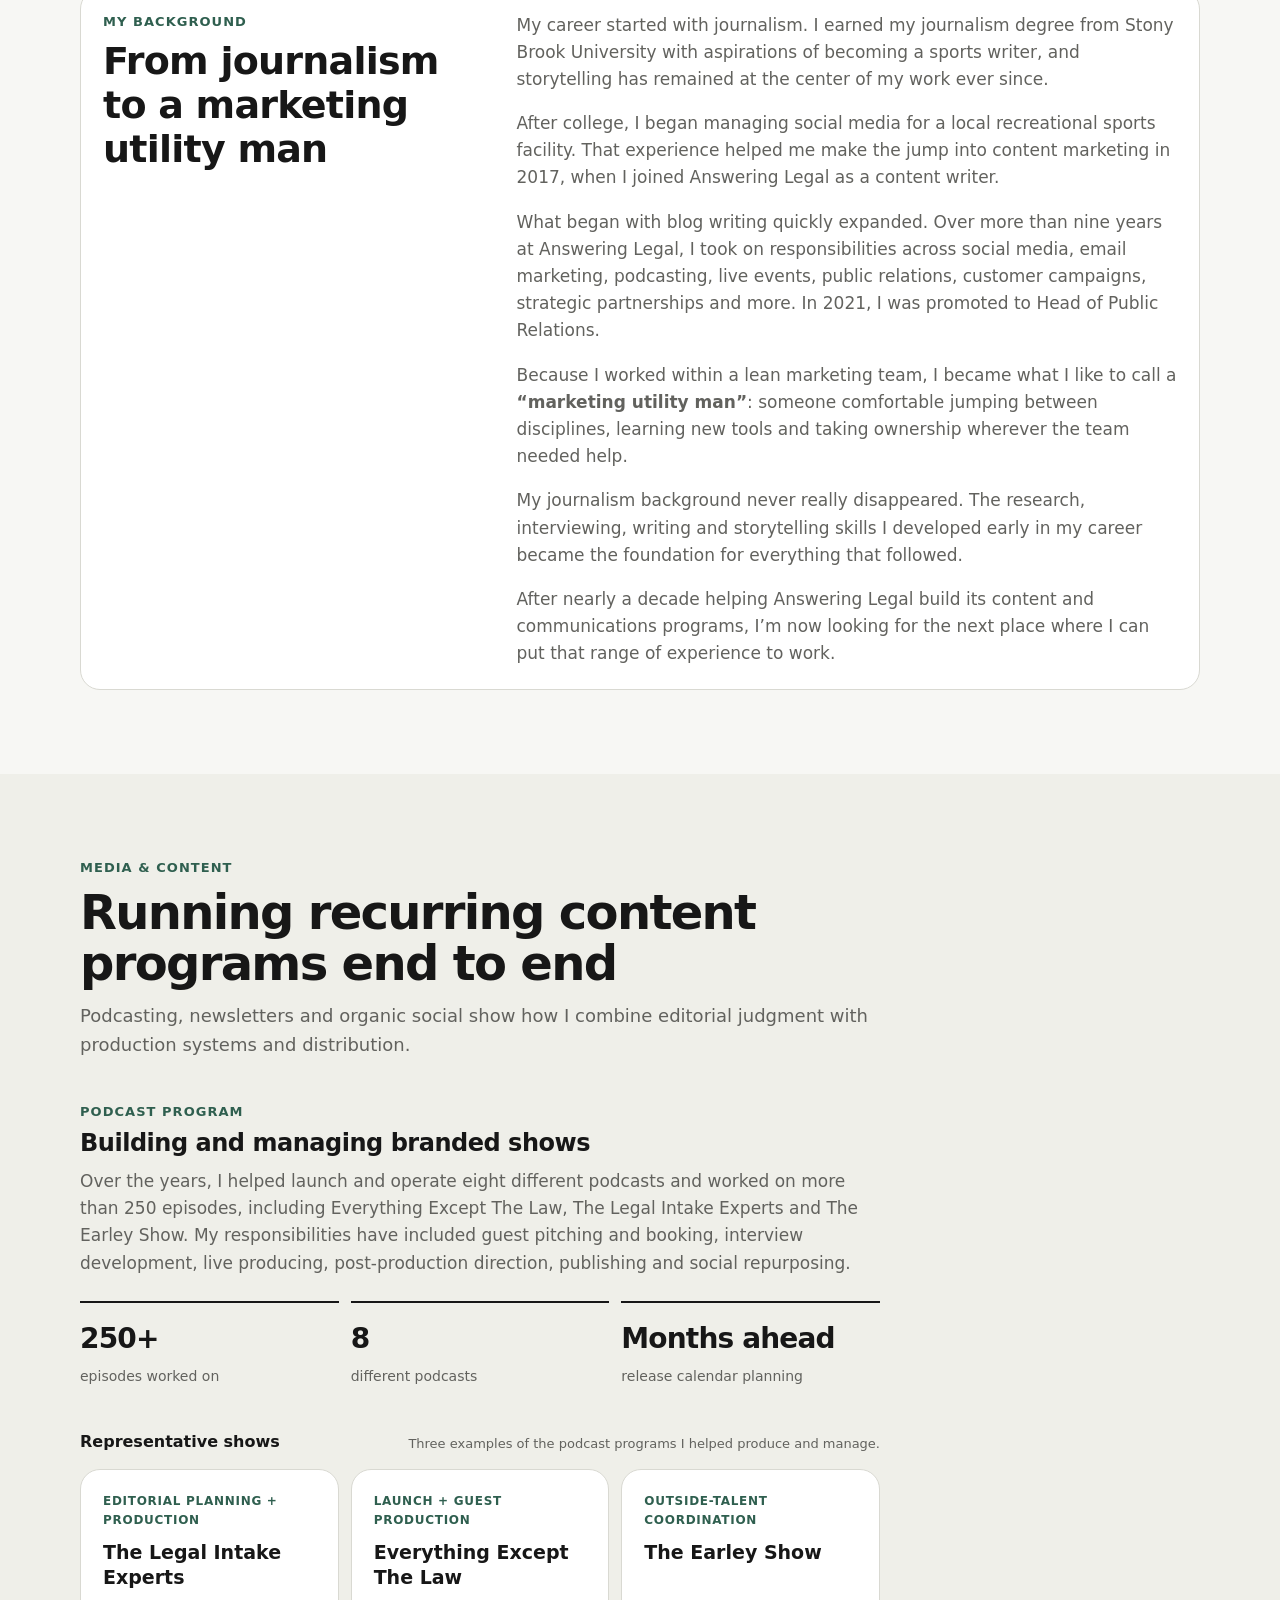
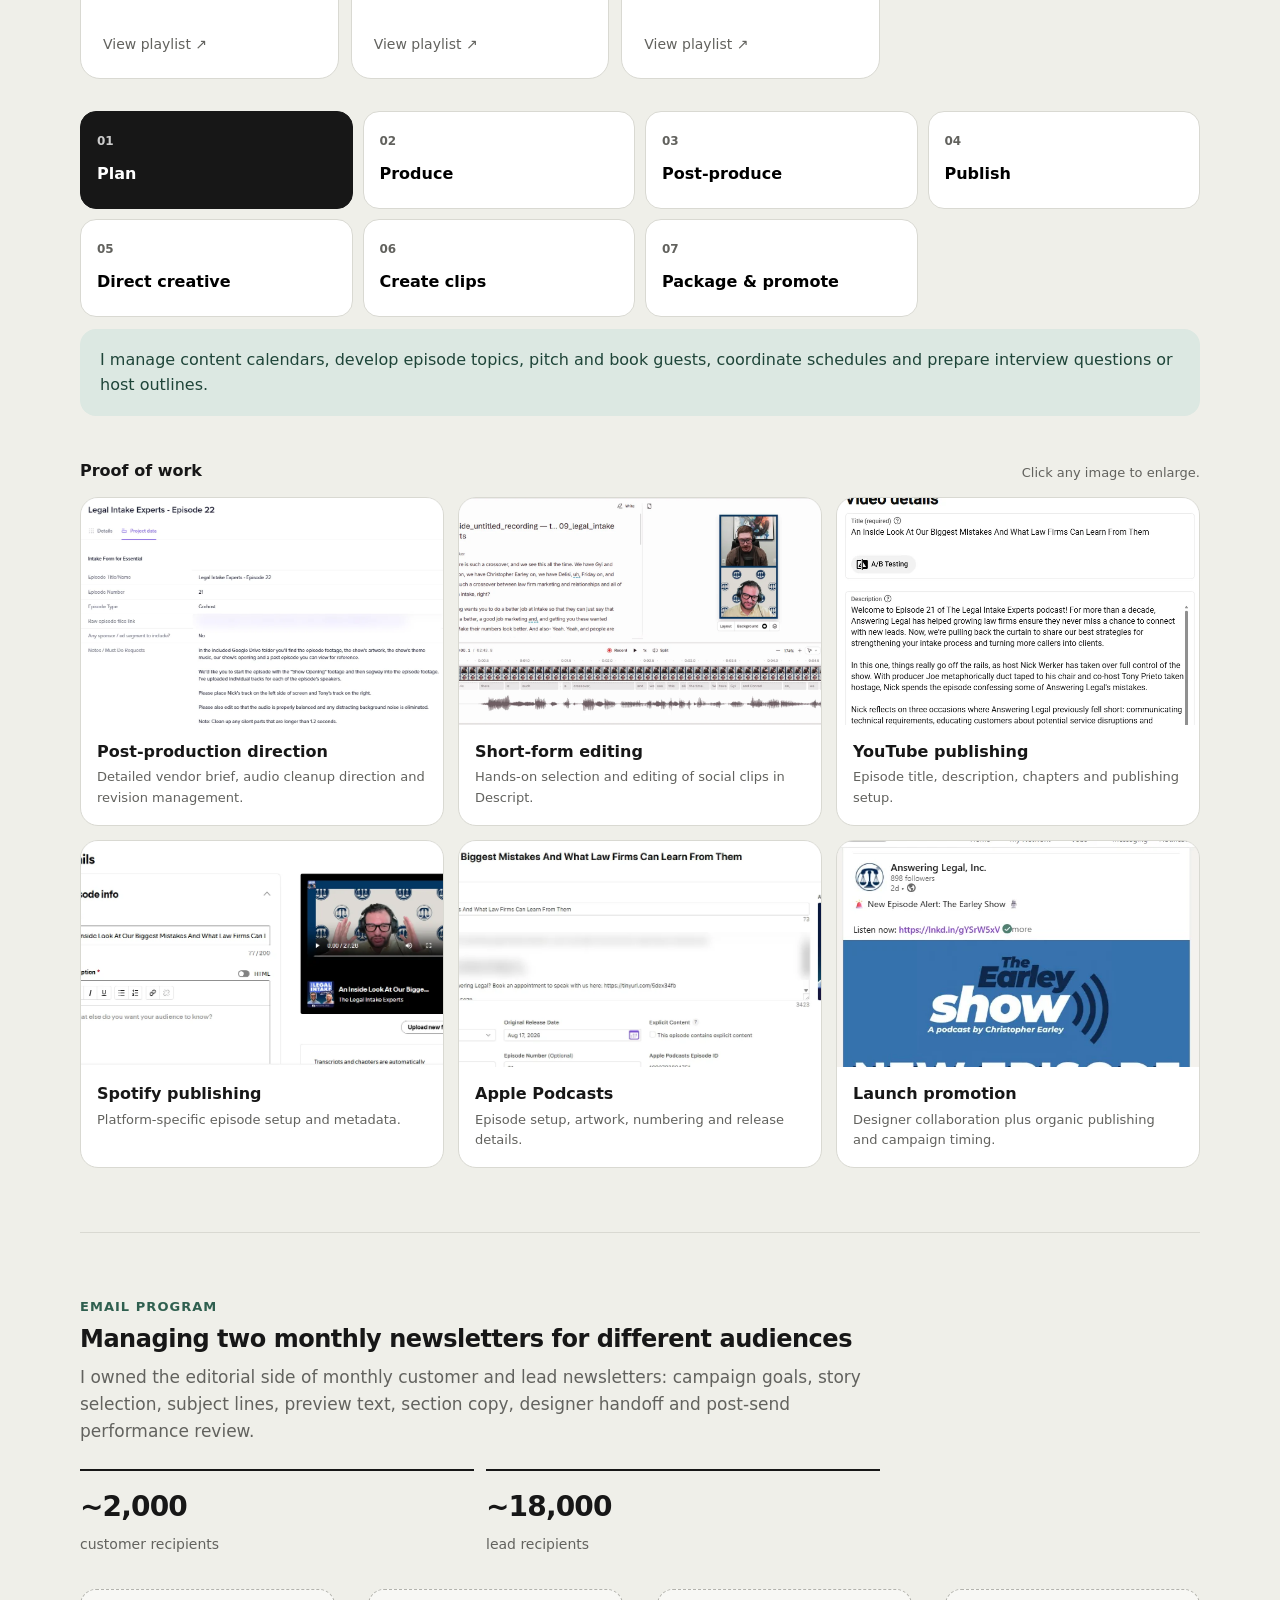
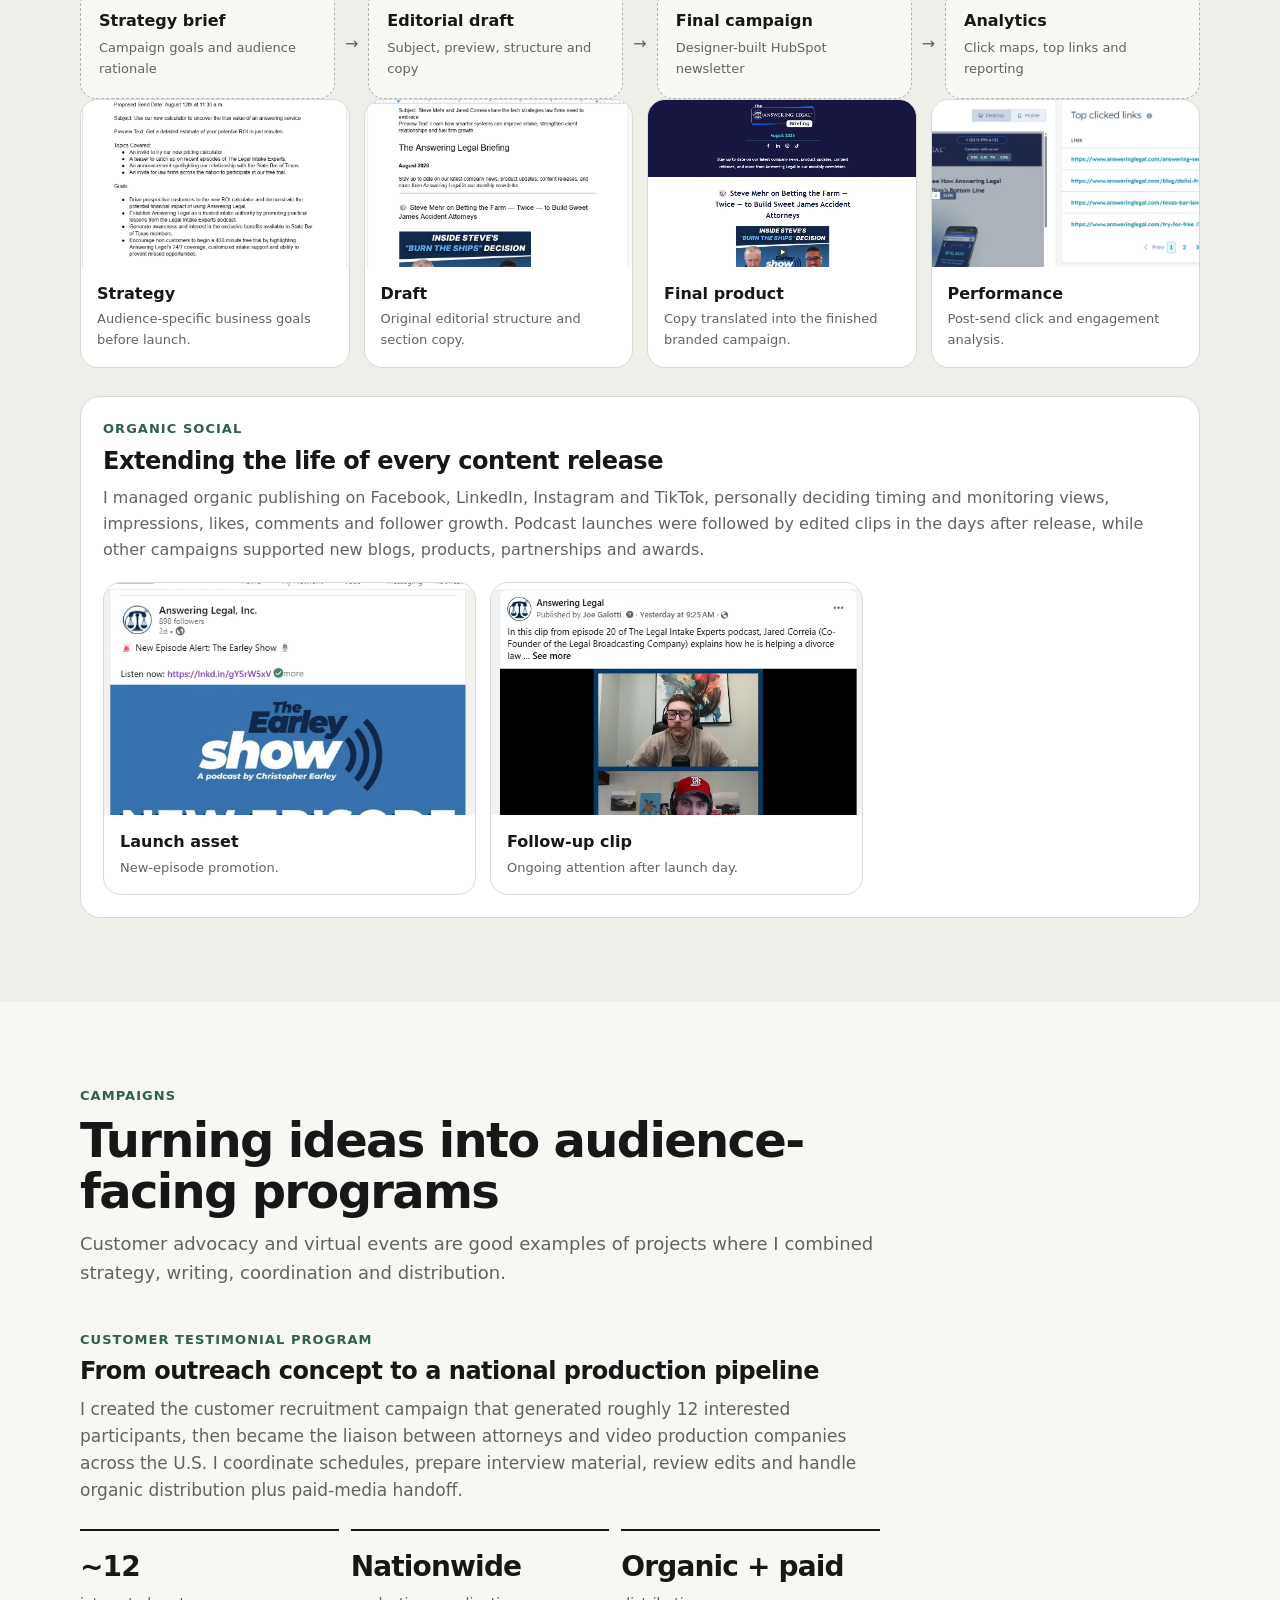
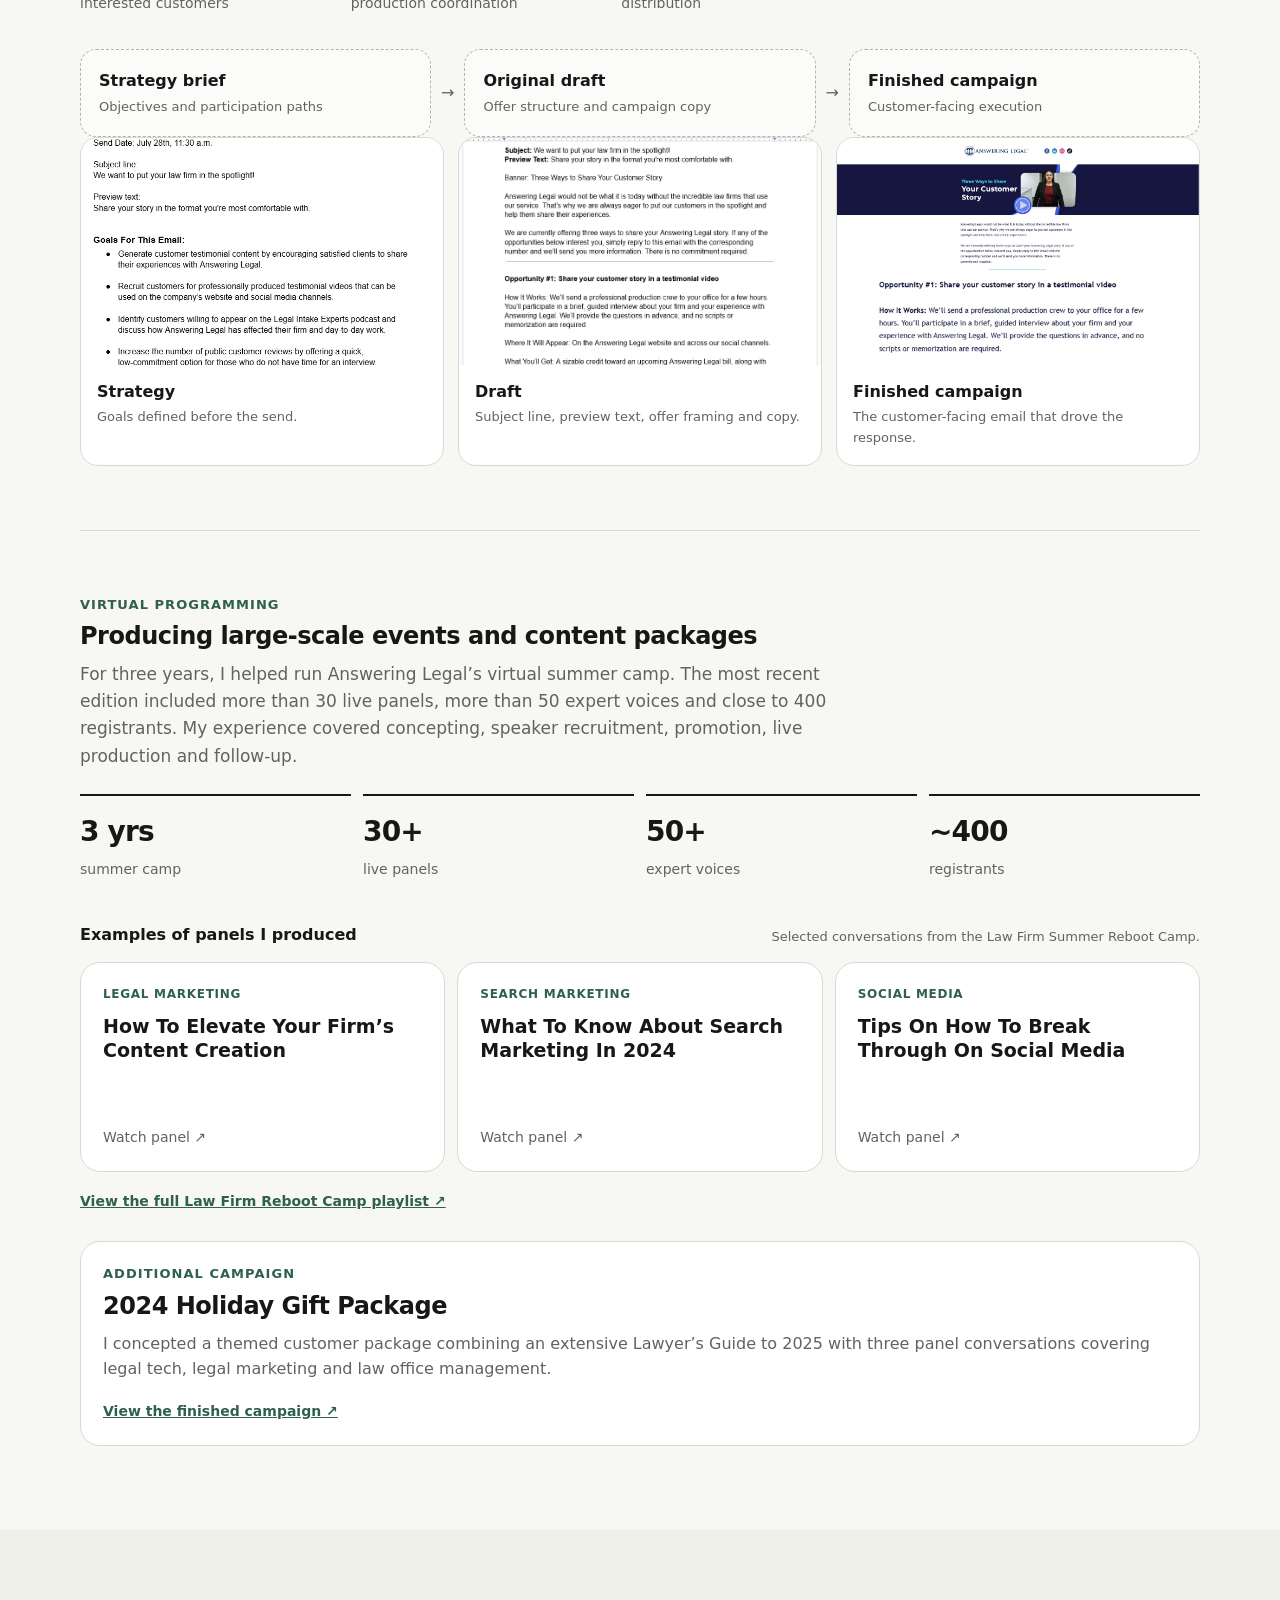
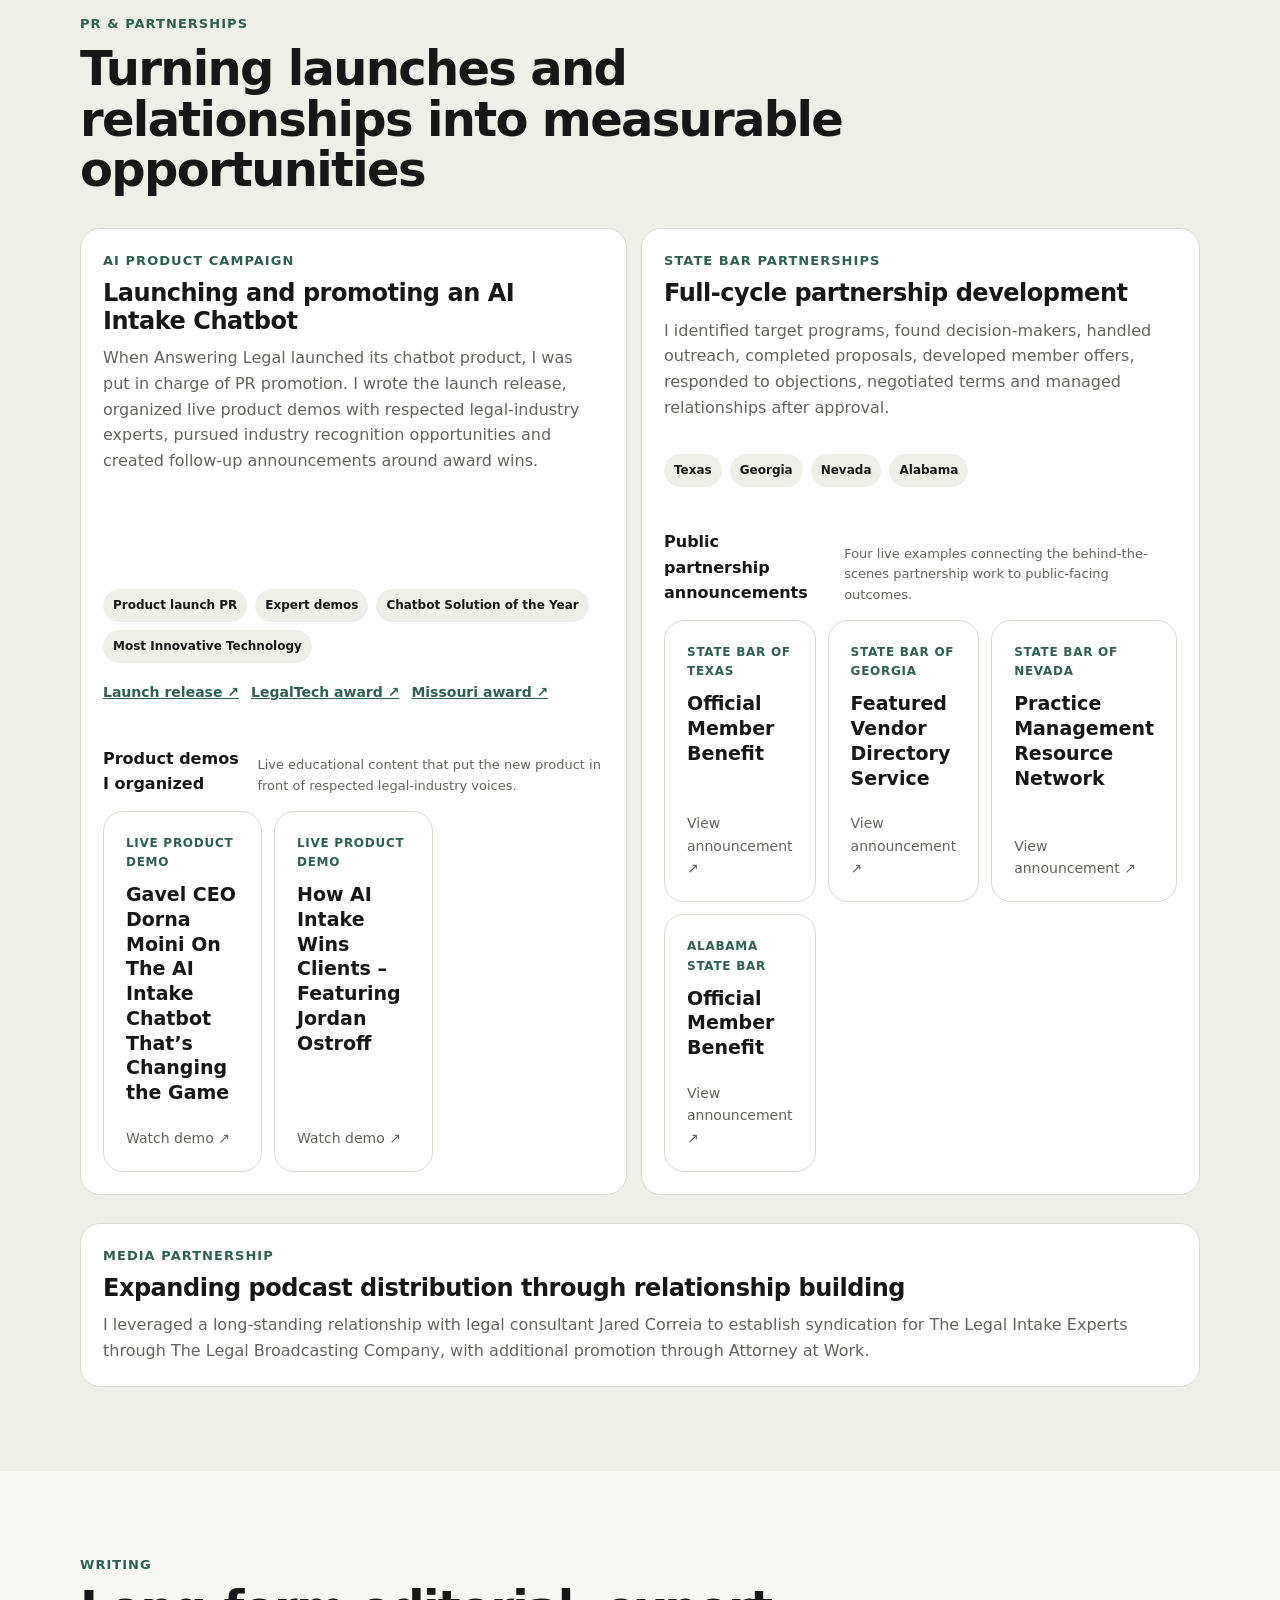
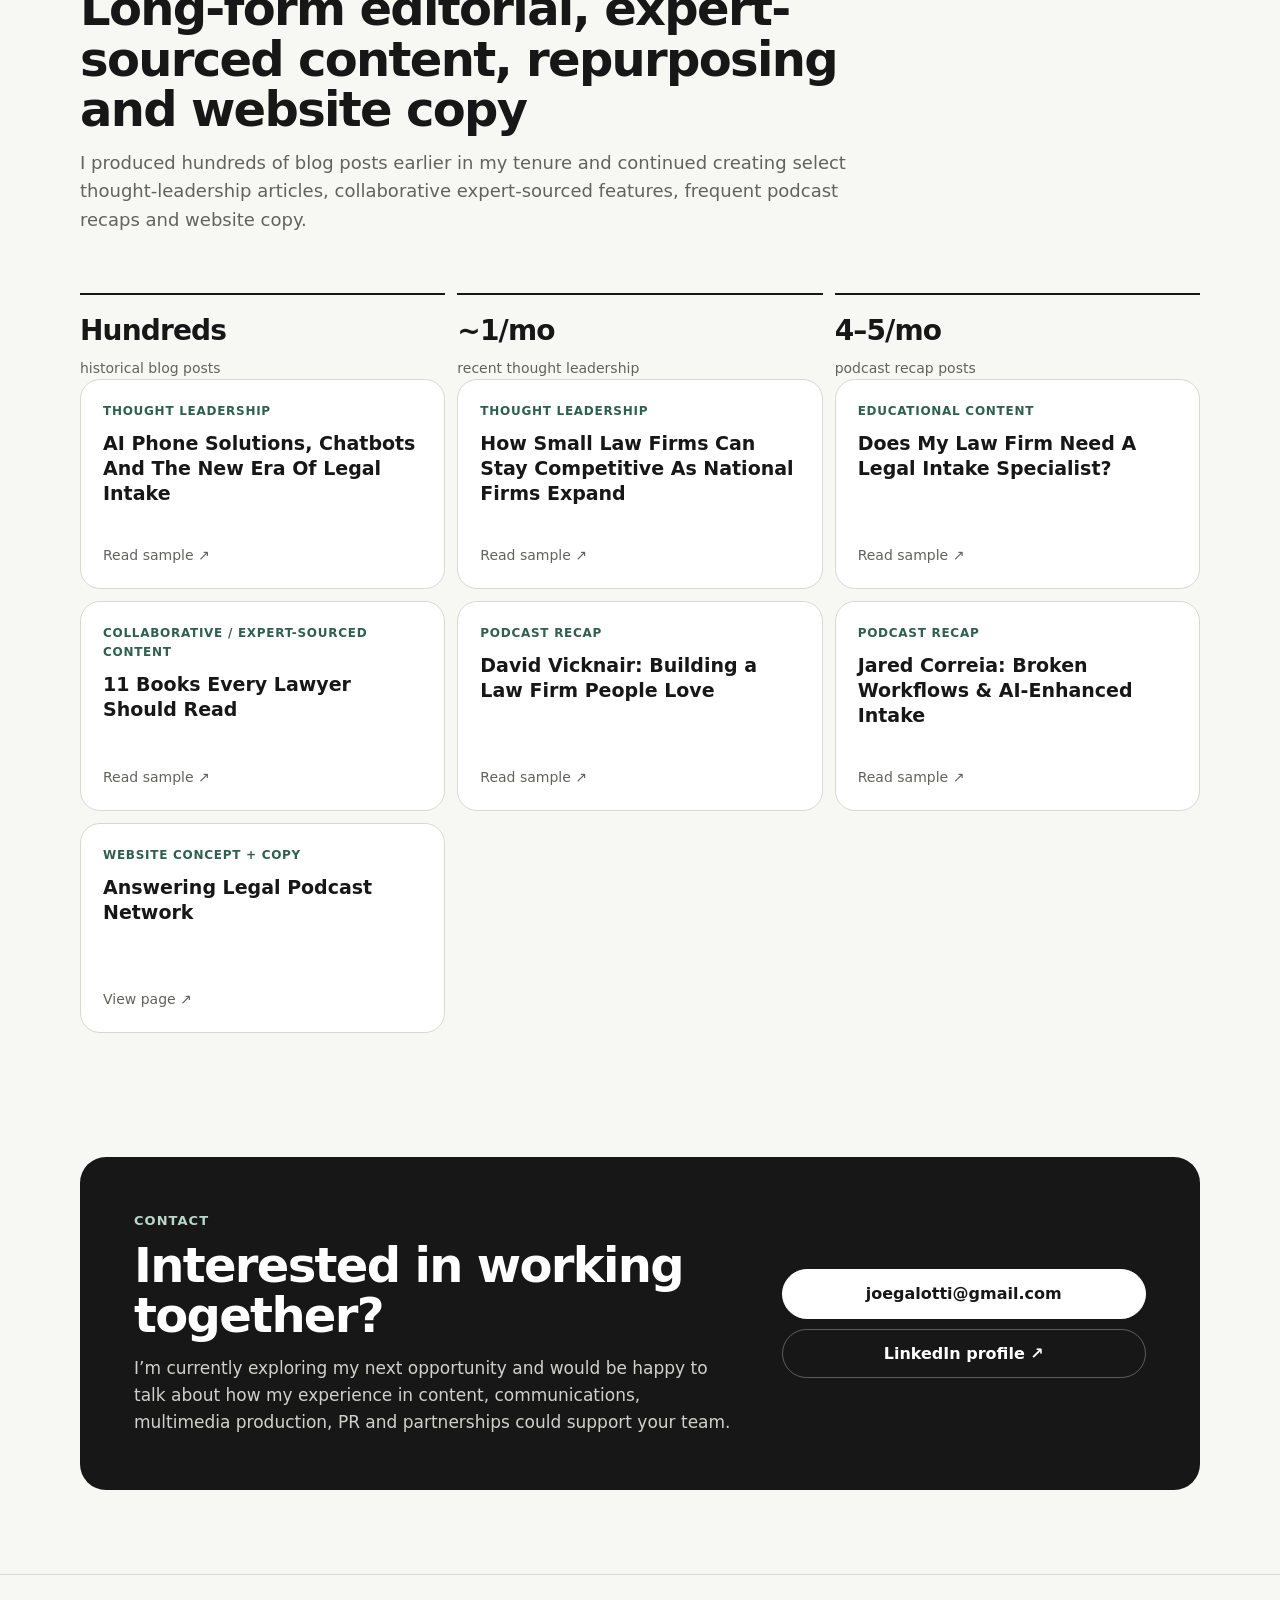
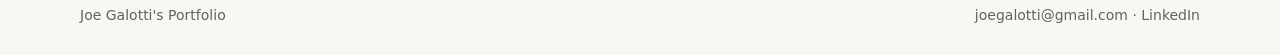
==== commit 49cff822: "Add files via upload" ====
--- a/index.html
+++ b/index.html
@@ -208,19 +208,20 @@
         <div class="section-heading"><p class="eyebrow">PR & Partnerships</p><h2>Turning launches and relationships into measurable opportunities</h2></div>
         <div class="case-grid">
           <article class="card feature-card"><p class="eyebrow">AI product campaign</p><h3>Launching and promoting an AI Intake Chatbot</h3><p>When Answering Legal launched its chatbot product, I was put in charge of PR promotion. I wrote the launch release, organized live product demos with respected legal-industry experts, pursued industry recognition opportunities and created follow-up announcements around award wins.</p><div class="tag-row"><span>Product launch PR</span><span>Expert demos</span><span>Chatbot Solution of the Year</span><span>Most Innovative Technology</span></div><div class="link-row"><a href="https://www.answeringlegal.com/blog/answering-legal-launches-free-intake-chatbot-to-help-law-firms" target="_blank" rel="noreferrer">Launch release ↗</a><a href="https://www.answeringlegal.com/blog/answering-legal-wins-chatbot-solution-of-the-year-at-the-2025-legaltech-breakthrough-awards" target="_blank" rel="noreferrer">LegalTech award ↗</a><a href="https://www.answeringlegal.com/blog/answering-legals-intake-chatbot-named-most-innovative-technology-by-missouri-lawyers-media" target="_blank" rel="noreferrer">Missouri award ↗</a></div><div class="gallery-heading"><strong>Product demos I organized</strong><span>Live educational content that put the new product in front of respected legal-industry voices.</span></div><div class="sample-grid chatbot-demos"><a class="sample card" target="_blank" rel="noreferrer" href="https://youtu.be/35AnM_xU4f8?si=bgF1chFHca8vjsUJ"><span>Live product demo</span><strong>Gavel CEO Dorna Moini On The AI Intake Chatbot That’s Changing the Game</strong><em>Watch demo ↗</em></a><a class="sample card" target="_blank" rel="noreferrer" href="https://youtu.be/Lv1ILBxaiY4?si=ftoEtMusnKGCh3Es"><span>Live product demo</span><strong>How AI Intake Wins Clients – Featuring Jordan Ostroff</strong><em>Watch demo ↗</em></a></div></article>
-          <article class="card feature-card"><p class="eyebrow">State bar partnerships</p><h3>Full-cycle partnership development</h3><p>I identified target programs, found decision-makers, handled outreach, completed proposals, developed member offers, responded to objections, negotiated terms and managed relationships after approval.</p><div class="tag-row"><span>Texas</span><span>Georgia</span><span>Nevada</span><span>Alabama</span></div></article>
+          <article class="card feature-card"><p class="eyebrow">State bar partnerships</p><h3>Full-cycle partnership development</h3><p>I identified target programs, found decision-makers, handled outreach, completed proposals, developed member offers, responded to objections, negotiated terms and managed relationships after approval.</p><div class="tag-row"><span>Texas</span><span>Georgia</span><span>Nevada</span><span>Alabama</span></div><div class="gallery-heading"><strong>Public partnership announcements</strong><span>Four live examples connecting the behind-the-scenes partnership work to public-facing outcomes.</span></div><div class="sample-grid bar-announcements"><a class="sample card" target="_blank" rel="noreferrer" href="https://www.answeringlegal.com/blog/answering-legal-becomes-official-member-benefit-for-the-state-bar-of-texas"><span>State Bar of Texas</span><strong>Official Member Benefit</strong><em>View announcement ↗</em></a><a class="sample card" target="_blank" rel="noreferrer" href="https://www.answeringlegal.com/blog/answering-legal-becomes-a-featured-service-in-the-state-bar-of-georgias-vendor-directory"><span>State Bar of Georgia</span><strong>Featured Vendor Directory Service</strong><em>View announcement ↗</em></a><a class="sample card" target="_blank" rel="noreferrer" href="https://www.answeringlegal.com/blog/answering-legal-joins-the-state-bar-of-nevadas-practice-management-resource-network"><span>State Bar of Nevada</span><strong>Practice Management Resource Network</strong><em>View announcement ↗</em></a><a class="sample card" target="_blank" rel="noreferrer" href="https://www.answeringlegal.com/blog/answering-legal-becomes-official-member-benefit-for-the-alabama-state-bar"><span>Alabama State Bar</span><strong>Official Member Benefit</strong><em>View announcement ↗</em></a></div></article>
         </div>
         <article class="mini-case card"><p class="eyebrow">Media partnership</p><h3>Expanding podcast distribution through relationship building</h3><p>I leveraged a long-standing relationship with legal consultant Jared Correia to establish syndication for The Legal Intake Experts through The Legal Broadcasting Company, with additional promotion through Attorney at Work.</p></article>
       </div>
     </section>
 
     <section id="writing" class="section wrap">
-      <div class="section-heading"><p class="eyebrow">Writing</p><h2>Long-form editorial, content repurposing and website copy</h2><p>I produced hundreds of blog posts earlier in my tenure and continued creating select thought-leadership articles, frequent podcast recaps and website copy.</p></div>
+      <div class="section-heading"><p class="eyebrow">Writing</p><h2>Long-form editorial, expert-sourced content, repurposing and website copy</h2><p>I produced hundreds of blog posts earlier in my tenure and continued creating select thought-leadership articles, collaborative expert-sourced features, frequent podcast recaps and website copy.</p></div>
       <div class="metrics three"><article><strong>Hundreds</strong><span>historical blog posts</span></article><article><strong>~1/mo</strong><span>recent thought leadership</span></article><article><strong>4–5/mo</strong><span>podcast recap posts</span></article></div>
       <div class="sample-grid">
         <a class="sample card" target="_blank" rel="noreferrer" href="https://www.answeringlegal.com/blog/ai-phone-solutions-chatbots-and-the-new-era-of-legal-intake"><span>Thought leadership</span><strong>AI Phone Solutions, Chatbots And The New Era Of Legal Intake</strong><em>Read sample ↗</em></a>
         <a class="sample card" target="_blank" rel="noreferrer" href="https://www.answeringlegal.com/blog/how-small-law-firms-can-stay-competitive-as-national-firms-expand"><span>Thought leadership</span><strong>How Small Law Firms Can Stay Competitive As National Firms Expand</strong><em>Read sample ↗</em></a>
         <a class="sample card" target="_blank" rel="noreferrer" href="https://www.answeringlegal.com/blog/does-my-law-firm-need-a-legal-intake-specialist"><span>Educational content</span><strong>Does My Law Firm Need A Legal Intake Specialist?</strong><em>Read sample ↗</em></a>
+        <a class="sample card" target="_blank" rel="noreferrer" href="https://www.answeringlegal.com/blog/11-books-every-lawyer-should-read"><span>Collaborative / expert-sourced content</span><strong>11 Books Every Lawyer Should Read</strong><em>Read sample ↗</em></a>
         <a class="sample card" target="_blank" rel="noreferrer" href="https://www.answeringlegal.com/blog/david-vicknair-on-building-a-law-firm-people-love-working-for-and-clients-love-reviewing"><span>Podcast recap</span><strong>David Vicknair: Building a Law Firm People Love</strong><em>Read sample ↗</em></a>
         <a class="sample card" target="_blank" rel="noreferrer" href="https://www.answeringlegal.com/blog/jared-correia-talks-broken-workflows-bad-business-decisions-and-ai-enhanced-intake-systems"><span>Podcast recap</span><strong>Jared Correia: Broken Workflows & AI-Enhanced Intake</strong><em>Read sample ↗</em></a>
         <a class="sample card" target="_blank" rel="noreferrer" href="https://www.answeringlegal.com/podcast"><span>Website concept + copy</span><strong>Answering Legal Podcast Network</strong><em>View page ↗</em></a>
